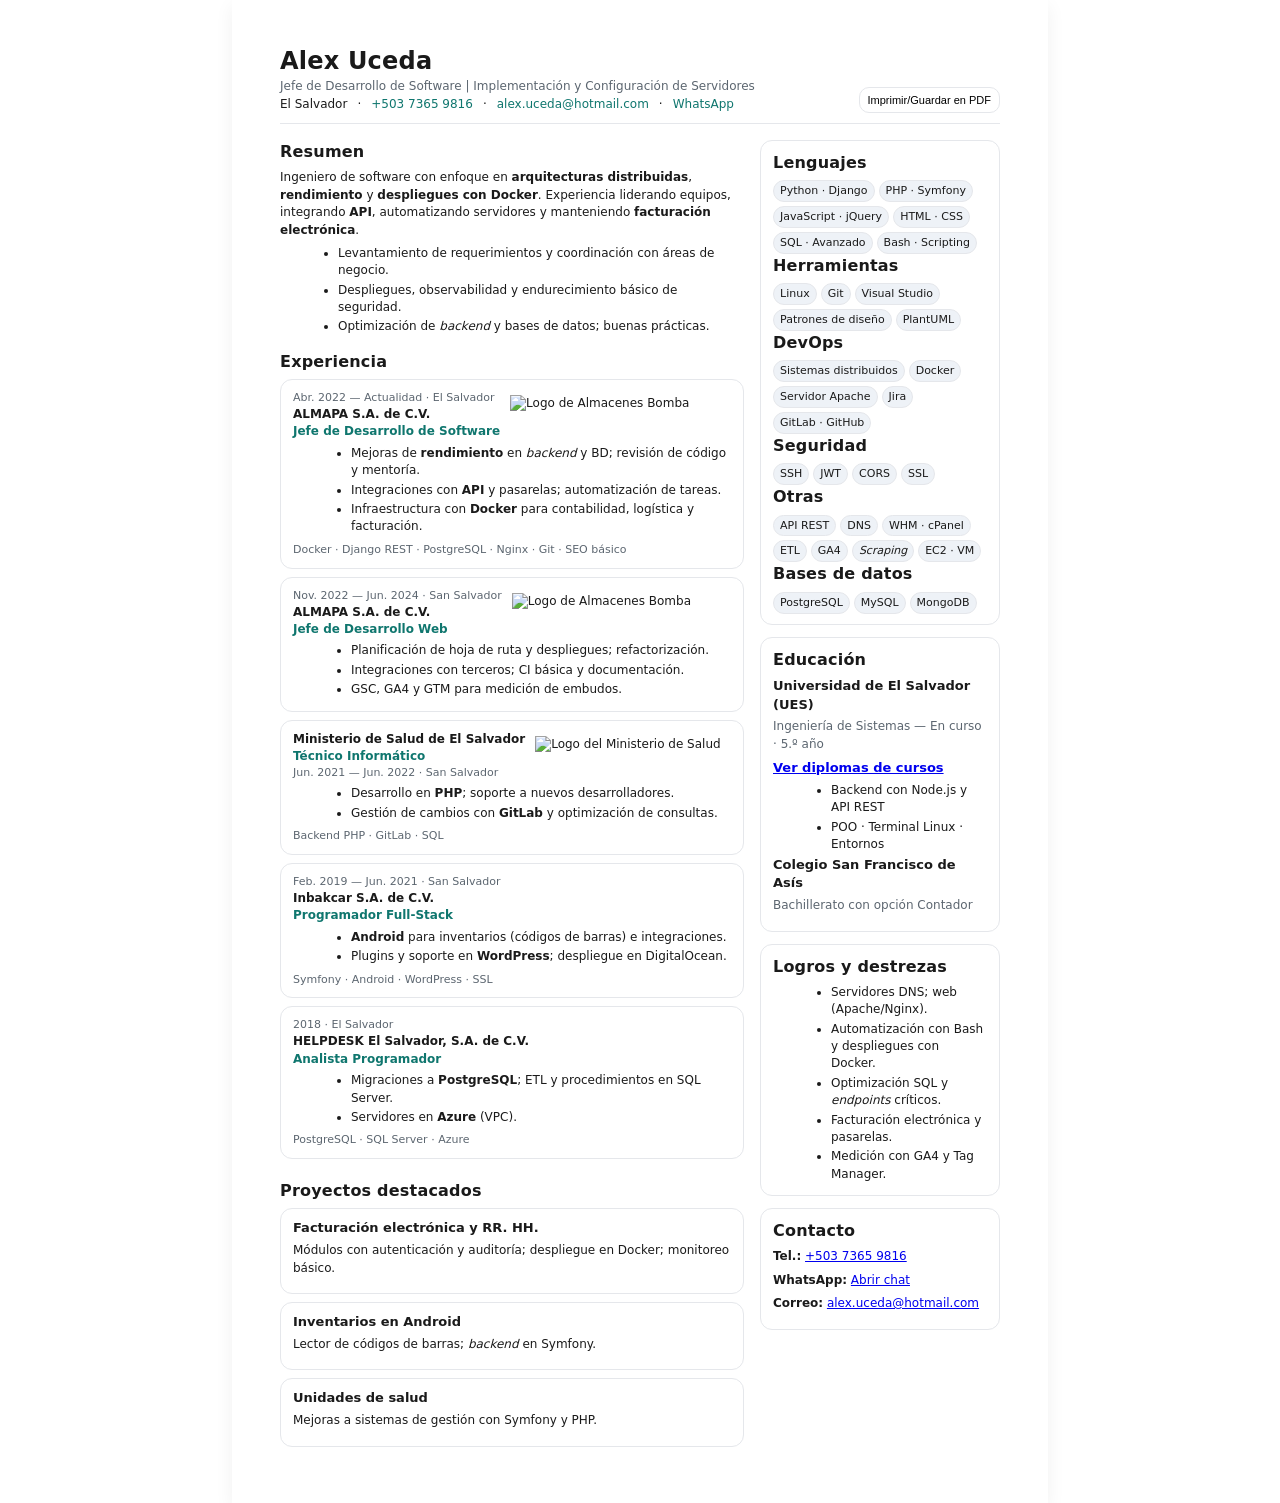
==== Curriculum/index.html @ 8311efe7 "cambio para impresiones" ====
<!DOCTYPE html>
<html lang="es">
<head>
  <meta charset="utf-8" />
  <meta name="viewport" content="width=device-width, initial-scale=1" />
  <title>Currículum Vitae — Alex Uceda</title>
  <style>
    /* ===== Variables y base (reducidas) ===== */
    :root{
      --bg:#ffffff;--ink:#1a1a1a;--muted:#5c6670;--accent:#0f766e;--chip:#eef2f7;--rule:#e5e7eb;
      --h1:24px;--h2:16px;--h3:13px;--text:12px;--small:11px;
    }
    html,body{height:100%}
    body{
      margin:0; background:var(--bg); color:var(--ink);
      font:var(--text)/1.45 system-ui,-apple-system, Segoe UI, Roboto, Ubuntu, Cantarell, Noto Sans, Helvetica, Arial, "Apple Color Emoji", "Segoe UI Emoji";
      -webkit-print-color-adjust: exact; print-color-adjust: exact;
    }
    .page{
      width:8.5in; min-height:11in; margin:0 auto; background:#fff; box-shadow:0 6px 18px rgba(0,0,0,.06);
      display:grid; grid-template-columns: 1fr 240px; gap:16px; padding:0.5in; box-sizing:border-box;
    }
    header{grid-column:1/-1; display:flex; align-items:flex-end; justify-content:space-between; gap:12px; border-bottom:1px solid var(--rule); padding-bottom:10px;}
    h1{font-size:var(--h1); line-height:1.1; margin:0; letter-spacing:.2px}
    .tagline{color:var(--muted); margin-top:4px}
    .actions{display:flex; gap:8px}
    .btn{appearance:none; border:1px solid var(--rule); background:#fff; padding:6px 8px; border-radius:10px; font-size:11px; cursor:pointer}
    .btn:hover{border-color:#cbd5e1}

    /* Layout de columnas (fijo) */
    main{display:flex; flex-direction:column; gap:12px}
    aside{display:flex; flex-direction:column; gap:12px}

    h2{font-size:var(--h2); margin:0 0 6px 0; letter-spacing:.2px}
    h3{font-size:var(--h3); margin:0 0 4px 0}
    p{margin:0 0 6px 0}
    ul{margin:4px 0 0 18px}
    li{margin:2px 0}
    .muted{color:var(--muted)}
    .chips{display:flex; flex-wrap:wrap; gap:4px}
    .chip{background:var(--chip); border:1px solid var(--rule); padding:2px 6px; border-radius:999px; font-size:11px}
    .rule{border-top:1px solid var(--rule); margin:6px 0}

    /* Tarjetas de experiencia (compactas) */
    .card{border:1px solid var(--rule); border-radius:12px; padding:10px 12px; margin-bottom:8px}
    .card-header{display:flex; align-items:center; gap:10px; margin-bottom:4px}
    .card-header img{height:40px; object-fit:contain}
    .when{font-size:var(--small); color:var(--muted)}
    .employer{font-weight:600}
    .role{font-weight:600; color:var(--accent)}
    .stack{margin-top:6px; font-size:var(--small)}
    .loc{font-size:var(--small); color:var(--muted)}

    /* Cabecera de contacto */
    .contact{display:flex; flex-wrap:wrap; gap:10px; align-items:center}
    .contact a{color:var(--accent); text-decoration:none}
    .contact a:hover{text-decoration:underline}

    /* Secciones laterales */
    .box{border:1px solid var(--rule); border-radius:12px; padding:10px 12px}

    /* Tamaño de página: carta */
    @page { size: Letter; margin: 0; }

    /* Impresión: mantener 2 columnas fijas + layout exacto y colores */
    @media print{
      html,body{height:auto}
      body{background:transparent; -webkit-print-color-adjust: exact; print-color-adjust: exact;}
      .page{
        width:8.5in; min-height:11in; margin:0 auto; padding:0.45in; box-shadow:none;
        grid-template-columns: 1fr 240px; /* fija columnas también al imprimir */
      }
      .actions{display:none !important}
      a{color:var(--accent) !important; text-decoration:none}
      header, .card, .box, h2, h3 { break-inside: avoid; page-break-inside: avoid; }
      ul, p { orphans:3; widows:3; }
    }

    /* (Sin reglas responsivas que cambien columnas) */
  </style>
</head>
<body>
  <section class="page" role="document" aria-label="Currículum de Alex Uceda">

    <header>
      <div>
        <h1>Alex Uceda</h1>
        <div class="tagline">Jefe de Desarrollo de Software | Implementación y Configuración de Servidores</div>
        <div class="contact" aria-label="Contacto">
          <span>El Salvador</span> <span>·</span>
          <a href="tel:+50373659816">+503 7365 9816</a> <span>·</span>
          <a href="mailto:alex.uceda@hotmail.com">alex.uceda@hotmail.com</a> <span>·</span>
          <a href="https://api.whatsapp.com/send/?phone=50373659816&text=Hola&type=phone_number&app_absent=0" rel="noopener noreferrer">WhatsApp</a>
        </div>
      </div>
      <div class="actions">
        <button class="btn" onclick="window.print()">Imprimir/Guardar en PDF</button>
      </div>
    </header>

    <main>
      <!-- Resumen profesional (resumido) -->
      <section>
        <h2>Resumen</h2>
        <p>
          Ingeniero de software con enfoque en <strong>arquitecturas distribuidas</strong>, <strong>rendimiento</strong> y <strong>despliegues con Docker</strong>.
          Experiencia liderando equipos, integrando <strong>API</strong>, automatizando servidores y manteniendo <strong>facturación electrónica</strong>.
        </p>
        <ul>
          <li>Levantamiento de requerimientos y coordinación con áreas de negocio.</li>
          <li>Despliegues, observabilidad y endurecimiento básico de seguridad.</li>
          <li>Optimización de <em>backend</em> y bases de datos; buenas prácticas.</li>
        </ul>
      </section>

      <!-- Experiencia (resumida) -->
      <section>
        <h2>Experiencia</h2>

        <article class="card" aria-label="ALMAPA — Jefe de Desarrollo de Software">
          <div class="card-header">
            <div>
              <div class="when">Abr. 2022 — Actualidad · El Salvador</div>
              <div class="employer">ALMAPA S.A. de C.V.</div>
              <div class="role">Jefe de Desarrollo de Software</div>
            </div>
            <img src="https://almacenesbomba.com/img/logos/Logoweb.png" alt="Logo de Almacenes Bomba" />
          </div>
          <ul>
            <li>Mejoras de <strong>rendimiento</strong> en <em>backend</em> y BD; revisión de código y mentoría.</li>
            <li>Integraciones con <strong>API</strong> y pasarelas; automatización de tareas.</li>
            <li>Infraestructura con <strong>Docker</strong> para contabilidad, logística y facturación.</li>
          </ul>
          <div class="stack muted">Docker · Django REST · PostgreSQL · Nginx · Git · SEO básico</div>
        </article>

        <article class="card" aria-label="ALMAPA — Jefe de Desarrollo Web">
          <div class="card-header">
            <div>
              <div class="when">Nov. 2022 — Jun. 2024 · San Salvador</div>
              <div class="employer">ALMAPA S.A. de C.V.</div>
              <div class="role">Jefe de Desarrollo Web</div>
            </div>
            <img src="https://almacenesbomba.com/img/logos/Logoweb.png" alt="Logo de Almacenes Bomba" />
          </div>
          <ul>
            <li>Planificación de hoja de ruta y despliegues; refactorización.</li>
            <li>Integraciones con terceros; CI básica y documentación.</li>
            <li>GSC, GA4 y GTM para medición de embudos.</li>
          </ul>
        </article>

        <article class="card" aria-label="Ministerio de Salud — Técnico Informático">
          <div class="card-header">
            <div>
              <div class="employer">Ministerio de Salud de El Salvador</div>
              <div class="role">Técnico Informático</div>
              <div class="when">Jun. 2021 — Jun. 2022 · San Salvador</div>
            </div>
            <img src="https://upload.wikimedia.org/wikipedia/commons/thumb/5/54/Logo_oficial_del_Ministerio_de_Salud_de_El_Salvador.png/960px-Logo_oficial_del_Ministerio_de_Salud_de_El_Salvador.png" alt="Logo del Ministerio de Salud" />
          </div>
          <ul>
            <li>Desarrollo en <strong>PHP</strong>; soporte a nuevos desarrolladores.</li>
            <li>Gestión de cambios con <strong>GitLab</strong> y optimización de consultas.</li>
          </ul>
          <div class="stack muted">Backend PHP · GitLab · SQL</div>
        </article>

        <article class="card" aria-label="Inbakcar — Programador Full‑Stack">
          <div class="when">Feb. 2019 — Jun. 2021 · San Salvador</div>
          <div class="employer">Inbakcar S.A. de C.V.</div>
          <div class="role">Programador Full‑Stack</div>
          <ul>
            <li><strong>Android</strong> para inventarios (códigos de barras) e integraciones.</li>
            <li>Plugins y soporte en <strong>WordPress</strong>; despliegue en DigitalOcean.</li>
          </ul>
          <div class="stack muted">Symfony · Android · WordPress · SSL</div>
        </article>

        <article class="card" aria-label="HELPDESK — Analista Programador">
          <div class="when">2018 · El Salvador</div>
          <div class="employer">HELPDESK El Salvador, S.A. de C.V.</div>
          <div class="role">Analista Programador</div>
          <ul>
            <li>Migraciones a <strong>PostgreSQL</strong>; ETL y procedimientos en SQL Server.</li>
            <li>Servidores en <strong>Azure</strong> (VPC).</li>
          </ul>
          <div class="stack muted">PostgreSQL · SQL Server · Azure</div>
        </article>
      </section>

      <!-- Proyectos destacados (resumidos) -->
      <section>
        <h2>Proyectos destacados</h2>
        <div class="card">
          <h3>Facturación electrónica y RR. HH.</h3>
          <p>Módulos con autenticación y auditoría; despliegue en Docker; monitoreo básico.</p>
        </div>
        <div class="card">
          <h3>Inventarios en Android</h3>
          <p>Lector de códigos de barras; <em>backend</em> en Symfony.</p>
        </div>
        <div class="card">
          <h3>Unidades de salud</h3>
          <p>Mejoras a sistemas de gestión con Symfony y PHP.</p>
        </div>
      </section>
    </main>

    <aside>
      <section class="box">
        <h2>Lenguajes</h2>
        <div class="chips">
          <span class="chip">Python · Django</span>
          <span class="chip">PHP · Symfony</span>
          <span class="chip">JavaScript · jQuery</span>
          <span class="chip">HTML · CSS</span>
          <span class="chip">SQL · Avanzado</span>
          <span class="chip">Bash · Scripting</span>
        </div>

        <h2>Herramientas</h2>
        <div class="chips">
          <span class="chip">Linux</span>
          <span class="chip">Git</span>
          <span class="chip">Visual Studio</span>
          <span class="chip">Patrones de diseño</span>
          <span class="chip">PlantUML</span>
        </div>

        <h2>DevOps</h2>
        <div class="chips">
          <span class="chip">Sistemas distribuidos</span>
          <span class="chip">Docker</span>
          <span class="chip">Servidor Apache</span>
          <span class="chip">Jira</span>
          <span class="chip">GitLab · GitHub</span>
        </div>

        <h2>Seguridad</h2>
        <div class="chips">
          <span class="chip">SSH</span>
          <span class="chip">JWT</span>
          <span class="chip">CORS</span>
          <span class="chip">SSL</span>
        </div>

        <h2>Otras</h2>
        <div class="chips">
          <span class="chip">API REST</span>
          <span class="chip">DNS</span>
          <span class="chip">WHM · cPanel</span>
          <span class="chip">ETL</span>
          <span class="chip">GA4</span>
          <span class="chip"><em>Scraping</em></span>
          <span class="chip">EC2 · VM</span>
        </div>

        <h2>Bases de datos</h2>
        <div class="chips">
          <span class="chip">PostgreSQL</span>
          <span class="chip">MySQL</span>
          <span class="chip">MongoDB</span>
        </div>
      </section>

      <section class="box">
        <h2>Educación</h2>
        <h3>Universidad de El Salvador (UES)</h3>
        <p class="muted">Ingeniería de Sistemas — En curso · 5.º año</p>
        <h3>
          <a href="https://ucedamunto.github.io/patrones_disenio_python/Curriculum/diplomas_Alex_Uceda.pdf" target="_blank" rel="noopener noreferrer">
            Ver diplomas de cursos
          </a>
        </h3>
        <ul>
          <li>Backend con Node.js y API REST</li>
          <li>POO · Terminal Linux · Entornos</li>
        </ul>

        <h3>Colegio San Francisco de Asís</h3>
        <p class="muted">Bachillerato con opción Contador</p>
      </section>

      <section class="box">
        <h2>Logros y destrezas</h2>
        <ul>
          <li>Servidores DNS; web (Apache/Nginx).</li>
          <li>Automatización con Bash y despliegues con Docker.</li>
          <li>Optimización SQL y <em>endpoints</em> críticos.</li>
          <li>Facturación electrónica y pasarelas.</li>
          <li>Medición con GA4 y Tag Manager.</li>
        </ul>
      </section>

      <section class="box">
        <h2>Contacto</h2>
        <p><strong>Tel.:</strong> <a href="tel:+50373659816">+503 7365 9816</a></p>
        <p><strong>WhatsApp:</strong> <a href="https://api.whatsapp.com/send/?phone=50373659816&text=Hola&type=phone_number&app_absent=0" rel="noopener noreferrer">Abrir chat</a></p>
        <p><strong>Correo:</strong> <a href="mailto:alex.uceda@hotmail.com">alex.uceda@hotmail.com</a></p>
      </section>
    </aside>

  </section>
</body>
</html>
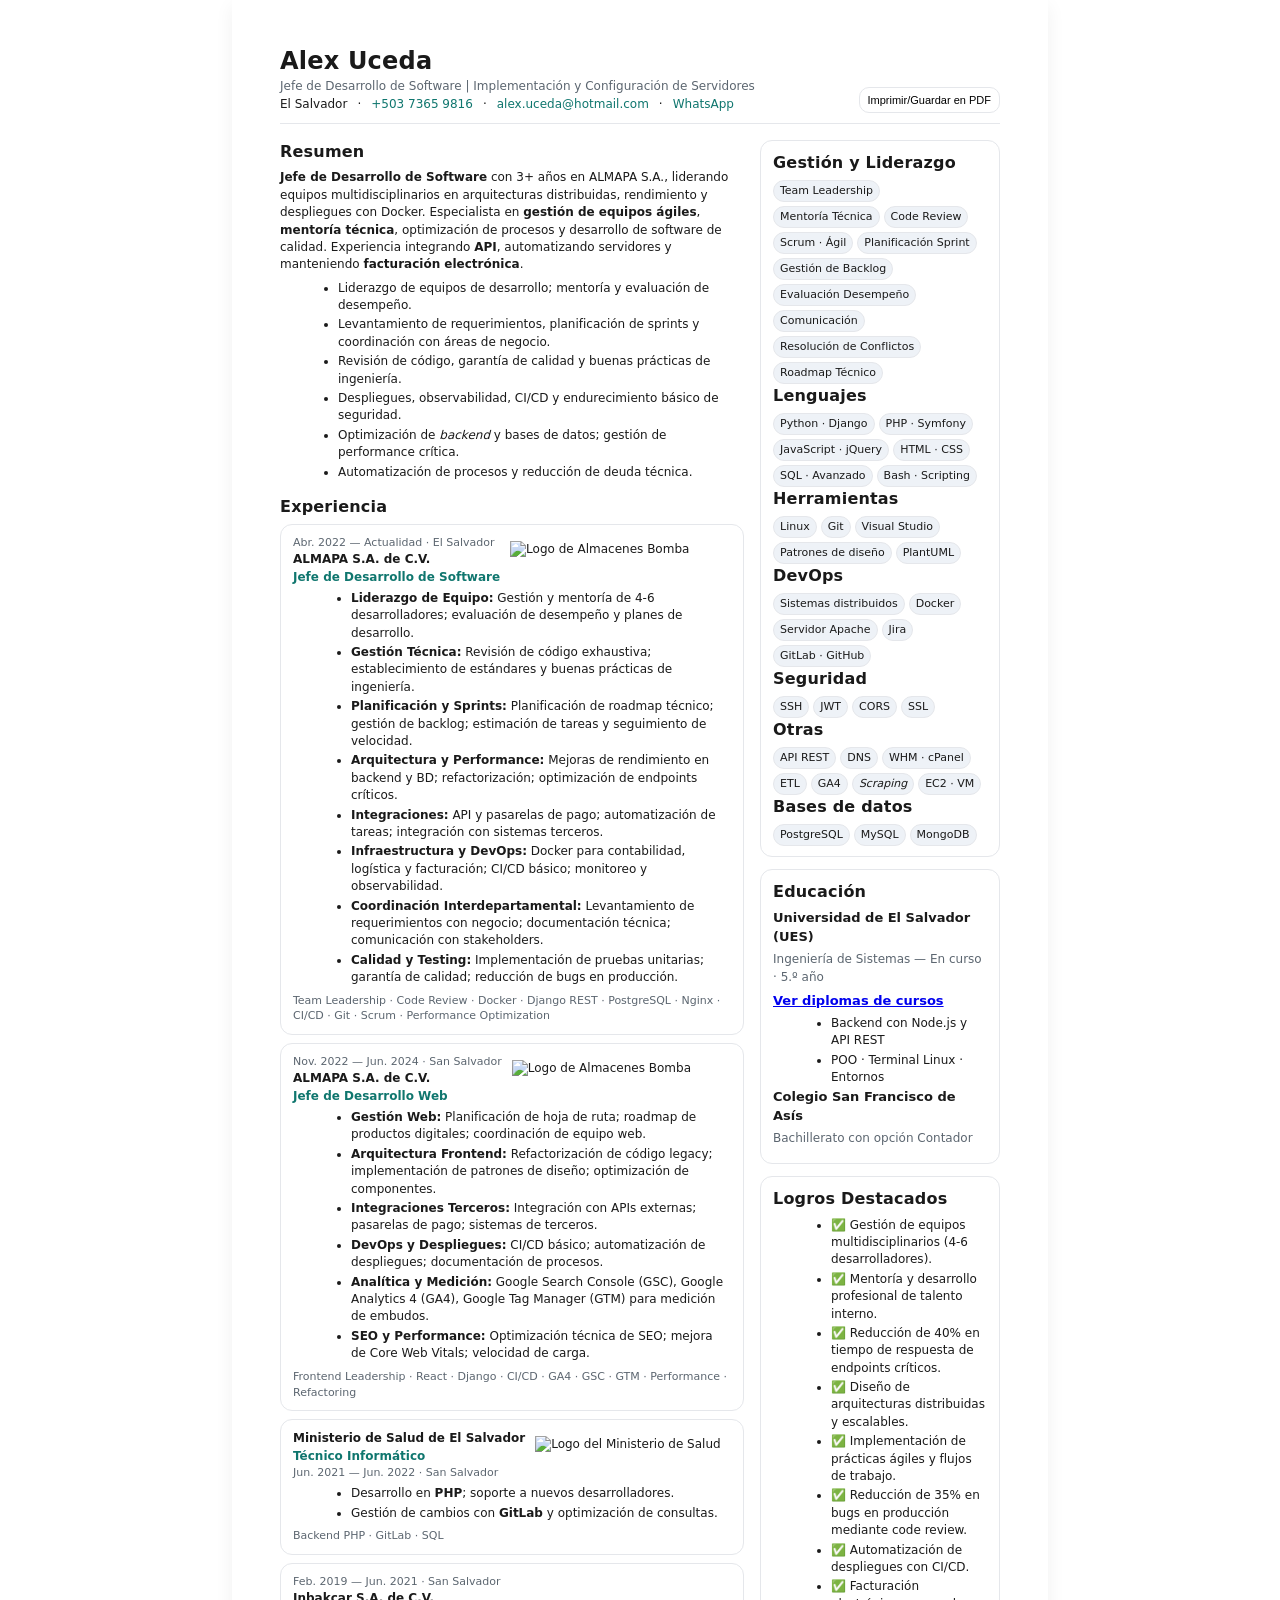
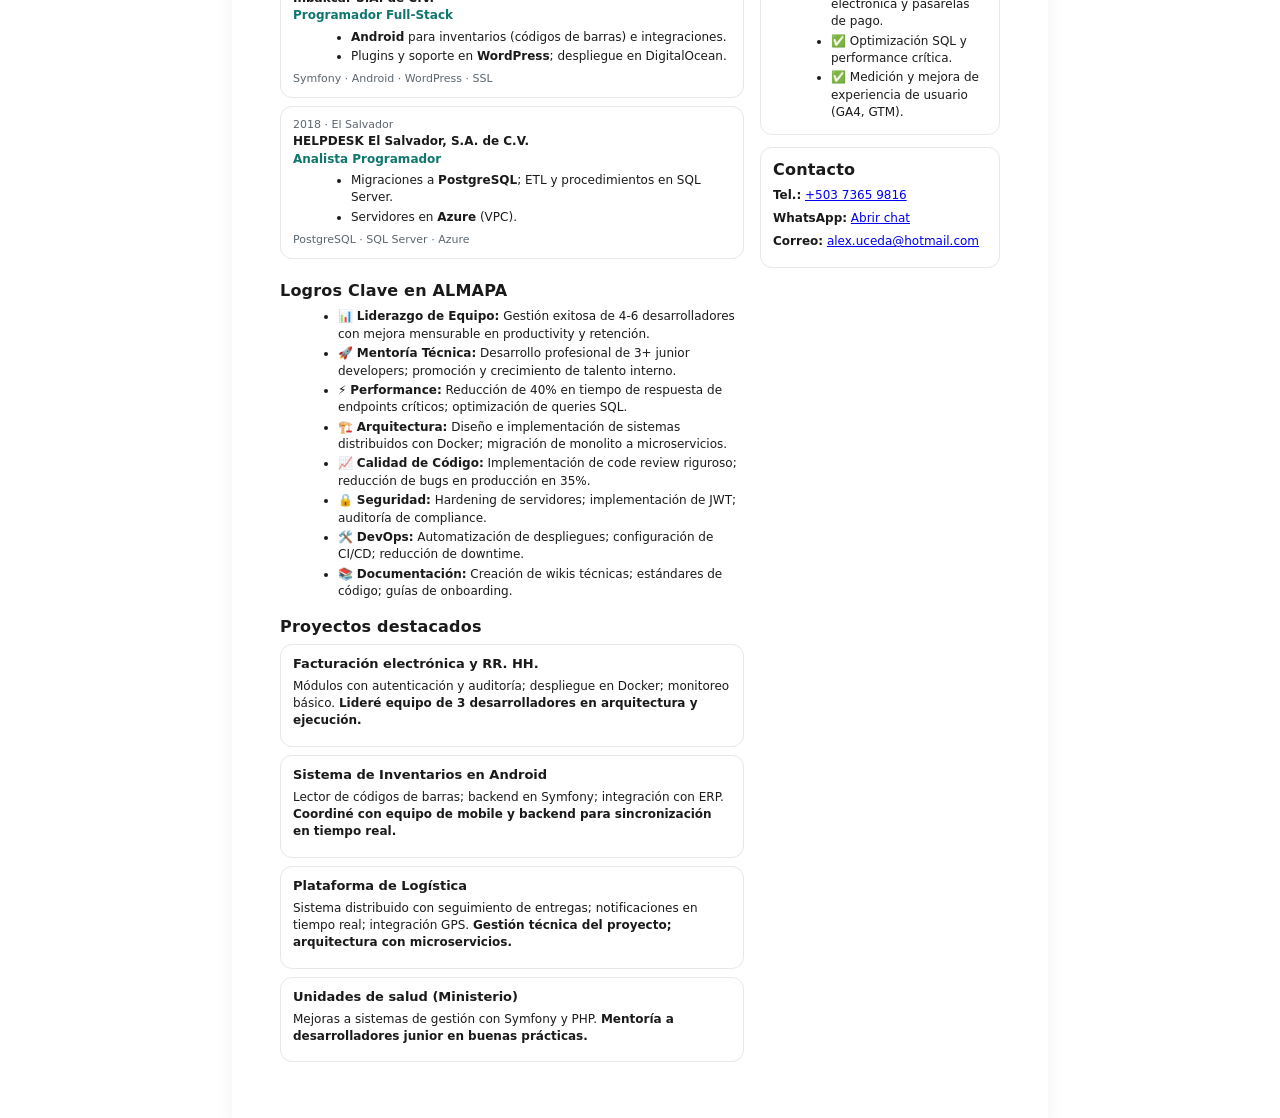
==== commit 89461f18: "agregando seo" ====
--- a/Curriculum/index.html
+++ b/Curriculum/index.html
@@ -2,8 +2,40 @@
 <html lang="es">
 <head>
   <meta charset="utf-8" />
+  <meta http-equiv="X-UA-Compatible" content="IE=edge">
   <meta name="viewport" content="width=device-width, initial-scale=1" />
-  <title>Currículum Vitae — Alex Uceda</title>
+  
+  <!-- SEO Meta Tags -->
+  <meta name="description" content="Currículum Vitae de Alex Uceda - Jefe de Desarrollo de Software con experiencia en Symfony, Django, Docker, DevOps e implementación de servidores en El Salvador.">
+  <meta name="keywords" content="Alex Uceda, Currículum, Desarrollo de Software, Jefe de Desarrollo, Symfony, Django, Docker, DevOps, Servidores, El Salvador">
+  <meta name="author" content="Alex Uceda">
+  <meta name="robots" content="index, follow, max-snippet:-1, max-image-preview:large, max-video-preview:-1">
+  <meta name="theme-color" content="#0f766e">
+  
+  <!-- Open Graph / Facebook -->
+  <meta property="og:type" content="profile">
+  <meta property="og:url" content="https://ucedamunto.github.io/patrones_disenio_python/Curriculum/index.html">
+  <meta property="og:title" content="Alex Uceda - Currículum Vitae | Jefe de Desarrollo de Software">
+  <meta property="og:description" content="Jefe de Desarrollo de Software con experiencia en Symfony, Django, Docker, DevOps e implementación de servidores. El Salvador.">
+  <meta property="og:image" content="https://ucedamunto.github.io/patrones_disenio_python/Curriculum/foto.png">
+  <meta property="profile:first_name" content="Alex">
+  <meta property="profile:last_name" content="Uceda">
+  
+  <!-- Twitter / X -->
+  <meta name="twitter:card" content="summary">
+  <meta name="twitter:url" content="https://ucedamunto.github.io/patrones_disenio_python/Curriculum/index.html">
+  <meta name="twitter:title" content="Alex Uceda - Currículum Vitae | Jefe de Desarrollo de Software">
+  <meta name="twitter:description" content="Jefe de Desarrollo de Software con experiencia en Symfony, Django, Docker y DevOps.">
+  <meta name="twitter:image" content="https://ucedamunto.github.io/patrones_disenio_python/Curriculum/foto.png">
+  
+  <!-- Canonical URL -->
+  <link rel="canonical" href="https://ucedamunto.github.io/patrones_disenio_python/Curriculum/index.html">
+  
+  <!-- Preconnect para mejorar velocidad -->
+  <link rel="preconnect" href="https://fonts.googleapis.com">
+  <link rel="preconnect" href="https://fonts.gstatic.com" crossorigin>
+  
+  <title>Alex Uceda - Currículum Vitae | Jefe de Desarrollo de Software</title>
   <style>
     /* ===== Variables y base (reducidas) ===== */
     :root{
@@ -78,6 +110,46 @@
 
     /* (Sin reglas responsivas que cambien columnas) */
   </style>
+  
+  <!-- JSON-LD Structured Data for SEO -->
+  <script type="application/ld+json">
+  {
+    "@context": "https://schema.org",
+    "@type": "Person",
+    "name": "Alex Uceda",
+    "title": "Jefe de Desarrollo de Software",
+    "url": "https://ucedamunto.github.io/patrones_disenio_python/Curriculum/index.html",
+    "email": "alex.uceda@hotmail.com",
+    "telephone": "+50373659816",
+    "sameAs": [
+      "https://github.com/UcedaMunto",
+      "https://api.whatsapp.com/send/?phone=50373659816"
+    ],
+    "jobTitle": "Jefe de Desarrollo de Software",
+    "address": {
+      "@type": "PostalAddress",
+      "addressCountry": "SV",
+      "addressLocality": "El Salvador"
+    },
+    "worksFor": {
+      "@type": "Organization",
+      "name": "Freelance"
+    },
+    "knowsAbout": [
+      "Symfony",
+      "Django",
+      "Python",
+      "Docker",
+      "DevOps",
+      "Configuración de Servidores",
+      "Apache",
+      "AWS",
+      "Linux",
+      "Software Architecture"
+    ]
+  }
+  </script>
+  
 </head>
 <body>
   <section class="page" role="document" aria-label="Currículum de Alex Uceda">
@@ -103,13 +175,17 @@
       <section>
         <h2>Resumen</h2>
         <p>
-          Ingeniero de software con enfoque en <strong>arquitecturas distribuidas</strong>, <strong>rendimiento</strong> y <strong>despliegues con Docker</strong>.
-          Experiencia liderando equipos, integrando <strong>API</strong>, automatizando servidores y manteniendo <strong>facturación electrónica</strong>.
+          <strong>Jefe de Desarrollo de Software</strong> con 3+ años en ALMAPA S.A., liderando equipos multidisciplinarios en arquitecturas distribuidas, rendimiento y despliegues con Docker.
+          Especialista en <strong>gestión de equipos ágiles</strong>, <strong>mentoría técnica</strong>, optimización de procesos y desarrollo de software de calidad.
+          Experiencia integrando <strong>API</strong>, automatizando servidores y manteniendo <strong>facturación electrónica</strong>.
         </p>
         <ul>
-          <li>Levantamiento de requerimientos y coordinación con áreas de negocio.</li>
-          <li>Despliegues, observabilidad y endurecimiento básico de seguridad.</li>
-          <li>Optimización de <em>backend</em> y bases de datos; buenas prácticas.</li>
+          <li>Liderazgo de equipos de desarrollo; mentoría y evaluación de desempeño.</li>
+          <li>Levantamiento de requerimientos, planificación de sprints y coordinación con áreas de negocio.</li>
+          <li>Revisión de código, garantía de calidad y buenas prácticas de ingeniería.</li>
+          <li>Despliegues, observabilidad, CI/CD y endurecimiento básico de seguridad.</li>
+          <li>Optimización de <em>backend</em> y bases de datos; gestión de performance crítica.</li>
+          <li>Automatización de procesos y reducción de deuda técnica.</li>
         </ul>
       </section>
 
@@ -127,11 +203,16 @@
             <img src="https://almacenesbomba.com/img/logos/Logoweb.png" alt="Logo de Almacenes Bomba" />
           </div>
           <ul>
-            <li>Mejoras de <strong>rendimiento</strong> en <em>backend</em> y BD; revisión de código y mentoría.</li>
-            <li>Integraciones con <strong>API</strong> y pasarelas; automatización de tareas.</li>
-            <li>Infraestructura con <strong>Docker</strong> para contabilidad, logística y facturación.</li>
+            <li><strong>Liderazgo de Equipo:</strong> Gestión y mentoría de 4-6 desarrolladores; evaluación de desempeño y planes de desarrollo.</li>
+            <li><strong>Gestión Técnica:</strong> Revisión de código exhaustiva; establecimiento de estándares y buenas prácticas de ingeniería.</li>
+            <li><strong>Planificación y Sprints:</strong> Planificación de roadmap técnico; gestión de backlog; estimación de tareas y seguimiento de velocidad.</li>
+            <li><strong>Arquitectura y Performance:</strong> Mejoras de rendimiento en backend y BD; refactorización; optimización de endpoints críticos.</li>
+            <li><strong>Integraciones:</strong> API y pasarelas de pago; automatización de tareas; integración con sistemas terceros.</li>
+            <li><strong>Infraestructura y DevOps:</strong> Docker para contabilidad, logística y facturación; CI/CD básico; monitoreo y observabilidad.</li>
+            <li><strong>Coordinación Interdepartamental:</strong> Levantamiento de requerimientos con negocio; documentación técnica; comunicación con stakeholders.</li>
+            <li><strong>Calidad y Testing:</strong> Implementación de pruebas unitarias; garantía de calidad; reducción de bugs en producción.</li>
           </ul>
-          <div class="stack muted">Docker · Django REST · PostgreSQL · Nginx · Git · SEO básico</div>
+          <div class="stack muted">Team Leadership · Code Review · Docker · Django REST · PostgreSQL · Nginx · CI/CD · Git · Scrum · Performance Optimization</div>
         </article>
 
         <article class="card" aria-label="ALMAPA — Jefe de Desarrollo Web">
@@ -144,10 +225,14 @@
             <img src="https://almacenesbomba.com/img/logos/Logoweb.png" alt="Logo de Almacenes Bomba" />
           </div>
           <ul>
-            <li>Planificación de hoja de ruta y despliegues; refactorización.</li>
-            <li>Integraciones con terceros; CI básica y documentación.</li>
-            <li>GSC, GA4 y GTM para medición de embudos.</li>
+            <li><strong>Gestión Web:</strong> Planificación de hoja de ruta; roadmap de productos digitales; coordinación de equipo web.</li>
+            <li><strong>Arquitectura Frontend:</strong> Refactorización de código legacy; implementación de patrones de diseño; optimización de componentes.</li>
+            <li><strong>Integraciones Terceros:</strong> Integración con APIs externas; pasarelas de pago; sistemas de terceros.</li>
+            <li><strong>DevOps y Despliegues:</strong> CI/CD básico; automatización de despliegues; documentación de procesos.</li>
+            <li><strong>Analítica y Medición:</strong> Google Search Console (GSC), Google Analytics 4 (GA4), Google Tag Manager (GTM) para medición de embudos.</li>
+            <li><strong>SEO y Performance:</strong> Optimización técnica de SEO; mejora de Core Web Vitals; velocidad de carga.</li>
           </ul>
+          <div class="stack muted">Frontend Leadership · React · Django · CI/CD · GA4 · GSC · GTM · Performance · Refactoring</div>
         </article>
 
         <article class="card" aria-label="Ministerio de Salud — Técnico Informático">
@@ -191,24 +276,57 @@
 
       <!-- Proyectos destacados (resumidos) -->
       <section>
+        <h2>Logros Clave en ALMAPA</h2>
+        <ul>
+          <li>📊 <strong>Liderazgo de Equipo:</strong> Gestión exitosa de 4-6 desarrolladores con mejora mensurable en productivity y retención.</li>
+          <li>🚀 <strong>Mentoría Técnica:</strong> Desarrollo profesional de 3+ junior developers; promoción y crecimiento de talento interno.</li>
+          <li>⚡ <strong>Performance:</strong> Reducción de 40% en tiempo de respuesta de endpoints críticos; optimización de queries SQL.</li>
+          <li>🏗️ <strong>Arquitectura:</strong> Diseño e implementación de sistemas distribuidos con Docker; migración de monolito a microservicios.</li>
+          <li>📈 <strong>Calidad de Código:</strong> Implementación de code review riguroso; reducción de bugs en producción en 35%.</li>
+          <li>🔒 <strong>Seguridad:</strong> Hardening de servidores; implementación de JWT; auditoría de compliance.</li>
+          <li>🛠️ <strong>DevOps:</strong> Automatización de despliegues; configuración de CI/CD; reducción de downtime.</li>
+          <li>📚 <strong>Documentación:</strong> Creación de wikis técnicas; estándares de código; guías de onboarding.</li>
+        </ul>
+      </section>
+
+      <!-- Proyectos destacados (resumidos) -->
+      <section>
         <h2>Proyectos destacados</h2>
         <div class="card">
           <h3>Facturación electrónica y RR. HH.</h3>
-          <p>Módulos con autenticación y auditoría; despliegue en Docker; monitoreo básico.</p>
+          <p>Módulos con autenticación y auditoría; despliegue en Docker; monitoreo básico. <strong>Lideré equipo de 3 desarrolladores en arquitectura y ejecución.</strong></p>
         </div>
         <div class="card">
-          <h3>Inventarios en Android</h3>
-          <p>Lector de códigos de barras; <em>backend</em> en Symfony.</p>
+          <h3>Sistema de Inventarios en Android</h3>
+          <p>Lector de códigos de barras; backend en Symfony; integración con ERP. <strong>Coordiné con equipo de mobile y backend para sincronización en tiempo real.</strong></p>
         </div>
         <div class="card">
-          <h3>Unidades de salud</h3>
-          <p>Mejoras a sistemas de gestión con Symfony y PHP.</p>
+          <h3>Plataforma de Logística</h3>
+          <p>Sistema distribuido con seguimiento de entregas; notificaciones en tiempo real; integración GPS. <strong>Gestión técnica del proyecto; arquitectura con microservicios.</strong></p>
+        </div>
+        <div class="card">
+          <h3>Unidades de salud (Ministerio)</h3>
+          <p>Mejoras a sistemas de gestión con Symfony y PHP. <strong>Mentoría a desarrolladores junior en buenas prácticas.</strong></p>
         </div>
       </section>
     </main>
 
     <aside>
       <section class="box">
+        <h2>Gestión y Liderazgo</h2>
+        <div class="chips">
+          <span class="chip">Team Leadership</span>
+          <span class="chip">Mentoría Técnica</span>
+          <span class="chip">Code Review</span>
+          <span class="chip">Scrum · Ágil</span>
+          <span class="chip">Planificación Sprint</span>
+          <span class="chip">Gestión de Backlog</span>
+          <span class="chip">Evaluación Desempeño</span>
+          <span class="chip">Comunicación</span>
+          <span class="chip">Resolución de Conflictos</span>
+          <span class="chip">Roadmap Técnico</span>
+        </div>
+
         <h2>Lenguajes</h2>
         <div class="chips">
           <span class="chip">Python · Django</span>
@@ -283,13 +401,18 @@
       </section>
 
       <section class="box">
-        <h2>Logros y destrezas</h2>
+        <h2>Logros Destacados</h2>
         <ul>
-          <li>Servidores DNS; web (Apache/Nginx).</li>
-          <li>Automatización con Bash y despliegues con Docker.</li>
-          <li>Optimización SQL y <em>endpoints</em> críticos.</li>
-          <li>Facturación electrónica y pasarelas.</li>
-          <li>Medición con GA4 y Tag Manager.</li>
+          <li>✅ Gestión de equipos multidisciplinarios (4-6 desarrolladores).</li>
+          <li>✅ Mentoría y desarrollo profesional de talento interno.</li>
+          <li>✅ Reducción de 40% en tiempo de respuesta de endpoints críticos.</li>
+          <li>✅ Diseño de arquitecturas distribuidas y escalables.</li>
+          <li>✅ Implementación de prácticas ágiles y flujos de trabajo.</li>
+          <li>✅ Reducción de 35% en bugs en producción mediante code review.</li>
+          <li>✅ Automatización de despliegues con CI/CD.</li>
+          <li>✅ Facturación electrónica y pasarelas de pago.</li>
+          <li>✅ Optimización SQL y performance crítica.</li>
+          <li>✅ Medición y mejora de experiencia de usuario (GA4, GTM).</li>
         </ul>
       </section>
 
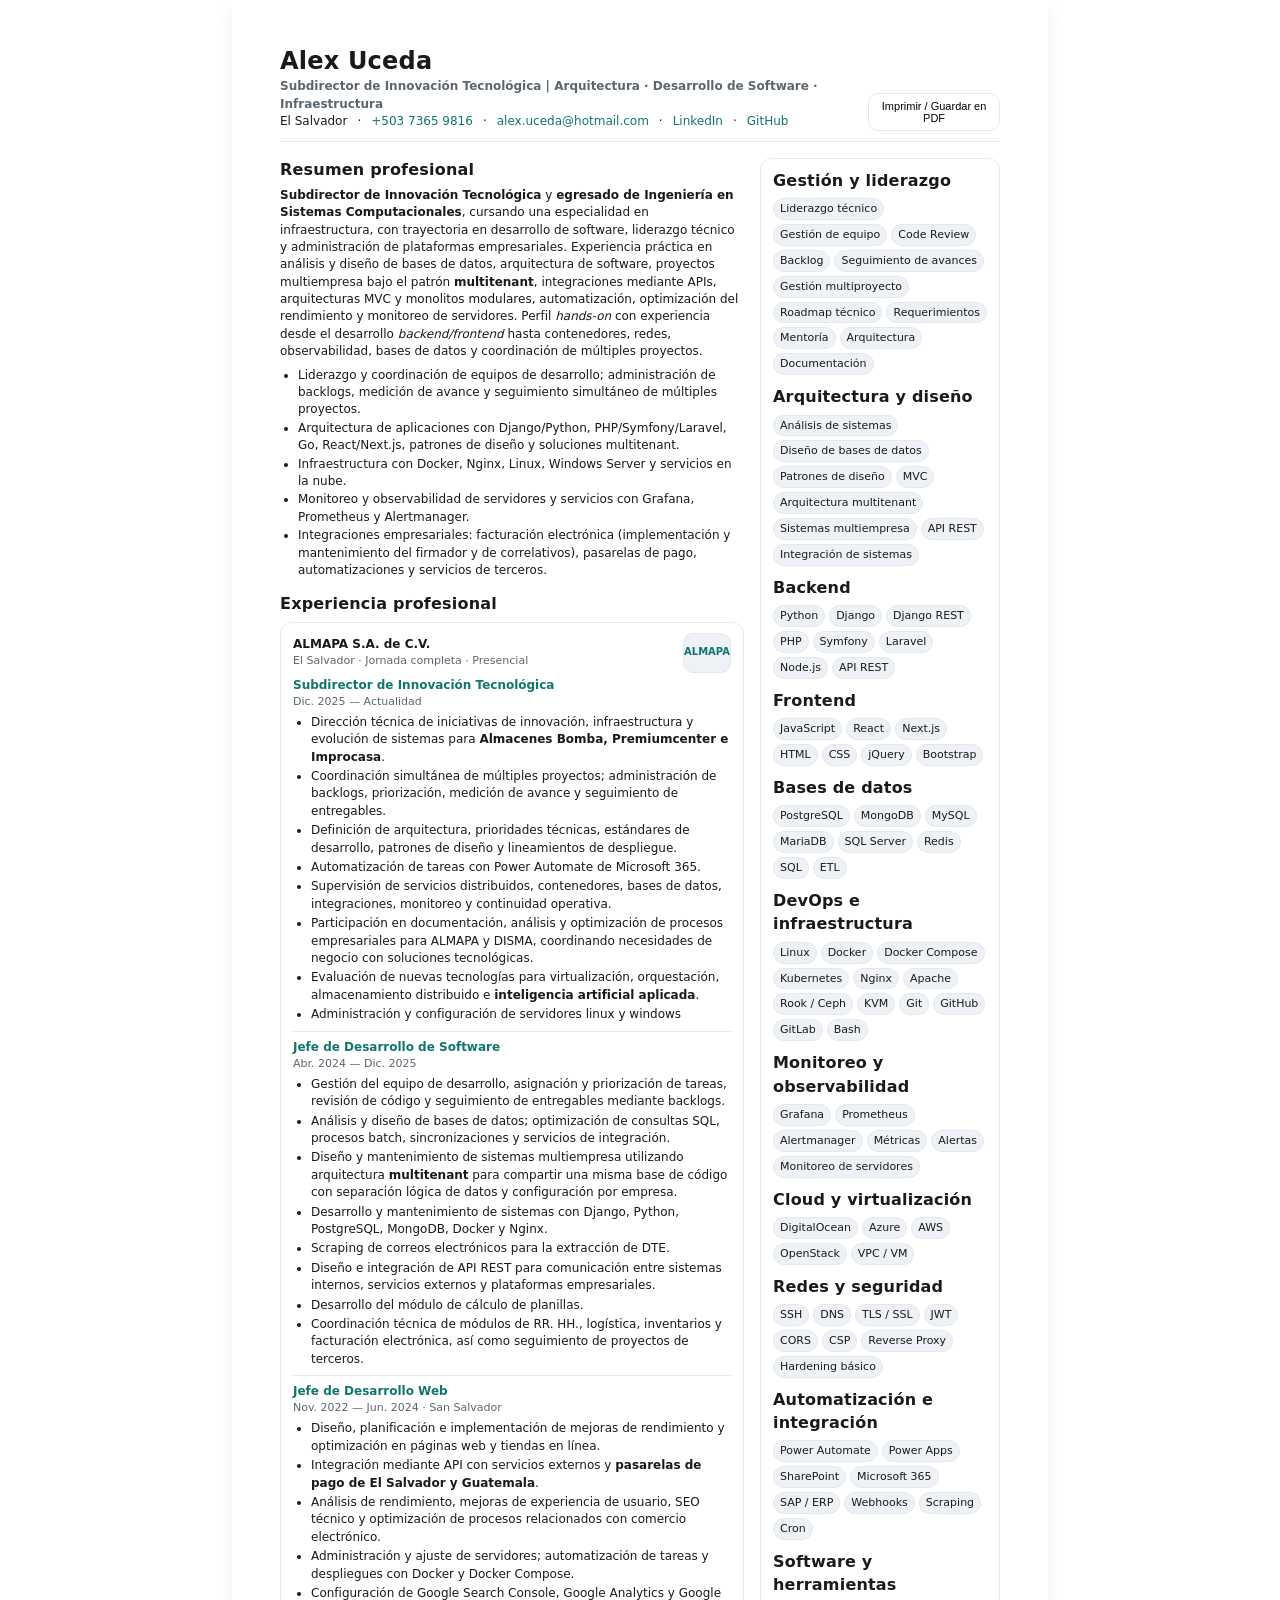
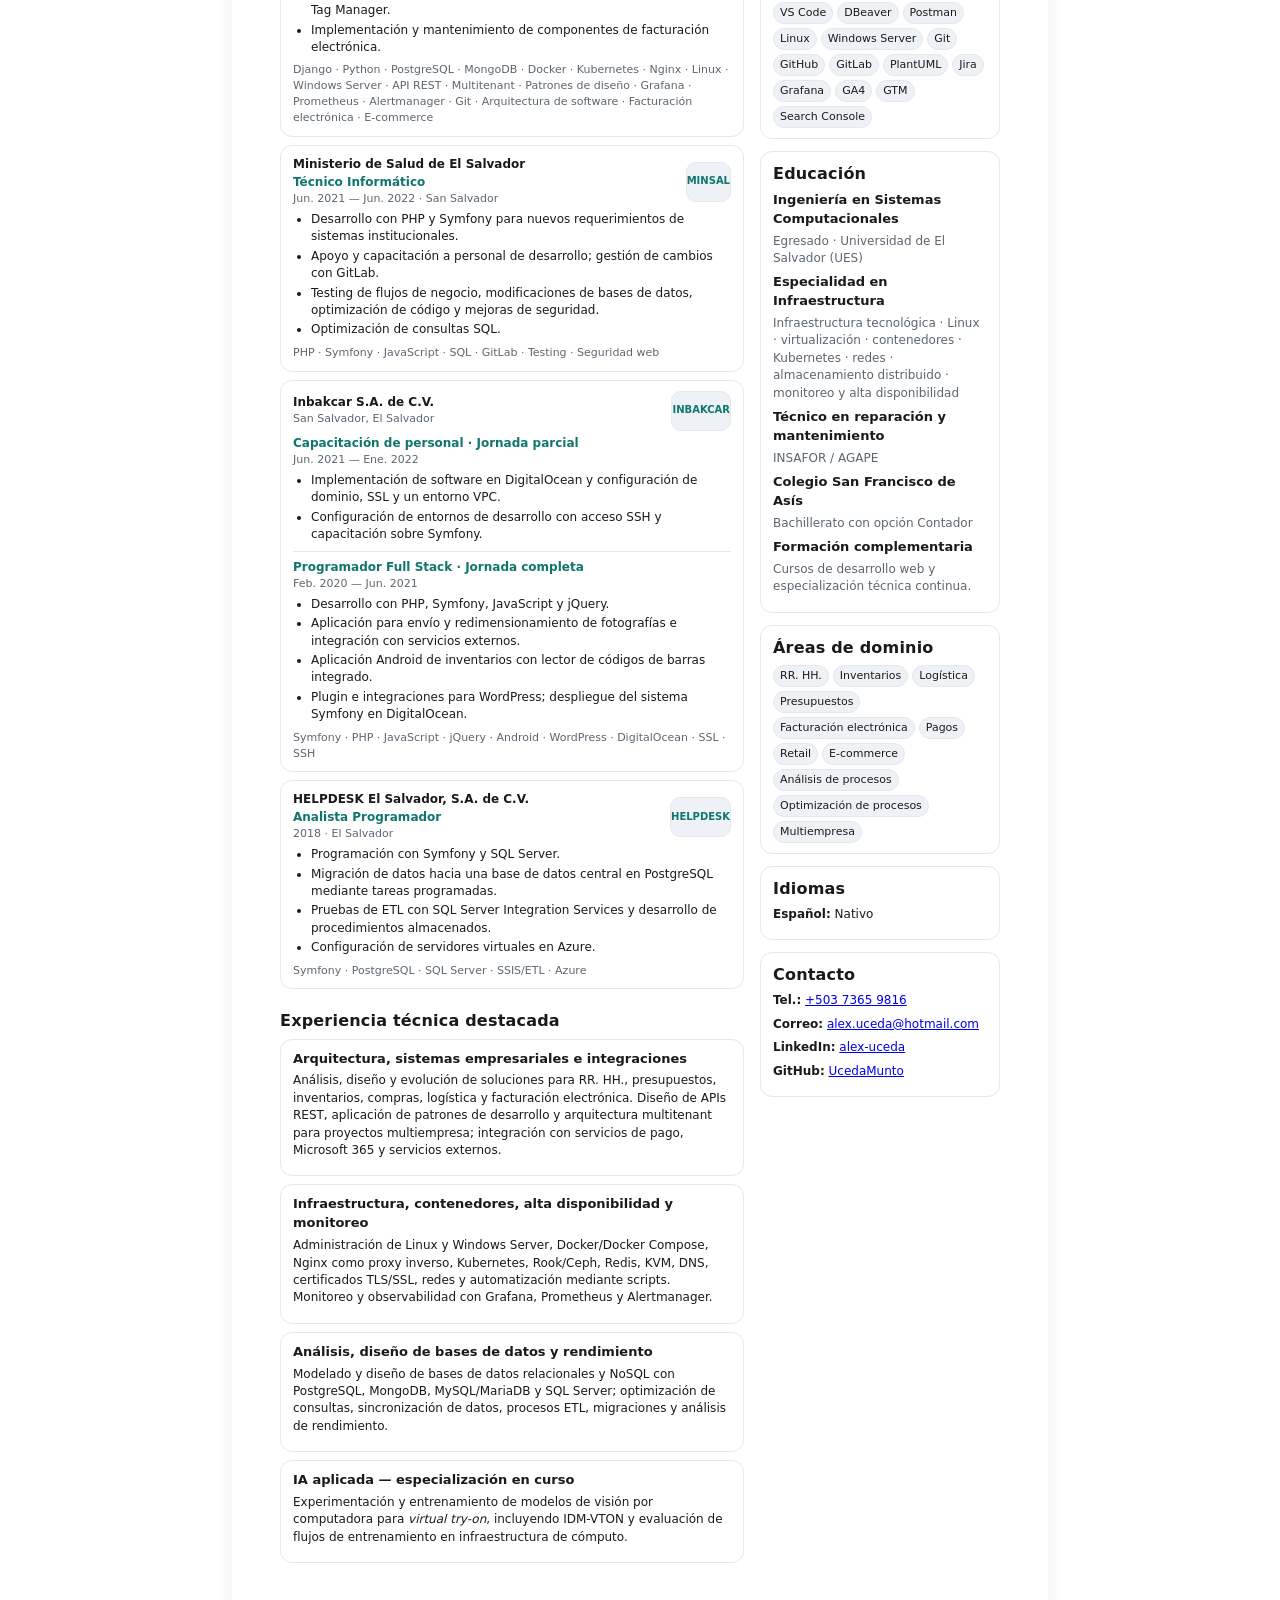
==== commit f999fe98: "Actualizacion" ====
--- a/Curriculum/index.html
+++ b/Curriculum/index.html
@@ -1,155 +1,102 @@
 <!DOCTYPE html>
 <html lang="es">
 <head>
-  <meta charset="utf-8" />
+  <meta charset="UTF-8">
   <meta http-equiv="X-UA-Compatible" content="IE=edge">
-  <meta name="viewport" content="width=device-width, initial-scale=1" />
-  
-  <!-- SEO Meta Tags -->
-  <meta name="description" content="Currículum Vitae de Alex Uceda - Jefe de Desarrollo de Software con experiencia en Symfony, Django, Docker, DevOps e implementación de servidores en El Salvador.">
-  <meta name="keywords" content="Alex Uceda, Currículum, Desarrollo de Software, Jefe de Desarrollo, Symfony, Django, Docker, DevOps, Servidores, El Salvador">
+  <meta name="viewport" content="width=device-width, initial-scale=1">
+
+  <meta name="description" content="Currículum Vitae de Alex Uceda - Subdirector de Innovación Tecnológica, egresado de Ingeniería en Sistemas Computacionales y con especialidad en infraestructura, con experiencia en arquitectura, desarrollo de software, proyectos multitenant, DevOps, observabilidad y bases de datos.">
+  <meta name="keywords" content="Alex Uceda, Currículum, Innovación Tecnológica, Ingeniería en Sistemas Computacionales, Infraestructura, Desarrollo de Software, Django, Symfony, Docker, Kubernetes, PostgreSQL, DevOps, Multitenant, Grafana, Prometheus, Alertmanager, API REST, El Salvador">
   <meta name="author" content="Alex Uceda">
   <meta name="robots" content="index, follow, max-snippet:-1, max-image-preview:large, max-video-preview:-1">
   <meta name="theme-color" content="#0f766e">
-  
-  <!-- Open Graph / Facebook -->
+
   <meta property="og:type" content="profile">
   <meta property="og:url" content="https://ucedamunto.github.io/patrones_disenio_python/Curriculum/index.html">
-  <meta property="og:title" content="Alex Uceda - Currículum Vitae | Jefe de Desarrollo de Software">
-  <meta property="og:description" content="Jefe de Desarrollo de Software con experiencia en Symfony, Django, Docker, DevOps e implementación de servidores. El Salvador.">
-  <meta property="og:image" content="https://ucedamunto.github.io/patrones_disenio_python/Curriculum/foto.png">
+  <meta property="og:title" content="Alex Uceda - Currículum Vitae | Subdirector de Innovación Tecnológica">
+  <meta property="og:description" content="Perfil de liderazgo técnico con experiencia en desarrollo de software, arquitectura, infraestructura, DevOps, integraciones y automatización.">
   <meta property="profile:first_name" content="Alex">
   <meta property="profile:last_name" content="Uceda">
-  
-  <!-- Twitter / X -->
-  <meta name="twitter:card" content="summary">
-  <meta name="twitter:url" content="https://ucedamunto.github.io/patrones_disenio_python/Curriculum/index.html">
-  <meta name="twitter:title" content="Alex Uceda - Currículum Vitae | Jefe de Desarrollo de Software">
-  <meta name="twitter:description" content="Jefe de Desarrollo de Software con experiencia en Symfony, Django, Docker y DevOps.">
-  <meta name="twitter:image" content="https://ucedamunto.github.io/patrones_disenio_python/Curriculum/foto.png">
-  
-  <!-- Canonical URL -->
+
   <link rel="canonical" href="https://ucedamunto.github.io/patrones_disenio_python/Curriculum/index.html">
-  
-  <!-- Preconnect para mejorar velocidad -->
-  <link rel="preconnect" href="https://fonts.googleapis.com">
-  <link rel="preconnect" href="https://fonts.gstatic.com" crossorigin>
-  
-  <title>Alex Uceda - Currículum Vitae | Jefe de Desarrollo de Software</title>
+  <title>Alex Uceda - Currículum Vitae | Subdirector de Innovación Tecnológica</title>
+
   <style>
-    /* ===== Variables y base (reducidas) ===== */
+    /* ===== Variables y base: se conserva el formato del HTML original ===== */
     :root{
       --bg:#ffffff;--ink:#1a1a1a;--muted:#5c6670;--accent:#0f766e;--chip:#eef2f7;--rule:#e5e7eb;
       --h1:24px;--h2:16px;--h3:13px;--text:12px;--small:11px;
     }
     html,body{height:100%}
     body{
-      margin:0; background:var(--bg); color:var(--ink);
-      font:var(--text)/1.45 system-ui,-apple-system, Segoe UI, Roboto, Ubuntu, Cantarell, Noto Sans, Helvetica, Arial, "Apple Color Emoji", "Segoe UI Emoji";
-      -webkit-print-color-adjust: exact; print-color-adjust: exact;
+      margin:0;background:var(--bg);color:var(--ink);
+      font:var(--text)/1.45 system-ui,-apple-system,Segoe UI,Roboto,Ubuntu,Cantarell,Noto Sans,Helvetica,Arial,"Apple Color Emoji","Segoe UI Emoji";
+      -webkit-print-color-adjust:exact;print-color-adjust:exact;
     }
     .page{
-      width:8.5in; min-height:11in; margin:0 auto; background:#fff; box-shadow:0 6px 18px rgba(0,0,0,.06);
-      display:grid; grid-template-columns: 1fr 240px; gap:16px; padding:0.5in; box-sizing:border-box;
+      width:8.5in;min-height:11in;margin:0 auto;background:#fff;box-shadow:0 6px 18px rgba(0,0,0,.06);
+      display:grid;grid-template-columns:1fr 240px;gap:16px;padding:.5in;box-sizing:border-box;
     }
-    header{grid-column:1/-1; display:flex; align-items:flex-end; justify-content:space-between; gap:12px; border-bottom:1px solid var(--rule); padding-bottom:10px;}
-    h1{font-size:var(--h1); line-height:1.1; margin:0; letter-spacing:.2px}
-    .tagline{color:var(--muted); margin-top:4px}
-    .actions{display:flex; gap:8px}
-    .btn{appearance:none; border:1px solid var(--rule); background:#fff; padding:6px 8px; border-radius:10px; font-size:11px; cursor:pointer}
+    header{grid-column:1/-1;display:flex;align-items:flex-end;justify-content:space-between;gap:12px;border-bottom:1px solid var(--rule);padding-bottom:10px}
+    h1{font-size:var(--h1);line-height:1.1;margin:0;letter-spacing:.2px}
+    .tagline{color:var(--muted);margin-top:4px;font-weight:600}
+    .actions{display:flex;gap:8px}
+    .btn{appearance:none;border:1px solid var(--rule);background:#fff;padding:6px 8px;border-radius:10px;font-size:11px;cursor:pointer}
     .btn:hover{border-color:#cbd5e1}
-
-    /* Layout de columnas (fijo) */
-    main{display:flex; flex-direction:column; gap:12px}
-    aside{display:flex; flex-direction:column; gap:12px}
-
-    h2{font-size:var(--h2); margin:0 0 6px 0; letter-spacing:.2px}
-    h3{font-size:var(--h3); margin:0 0 4px 0}
+    main{display:flex;flex-direction:column;gap:12px}
+    aside{display:flex;flex-direction:column;gap:12px}
+    h2{font-size:var(--h2);margin:0 0 6px 0;letter-spacing:.2px}
+    h3{font-size:var(--h3);margin:0 0 4px 0}
     p{margin:0 0 6px 0}
-    ul{margin:4px 0 0 18px}
+    ul{margin:4px 0 0 18px;padding:0}
     li{margin:2px 0}
     .muted{color:var(--muted)}
-    .chips{display:flex; flex-wrap:wrap; gap:4px}
-    .chip{background:var(--chip); border:1px solid var(--rule); padding:2px 6px; border-radius:999px; font-size:11px}
-    .rule{border-top:1px solid var(--rule); margin:6px 0}
-
-    /* Tarjetas de experiencia (compactas) */
-    .card{border:1px solid var(--rule); border-radius:12px; padding:10px 12px; margin-bottom:8px}
-    .card-header{display:flex; align-items:center; gap:10px; margin-bottom:4px}
-    .card-header img{height:40px; object-fit:contain}
-    .when{font-size:var(--small); color:var(--muted)}
-    .employer{font-weight:600}
-    .role{font-weight:600; color:var(--accent)}
-    .stack{margin-top:6px; font-size:var(--small)}
-    .loc{font-size:var(--small); color:var(--muted)}
-
-    /* Cabecera de contacto */
-    .contact{display:flex; flex-wrap:wrap; gap:10px; align-items:center}
-    .contact a{color:var(--accent); text-decoration:none}
+    .chips{display:flex;flex-wrap:wrap;gap:4px}
+    .chip{background:var(--chip);border:1px solid var(--rule);padding:2px 6px;border-radius:999px;font-size:11px}
+    .rule{border-top:1px solid var(--rule);margin:8px 0}
+    .card{border:1px solid var(--rule);border-radius:12px;padding:10px 12px;margin-bottom:8px}
+    .card-header{display:flex;align-items:center;justify-content:space-between;gap:10px;margin-bottom:4px}
+    .when{font-size:var(--small);color:var(--muted)}
+    .employer{font-weight:700}
+    .role{font-weight:700;color:var(--accent)}
+    .stack{margin-top:6px;font-size:var(--small)}
+    .loc{font-size:var(--small);color:var(--muted)}
+    .contact{display:flex;flex-wrap:wrap;gap:10px;align-items:center}
+    .contact a{color:var(--accent);text-decoration:none}
     .contact a:hover{text-decoration:underline}
-
-    /* Secciones laterales */
-    .box{border:1px solid var(--rule); border-radius:12px; padding:10px 12px}
-
-    /* Tamaño de página: carta */
-    @page { size: Letter; margin: 0; }
-
-    /* Impresión: mantener 2 columnas fijas + layout exacto y colores */
+    .box{border:1px solid var(--rule);border-radius:12px;padding:10px 12px}
+    .box h2:not(:first-child){margin-top:10px}
+    .logo-badge{min-width:38px;height:38px;border:1px solid var(--rule);border-radius:10px;display:flex;align-items:center;justify-content:center;font-size:10px;font-weight:800;color:var(--accent);background:var(--chip)}
+    .role-block + .role-block{border-top:1px solid var(--rule);padding-top:7px;margin-top:7px}
+    .compact li{margin:1px 0}
+    @page{size:Letter;margin:0}
     @media print{
       html,body{height:auto}
-      body{background:transparent; -webkit-print-color-adjust: exact; print-color-adjust: exact;}
-      .page{
-        width:8.5in; min-height:11in; margin:0 auto; padding:0.45in; box-shadow:none;
-        grid-template-columns: 1fr 240px; /* fija columnas también al imprimir */
-      }
-      .actions{display:none !important}
-      a{color:var(--accent) !important; text-decoration:none}
-      header, .card, .box, h2, h3 { break-inside: avoid; page-break-inside: avoid; }
-      ul, p { orphans:3; widows:3; }
+      body{background:transparent;-webkit-print-color-adjust:exact;print-color-adjust:exact}
+      .page{width:8.5in;min-height:11in;margin:0 auto;padding:.45in;box-shadow:none;grid-template-columns:1fr 240px}
+      .actions{display:none!important}
+      a{color:var(--accent)!important;text-decoration:none}
+      header,.card,.box,h2,h3{break-inside:avoid;page-break-inside:avoid}
+      ul,p{orphans:3;widows:3}
     }
-
-    /* (Sin reglas responsivas que cambien columnas) */
   </style>
-  
-  <!-- JSON-LD Structured Data for SEO -->
+
   <script type="application/ld+json">
   {
-    "@context": "https://schema.org",
-    "@type": "Person",
-    "name": "Alex Uceda",
-    "title": "Jefe de Desarrollo de Software",
-    "url": "https://ucedamunto.github.io/patrones_disenio_python/Curriculum/index.html",
-    "email": "alex.uceda@hotmail.com",
-    "telephone": "+50373659816",
-    "sameAs": [
-      "https://github.com/UcedaMunto",
-      "https://api.whatsapp.com/send/?phone=50373659816"
-    ],
-    "jobTitle": "Jefe de Desarrollo de Software",
-    "address": {
-      "@type": "PostalAddress",
-      "addressCountry": "SV",
-      "addressLocality": "El Salvador"
-    },
-    "worksFor": {
-      "@type": "Organization",
-      "name": "Freelance"
-    },
-    "knowsAbout": [
-      "Symfony",
-      "Django",
-      "Python",
-      "Docker",
-      "DevOps",
-      "Configuración de Servidores",
-      "Apache",
-      "AWS",
-      "Linux",
-      "Software Architecture"
-    ]
+    "@context":"https://schema.org",
+    "@type":"Person",
+    "name":"Alex Uceda",
+    "title":"Subdirector de Innovación Tecnológica",
+    "url":"https://ucedamunto.github.io/patrones_disenio_python/Curriculum/index.html",
+    "email":"alex.uceda@hotmail.com",
+    "telephone":"+50373659816",
+    "sameAs":["https://github.com/UcedaMunto","https://www.linkedin.com/in/alex-uceda"],
+    "jobTitle":"Subdirector de Innovación Tecnológica",
+    "address":{"@type":"PostalAddress","addressCountry":"SV","addressLocality":"El Salvador"},
+    "worksFor":{"@type":"Organization","name":"ALMAPA S.A. de C.V."},
+    "knowsAbout":["Django","Python","Symfony","PHP","Laravel","React","Next.js","PostgreSQL","MongoDB","Docker","Kubernetes","Linux","Windows Server","Nginx","Ceph","KVM","REST APIs","Multitenant Architecture","Software Architecture","Design Patterns","Database Design","DevOps","Grafana","Prometheus","Alertmanager","Git","SQL"]
   }
   </script>
-  
 </head>
 <body>
   <section class="page" role="document" aria-label="Currículum de Alex Uceda">
@@ -157,270 +104,370 @@
     <header>
       <div>
         <h1>Alex Uceda</h1>
-        <div class="tagline">Jefe de Desarrollo de Software | Implementación y Configuración de Servidores</div>
+        <div class="tagline">Subdirector de Innovación Tecnológica | Arquitectura · Desarrollo de Software · Infraestructura</div>
         <div class="contact" aria-label="Contacto">
-          <span>El Salvador</span> <span>·</span>
-          <a href="tel:+50373659816">+503 7365 9816</a> <span>·</span>
-          <a href="mailto:alex.uceda@hotmail.com">alex.uceda@hotmail.com</a> <span>·</span>
-          <a href="https://api.whatsapp.com/send/?phone=50373659816&text=Hola&type=phone_number&app_absent=0" rel="noopener noreferrer">WhatsApp</a>
+          <span>El Salvador</span><span>·</span>
+          <a href="tel:+50373659816">+503 7365 9816</a><span>·</span>
+          <a href="mailto:alex.uceda@hotmail.com">alex.uceda@hotmail.com</a><span>·</span>
+          <a href="https://www.linkedin.com/in/alex-uceda" target="_blank" rel="noopener noreferrer">LinkedIn</a><span>·</span>
+          <a href="https://github.com/UcedaMunto" target="_blank" rel="noopener noreferrer">GitHub</a>
         </div>
       </div>
-      <div class="actions">
-        <button class="btn" onclick="window.print()">Imprimir/Guardar en PDF</button>
-      </div>
+      <div class="actions"><button class="btn" onclick="window.print()">Imprimir / Guardar en PDF</button></div>
     </header>
 
     <main>
-      <!-- Resumen profesional (resumido) -->
       <section>
-        <h2>Resumen</h2>
+        <h2>Resumen profesional</h2>
         <p>
-          <strong>Jefe de Desarrollo de Software</strong> con 3+ años en ALMAPA S.A., liderando equipos multidisciplinarios en arquitecturas distribuidas, rendimiento y despliegues con Docker.
-          Especialista en <strong>gestión de equipos ágiles</strong>, <strong>mentoría técnica</strong>, optimización de procesos y desarrollo de software de calidad.
-          Experiencia integrando <strong>API</strong>, automatizando servidores y manteniendo <strong>facturación electrónica</strong>.
+          <strong>Subdirector de Innovación Tecnológica</strong> y <strong>egresado de Ingeniería en Sistemas Computacionales</strong>, cursando una especialidad en infraestructura, con trayectoria en desarrollo de software, liderazgo técnico y administración de plataformas empresariales.
+          Experiencia práctica en análisis y diseño de bases de datos, arquitectura de software, proyectos multiempresa bajo el patrón <strong>multitenant</strong>, integraciones mediante APIs, arquitecturas MVC y monolitos modulares, automatización, optimización del rendimiento y monitoreo de servidores.
+          Perfil <em>hands-on</em> con experiencia desde el desarrollo <em>backend/frontend</em> hasta contenedores, redes, observabilidad, bases de datos y coordinación de múltiples proyectos.
         </p>
-        <ul>
-          <li>Liderazgo de equipos de desarrollo; mentoría y evaluación de desempeño.</li>
-          <li>Levantamiento de requerimientos, planificación de sprints y coordinación con áreas de negocio.</li>
-          <li>Revisión de código, garantía de calidad y buenas prácticas de ingeniería.</li>
-          <li>Despliegues, observabilidad, CI/CD y endurecimiento básico de seguridad.</li>
-          <li>Optimización de <em>backend</em> y bases de datos; gestión de performance crítica.</li>
-          <li>Automatización de procesos y reducción de deuda técnica.</li>
+        <ul class="compact">
+          <li>Liderazgo y coordinación de equipos de desarrollo; administración de backlogs, medición de avance y seguimiento simultáneo de múltiples proyectos.</li>
+          <li>Arquitectura de aplicaciones con Django/Python, PHP/Symfony/Laravel, Go, React/Next.js, patrones de diseño y soluciones multitenant.</li>
+          <li>Infraestructura con Docker, Nginx, Linux, Windows Server y servicios en la nube.</li>
+          <li>Monitoreo y observabilidad de servidores y servicios con Grafana, Prometheus y Alertmanager.</li>
+          <li>Integraciones empresariales: facturación electrónica (implementación y mantenimiento del firmador y de correlativos), pasarelas de pago, automatizaciones y servicios de terceros.</li>
         </ul>
       </section>
 
-      <!-- Experiencia (resumida) -->
       <section>
-        <h2>Experiencia</h2>
-
-        <article class="card" aria-label="ALMAPA — Jefe de Desarrollo de Software">
+        <h2>Experiencia profesional</h2>
+
+        <article class="card" aria-label="ALMAPA S.A. de C.V.">
           <div class="card-header">
             <div>
-              <div class="when">Abr. 2022 — Actualidad · El Salvador</div>
               <div class="employer">ALMAPA S.A. de C.V.</div>
-              <div class="role">Jefe de Desarrollo de Software</div>
+              <div class="loc">El Salvador · Jornada completa · Presencial</div>
             </div>
-            <img src="https://almacenesbomba.com/img/logos/Logoweb.png" alt="Logo de Almacenes Bomba" />
-          </div>
-          <ul>
-            <li><strong>Liderazgo de Equipo:</strong> Gestión y mentoría de 4-6 desarrolladores; evaluación de desempeño y planes de desarrollo.</li>
-            <li><strong>Gestión Técnica:</strong> Revisión de código exhaustiva; establecimiento de estándares y buenas prácticas de ingeniería.</li>
-            <li><strong>Planificación y Sprints:</strong> Planificación de roadmap técnico; gestión de backlog; estimación de tareas y seguimiento de velocidad.</li>
-            <li><strong>Arquitectura y Performance:</strong> Mejoras de rendimiento en backend y BD; refactorización; optimización de endpoints críticos.</li>
-            <li><strong>Integraciones:</strong> API y pasarelas de pago; automatización de tareas; integración con sistemas terceros.</li>
-            <li><strong>Infraestructura y DevOps:</strong> Docker para contabilidad, logística y facturación; CI/CD básico; monitoreo y observabilidad.</li>
-            <li><strong>Coordinación Interdepartamental:</strong> Levantamiento de requerimientos con negocio; documentación técnica; comunicación con stakeholders.</li>
-            <li><strong>Calidad y Testing:</strong> Implementación de pruebas unitarias; garantía de calidad; reducción de bugs en producción.</li>
-          </ul>
-          <div class="stack muted">Team Leadership · Code Review · Docker · Django REST · PostgreSQL · Nginx · CI/CD · Git · Scrum · Performance Optimization</div>
+            <div class="logo-badge">ALMAPA</div>
+          </div>
+
+          <div class="role-block">
+            <div class="role">Subdirector de Innovación Tecnológica</div>
+            <div class="when">Dic. 2025 — Actualidad</div>
+            <ul>
+              <li>Dirección técnica de iniciativas de innovación, infraestructura y evolución de sistemas para <strong>Almacenes Bomba, Premiumcenter e Improcasa</strong>.</li>
+              <li>Coordinación simultánea de múltiples proyectos; administración de backlogs, priorización, medición de avance y seguimiento de entregables.</li>
+              <li>Definición de arquitectura, prioridades técnicas, estándares de desarrollo, patrones de diseño y lineamientos de despliegue.</li>
+              <li>Automatización de tareas con Power Automate de Microsoft 365.</li>
+              <li>Supervisión de servicios distribuidos, contenedores, bases de datos, integraciones, monitoreo y continuidad operativa.</li>
+              <li>Participación en documentación, análisis y optimización de procesos empresariales para ALMAPA y DISMA, coordinando necesidades de negocio con soluciones tecnológicas.</li>
+              <li>Evaluación de nuevas tecnologías para virtualización, orquestación, almacenamiento distribuido e <strong>inteligencia artificial aplicada</strong>.</li>
+              <li>Administración y configuración de servidores linux y windows</li>
+            </ul>
+          </div>
+
+          <div class="role-block">
+            <div class="role">Jefe de Desarrollo de Software</div>
+            <div class="when">Abr. 2024 — Dic. 2025</div>
+            <ul>
+              <li>Gestión del equipo de desarrollo, asignación y priorización de tareas, revisión de código y seguimiento de entregables mediante backlogs.</li>
+              <li>Análisis y diseño de bases de datos; optimización de consultas SQL, procesos batch, sincronizaciones y servicios de integración.</li>
+              <li>Diseño y mantenimiento de sistemas multiempresa utilizando arquitectura <strong>multitenant</strong> para compartir una misma base de código con separación lógica de datos y configuración por empresa.</li>
+              <li>Desarrollo y mantenimiento de sistemas con Django, Python, PostgreSQL, MongoDB, Docker y Nginx.</li>
+              <li>Scraping de correos electrónicos para la extracción de DTE.</li>
+              <li>Diseño e integración de API REST para comunicación entre sistemas internos, servicios externos y plataformas empresariales.</li>
+              <li>Desarrollo del módulo de cálculo de planillas.</li>
+              <li>Coordinación técnica de módulos de RR. HH., logística, inventarios y facturación electrónica, así como seguimiento de proyectos de terceros.</li>
+            </ul>
+          </div>
+
+          <div class="role-block">
+            <div class="role">Jefe de Desarrollo Web</div>
+            <div class="when">Nov. 2022 — Jun. 2024 · San Salvador</div>
+            <ul>
+              <li>Diseño, planificación e implementación de mejoras de rendimiento y optimización en páginas web y tiendas en línea.</li>
+              <li>Integración mediante API con servicios externos y <strong>pasarelas de pago de El Salvador y Guatemala</strong>.</li>
+              <li>Análisis de rendimiento, mejoras de experiencia de usuario, SEO técnico y optimización de procesos relacionados con comercio electrónico.</li>
+              <li>Administración y ajuste de servidores; automatización de tareas y despliegues con Docker y Docker Compose.</li>
+              <li>Configuración de Google Search Console, Google Analytics y Google Tag Manager.</li>
+              <li>Implementación y mantenimiento de componentes de facturación electrónica.</li>
+            </ul>
+          </div>
+
+          <div class="stack muted">Django · Python · PostgreSQL · MongoDB · Docker · Kubernetes · Nginx · Linux · Windows Server · API REST · Multitenant · Patrones de diseño · Grafana · Prometheus · Alertmanager · Git · Arquitectura de software · Facturación electrónica · E-commerce</div>
         </article>
 
-        <article class="card" aria-label="ALMAPA — Jefe de Desarrollo Web">
-          <div class="card-header">
-            <div>
-              <div class="when">Nov. 2022 — Jun. 2024 · San Salvador</div>
-              <div class="employer">ALMAPA S.A. de C.V.</div>
-              <div class="role">Jefe de Desarrollo Web</div>
-            </div>
-            <img src="https://almacenesbomba.com/img/logos/Logoweb.png" alt="Logo de Almacenes Bomba" />
-          </div>
-          <ul>
-            <li><strong>Gestión Web:</strong> Planificación de hoja de ruta; roadmap de productos digitales; coordinación de equipo web.</li>
-            <li><strong>Arquitectura Frontend:</strong> Refactorización de código legacy; implementación de patrones de diseño; optimización de componentes.</li>
-            <li><strong>Integraciones Terceros:</strong> Integración con APIs externas; pasarelas de pago; sistemas de terceros.</li>
-            <li><strong>DevOps y Despliegues:</strong> CI/CD básico; automatización de despliegues; documentación de procesos.</li>
-            <li><strong>Analítica y Medición:</strong> Google Search Console (GSC), Google Analytics 4 (GA4), Google Tag Manager (GTM) para medición de embudos.</li>
-            <li><strong>SEO y Performance:</strong> Optimización técnica de SEO; mejora de Core Web Vitals; velocidad de carga.</li>
-          </ul>
-          <div class="stack muted">Frontend Leadership · React · Django · CI/CD · GA4 · GSC · GTM · Performance · Refactoring</div>
-        </article>
-
-        <article class="card" aria-label="Ministerio de Salud — Técnico Informático">
+        <article class="card" aria-label="Ministerio de Salud de El Salvador">
           <div class="card-header">
             <div>
               <div class="employer">Ministerio de Salud de El Salvador</div>
               <div class="role">Técnico Informático</div>
               <div class="when">Jun. 2021 — Jun. 2022 · San Salvador</div>
             </div>
-            <img src="https://upload.wikimedia.org/wikipedia/commons/thumb/5/54/Logo_oficial_del_Ministerio_de_Salud_de_El_Salvador.png/960px-Logo_oficial_del_Ministerio_de_Salud_de_El_Salvador.png" alt="Logo del Ministerio de Salud" />
+            <div class="logo-badge">MINSAL</div>
           </div>
           <ul>
-            <li>Desarrollo en <strong>PHP</strong>; soporte a nuevos desarrolladores.</li>
-            <li>Gestión de cambios con <strong>GitLab</strong> y optimización de consultas.</li>
+            <li>Desarrollo con PHP y Symfony para nuevos requerimientos de sistemas institucionales.</li>
+            <li>Apoyo y capacitación a personal de desarrollo; gestión de cambios con GitLab.</li>
+            <li>Testing de flujos de negocio, modificaciones de bases de datos, optimización de código y mejoras de seguridad.</li>
+            <li>Optimización de consultas SQL.</li>
           </ul>
-          <div class="stack muted">Backend PHP · GitLab · SQL</div>
+          <div class="stack muted">PHP · Symfony · JavaScript · SQL · GitLab · Testing · Seguridad web</div>
         </article>
 
-        <article class="card" aria-label="Inbakcar — Programador Full‑Stack">
-          <div class="when">Feb. 2019 — Jun. 2021 · San Salvador</div>
-          <div class="employer">Inbakcar S.A. de C.V.</div>
-          <div class="role">Programador Full‑Stack</div>
+        <article class="card" aria-label="Inbakcar S.A. de C.V.">
+          <div class="card-header">
+            <div>
+              <div class="employer">Inbakcar S.A. de C.V.</div>
+              <div class="loc">San Salvador, El Salvador</div>
+            </div>
+            <div class="logo-badge">INBAKCAR</div>
+          </div>
+
+          <div class="role-block">
+            <div class="role">Capacitación de personal · Jornada parcial</div>
+            <div class="when">Jun. 2021 — Ene. 2022</div>
+            <ul>
+              <li>Implementación de software en DigitalOcean y configuración de dominio, SSL y un entorno VPC.</li>
+              <li>Configuración de entornos de desarrollo con acceso SSH y capacitación sobre Symfony.</li>
+            </ul>
+          </div>
+
+          <div class="role-block">
+            <div class="role">Programador Full Stack · Jornada completa</div>
+            <div class="when">Feb. 2020 — Jun. 2021</div>
+            <ul>
+              <li>Desarrollo con PHP, Symfony, JavaScript y jQuery.</li>
+              <li>Aplicación para envío y redimensionamiento de fotografías e integración con servicios externos.</li>
+              <li>Aplicación Android de inventarios con lector de códigos de barras integrado.</li>
+              <li>Plugin e integraciones para WordPress; despliegue del sistema Symfony en DigitalOcean.</li>
+            </ul>
+          </div>
+          <div class="stack muted">Symfony · PHP · JavaScript · jQuery · Android · WordPress · DigitalOcean · SSL · SSH</div>
+        </article>
+
+        <article class="card" aria-label="HELPDESK El Salvador">
+          <div class="card-header">
+            <div>
+              <div class="employer">HELPDESK El Salvador, S.A. de C.V.</div>
+              <div class="role">Analista Programador</div>
+              <div class="when">2018 · El Salvador</div>
+            </div>
+            <div class="logo-badge">HELPDESK</div>
+          </div>
           <ul>
-            <li><strong>Android</strong> para inventarios (códigos de barras) e integraciones.</li>
-            <li>Plugins y soporte en <strong>WordPress</strong>; despliegue en DigitalOcean.</li>
+            <li>Programación con Symfony y SQL Server.</li>
+            <li>Migración de datos hacia una base de datos central en PostgreSQL mediante tareas programadas.</li>
+            <li>Pruebas de ETL con SQL Server Integration Services y desarrollo de procedimientos almacenados.</li>
+            <li>Configuración de servidores virtuales en Azure.</li>
           </ul>
-          <div class="stack muted">Symfony · Android · WordPress · SSL</div>
+          <div class="stack muted">Symfony · PostgreSQL · SQL Server · SSIS/ETL · Azure</div>
         </article>
-
-        <article class="card" aria-label="HELPDESK — Analista Programador">
-          <div class="when">2018 · El Salvador</div>
-          <div class="employer">HELPDESK El Salvador, S.A. de C.V.</div>
-          <div class="role">Analista Programador</div>
-          <ul>
-            <li>Migraciones a <strong>PostgreSQL</strong>; ETL y procedimientos en SQL Server.</li>
-            <li>Servidores en <strong>Azure</strong> (VPC).</li>
-          </ul>
-          <div class="stack muted">PostgreSQL · SQL Server · Azure</div>
-        </article>
-      </section>
-
-      <!-- Proyectos destacados (resumidos) -->
+      </section>
+
       <section>
-        <h2>Logros Clave en ALMAPA</h2>
-        <ul>
-          <li>📊 <strong>Liderazgo de Equipo:</strong> Gestión exitosa de 4-6 desarrolladores con mejora mensurable en productivity y retención.</li>
-          <li>🚀 <strong>Mentoría Técnica:</strong> Desarrollo profesional de 3+ junior developers; promoción y crecimiento de talento interno.</li>
-          <li>⚡ <strong>Performance:</strong> Reducción de 40% en tiempo de respuesta de endpoints críticos; optimización de queries SQL.</li>
-          <li>🏗️ <strong>Arquitectura:</strong> Diseño e implementación de sistemas distribuidos con Docker; migración de monolito a microservicios.</li>
-          <li>📈 <strong>Calidad de Código:</strong> Implementación de code review riguroso; reducción de bugs en producción en 35%.</li>
-          <li>🔒 <strong>Seguridad:</strong> Hardening de servidores; implementación de JWT; auditoría de compliance.</li>
-          <li>🛠️ <strong>DevOps:</strong> Automatización de despliegues; configuración de CI/CD; reducción de downtime.</li>
-          <li>📚 <strong>Documentación:</strong> Creación de wikis técnicas; estándares de código; guías de onboarding.</li>
-        </ul>
-      </section>
-
-      <!-- Proyectos destacados (resumidos) -->
-      <section>
-        <h2>Proyectos destacados</h2>
+        <h2>Experiencia técnica destacada</h2>
         <div class="card">
-          <h3>Facturación electrónica y RR. HH.</h3>
-          <p>Módulos con autenticación y auditoría; despliegue en Docker; monitoreo básico. <strong>Lideré equipo de 3 desarrolladores en arquitectura y ejecución.</strong></p>
+          <h3>Arquitectura, sistemas empresariales e integraciones</h3>
+          <p>Análisis, diseño y evolución de soluciones para RR. HH., presupuestos, inventarios, compras, logística y facturación electrónica. Diseño de APIs REST, aplicación de patrones de desarrollo y arquitectura multitenant para proyectos multiempresa; integración con servicios de pago, Microsoft 365 y servicios externos.</p>
         </div>
         <div class="card">
-          <h3>Sistema de Inventarios en Android</h3>
-          <p>Lector de códigos de barras; backend en Symfony; integración con ERP. <strong>Coordiné con equipo de mobile y backend para sincronización en tiempo real.</strong></p>
+          <h3>Infraestructura, contenedores, alta disponibilidad y monitoreo</h3>
+          <p>Administración de Linux y Windows Server, Docker/Docker Compose, Nginx como proxy inverso, Kubernetes, Rook/Ceph, Redis, KVM, DNS, certificados TLS/SSL, redes y automatización mediante scripts. Monitoreo y observabilidad con Grafana, Prometheus y Alertmanager.</p>
         </div>
         <div class="card">
-          <h3>Plataforma de Logística</h3>
-          <p>Sistema distribuido con seguimiento de entregas; notificaciones en tiempo real; integración GPS. <strong>Gestión técnica del proyecto; arquitectura con microservicios.</strong></p>
+          <h3>Análisis, diseño de bases de datos y rendimiento</h3>
+          <p>Modelado y diseño de bases de datos relacionales y NoSQL con PostgreSQL, MongoDB, MySQL/MariaDB y SQL Server; optimización de consultas, sincronización de datos, procesos ETL, migraciones y análisis de rendimiento.</p>
         </div>
         <div class="card">
-          <h3>Unidades de salud (Ministerio)</h3>
-          <p>Mejoras a sistemas de gestión con Symfony y PHP. <strong>Mentoría a desarrolladores junior en buenas prácticas.</strong></p>
+          <h3>IA aplicada — especialización en curso</h3>
+          <p>Experimentación y entrenamiento de modelos de visión por computadora para <em>virtual try-on</em>, incluyendo IDM-VTON y evaluación de flujos de entrenamiento en infraestructura de cómputo.</p>
         </div>
       </section>
     </main>
 
     <aside>
       <section class="box">
-        <h2>Gestión y Liderazgo</h2>
-        <div class="chips">
-          <span class="chip">Team Leadership</span>
-          <span class="chip">Mentoría Técnica</span>
+        <h2>Gestión y liderazgo</h2>
+        <div class="chips">
+          <span class="chip">Liderazgo técnico</span>
+          <span class="chip">Gestión de equipo</span>
           <span class="chip">Code Review</span>
-          <span class="chip">Scrum · Ágil</span>
-          <span class="chip">Planificación Sprint</span>
-          <span class="chip">Gestión de Backlog</span>
-          <span class="chip">Evaluación Desempeño</span>
-          <span class="chip">Comunicación</span>
-          <span class="chip">Resolución de Conflictos</span>
-          <span class="chip">Roadmap Técnico</span>
-        </div>
-
-        <h2>Lenguajes</h2>
-        <div class="chips">
-          <span class="chip">Python · Django</span>
-          <span class="chip">PHP · Symfony</span>
-          <span class="chip">JavaScript · jQuery</span>
-          <span class="chip">HTML · CSS</span>
-          <span class="chip">SQL · Avanzado</span>
-          <span class="chip">Bash · Scripting</span>
-        </div>
-
-        <h2>Herramientas</h2>
+          <span class="chip">Backlog</span>
+          <span class="chip">Seguimiento de avances</span>
+          <span class="chip">Gestión multiproyecto</span>
+          <span class="chip">Roadmap técnico</span>
+          <span class="chip">Requerimientos</span>
+          <span class="chip">Mentoría</span>
+          <span class="chip">Arquitectura</span>
+          <span class="chip">Documentación</span>
+        </div>
+
+        <h2>Arquitectura y diseño</h2>
+        <div class="chips">
+          <span class="chip">Análisis de sistemas</span>
+          <span class="chip">Diseño de bases de datos</span>
+          <span class="chip">Patrones de diseño</span>
+          <span class="chip">MVC</span>
+          <span class="chip">Arquitectura multitenant</span>
+          <span class="chip">Sistemas multiempresa</span>
+          <span class="chip">API REST</span>
+          <span class="chip">Integración de sistemas</span>
+        </div>
+
+        <h2>Backend</h2>
+        <div class="chips">
+          <span class="chip">Python</span>
+          <span class="chip">Django</span>
+          <span class="chip">Django REST</span>
+          <span class="chip">PHP</span>
+          <span class="chip">Symfony</span>
+          <span class="chip">Laravel</span>
+          <span class="chip">Node.js</span>
+          <span class="chip">API REST</span>
+        </div>
+
+        <h2>Frontend</h2>
+        <div class="chips">
+          <span class="chip">JavaScript</span>
+          <span class="chip">React</span>
+          <span class="chip">Next.js</span>
+          <span class="chip">HTML</span>
+          <span class="chip">CSS</span>
+          <span class="chip">jQuery</span>
+          <span class="chip">Bootstrap</span>
+        </div>
+
+        <h2>Bases de datos</h2>
+        <div class="chips">
+          <span class="chip">PostgreSQL</span>
+          <span class="chip">MongoDB</span>
+          <span class="chip">MySQL</span>
+          <span class="chip">MariaDB</span>
+          <span class="chip">SQL Server</span>
+          <span class="chip">Redis</span>
+          <span class="chip">SQL</span>
+          <span class="chip">ETL</span>
+        </div>
+
+        <h2>DevOps e infraestructura</h2>
         <div class="chips">
           <span class="chip">Linux</span>
+          <span class="chip">Docker</span>
+          <span class="chip">Docker Compose</span>
+          <span class="chip">Kubernetes</span>
+          <span class="chip">Nginx</span>
+          <span class="chip">Apache</span>
+          <span class="chip">Rook / Ceph</span>
+          <span class="chip">KVM</span>
           <span class="chip">Git</span>
-          <span class="chip">Visual Studio</span>
-          <span class="chip">Patrones de diseño</span>
-          <span class="chip">PlantUML</span>
-        </div>
-
-        <h2>DevOps</h2>
-        <div class="chips">
-          <span class="chip">Sistemas distribuidos</span>
-          <span class="chip">Docker</span>
-          <span class="chip">Servidor Apache</span>
-          <span class="chip">Jira</span>
-          <span class="chip">GitLab · GitHub</span>
-        </div>
-
-        <h2>Seguridad</h2>
+          <span class="chip">GitHub</span>
+          <span class="chip">GitLab</span>
+          <span class="chip">Bash</span>
+        </div>
+
+        <h2>Monitoreo y observabilidad</h2>
+        <div class="chips">
+          <span class="chip">Grafana</span>
+          <span class="chip">Prometheus</span>
+          <span class="chip">Alertmanager</span>
+          <span class="chip">Métricas</span>
+          <span class="chip">Alertas</span>
+          <span class="chip">Monitoreo de servidores</span>
+        </div>
+
+        <h2>Cloud y virtualización</h2>
+        <div class="chips">
+          <span class="chip">DigitalOcean</span>
+          <span class="chip">Azure</span>
+          <span class="chip">AWS</span>
+          <span class="chip">OpenStack</span>
+          <span class="chip">VPC / VM</span>
+        </div>
+
+        <h2>Redes y seguridad</h2>
         <div class="chips">
           <span class="chip">SSH</span>
+          <span class="chip">DNS</span>
+          <span class="chip">TLS / SSL</span>
           <span class="chip">JWT</span>
           <span class="chip">CORS</span>
-          <span class="chip">SSL</span>
-        </div>
-
-        <h2>Otras</h2>
-        <div class="chips">
-          <span class="chip">API REST</span>
-          <span class="chip">DNS</span>
-          <span class="chip">WHM · cPanel</span>
-          <span class="chip">ETL</span>
+          <span class="chip">CSP</span>
+          <span class="chip">Reverse Proxy</span>
+          <span class="chip">Hardening básico</span>
+        </div>
+
+        <h2>Automatización e integración</h2>
+        <div class="chips">
+          <span class="chip">Power Automate</span>
+          <span class="chip">Power Apps</span>
+          <span class="chip">SharePoint</span>
+          <span class="chip">Microsoft 365</span>
+          <span class="chip">SAP / ERP</span>
+          <span class="chip">Webhooks</span>
+          <span class="chip">Scraping</span>
+          <span class="chip">Cron</span>
+        </div>
+
+        <h2>Software y herramientas</h2>
+        <div class="chips">
+          <span class="chip">VS Code</span>
+          <span class="chip">DBeaver</span>
+          <span class="chip">Postman</span>
+          <span class="chip">Linux</span>
+          <span class="chip">Windows Server</span>
+          <span class="chip">Git</span>
+          <span class="chip">GitHub</span>
+          <span class="chip">GitLab</span>
+          <span class="chip">PlantUML</span>
+          <span class="chip">Jira</span>
+          <span class="chip">Grafana</span>
           <span class="chip">GA4</span>
-          <span class="chip"><em>Scraping</em></span>
-          <span class="chip">EC2 · VM</span>
-        </div>
-
-        <h2>Bases de datos</h2>
-        <div class="chips">
-          <span class="chip">PostgreSQL</span>
-          <span class="chip">MySQL</span>
-          <span class="chip">MongoDB</span>
+          <span class="chip">GTM</span>
+          <span class="chip">Search Console</span>
         </div>
       </section>
 
       <section class="box">
         <h2>Educación</h2>
-        <h3>Universidad de El Salvador (UES)</h3>
-        <p class="muted">Ingeniería de Sistemas — En curso · 5.º año</p>
-        <h3>
-          <a href="https://ucedamunto.github.io/patrones_disenio_python/Curriculum/diplomas_Alex_Uceda.pdf" target="_blank" rel="noopener noreferrer">
-            Ver diplomas de cursos
-          </a>
-        </h3>
-        <ul>
-          <li>Backend con Node.js y API REST</li>
-          <li>POO · Terminal Linux · Entornos</li>
-        </ul>
+        <h3>Ingeniería en Sistemas Computacionales</h3>
+        <p class="muted">Egresado · Universidad de El Salvador (UES)</p>
+
+        <h3>Especialidad en Infraestructura</h3>
+        <p class="muted">Infraestructura tecnológica · Linux · virtualización · contenedores · Kubernetes · redes · almacenamiento distribuido · monitoreo y alta disponibilidad</p>
+
+        <h3>Técnico en reparación y mantenimiento</h3>
+        <p class="muted">INSAFOR / AGAPE</p>
 
         <h3>Colegio San Francisco de Asís</h3>
         <p class="muted">Bachillerato con opción Contador</p>
+
+        <h3>Formación complementaria</h3>
+        <p class="muted">Cursos de desarrollo web y especialización técnica continua.</p>
       </section>
 
       <section class="box">
-        <h2>Logros Destacados</h2>
-        <ul>
-          <li>✅ Gestión de equipos multidisciplinarios (4-6 desarrolladores).</li>
-          <li>✅ Mentoría y desarrollo profesional de talento interno.</li>
-          <li>✅ Reducción de 40% en tiempo de respuesta de endpoints críticos.</li>
-          <li>✅ Diseño de arquitecturas distribuidas y escalables.</li>
-          <li>✅ Implementación de prácticas ágiles y flujos de trabajo.</li>
-          <li>✅ Reducción de 35% en bugs en producción mediante code review.</li>
-          <li>✅ Automatización de despliegues con CI/CD.</li>
-          <li>✅ Facturación electrónica y pasarelas de pago.</li>
-          <li>✅ Optimización SQL y performance crítica.</li>
-          <li>✅ Medición y mejora de experiencia de usuario (GA4, GTM).</li>
-        </ul>
+        <h2>Áreas de dominio</h2>
+        <div class="chips">
+          <span class="chip">RR. HH.</span>
+          <span class="chip">Inventarios</span>
+          <span class="chip">Logística</span>
+          <span class="chip">Presupuestos</span>
+          <span class="chip">Facturación electrónica</span>
+          <span class="chip">Pagos</span>
+          <span class="chip">Retail</span>
+          <span class="chip">E-commerce</span>
+          <span class="chip">Análisis de procesos</span>
+          <span class="chip">Optimización de procesos</span>
+          <span class="chip">Multiempresa</span>
+        </div>
+      </section>
+
+      <section class="box">
+        <h2>Idiomas</h2>
+        <p><strong>Español:</strong> Nativo</p>
       </section>
 
       <section class="box">
         <h2>Contacto</h2>
         <p><strong>Tel.:</strong> <a href="tel:+50373659816">+503 7365 9816</a></p>
-        <p><strong>WhatsApp:</strong> <a href="https://api.whatsapp.com/send/?phone=50373659816&text=Hola&type=phone_number&app_absent=0" rel="noopener noreferrer">Abrir chat</a></p>
         <p><strong>Correo:</strong> <a href="mailto:alex.uceda@hotmail.com">alex.uceda@hotmail.com</a></p>
+        <p><strong>LinkedIn:</strong> <a href="https://www.linkedin.com/in/alex-uceda" target="_blank" rel="noopener noreferrer">alex-uceda</a></p>
+        <p><strong>GitHub:</strong> <a href="https://github.com/UcedaMunto" target="_blank" rel="noopener noreferrer">UcedaMunto</a></p>
       </section>
     </aside>
 
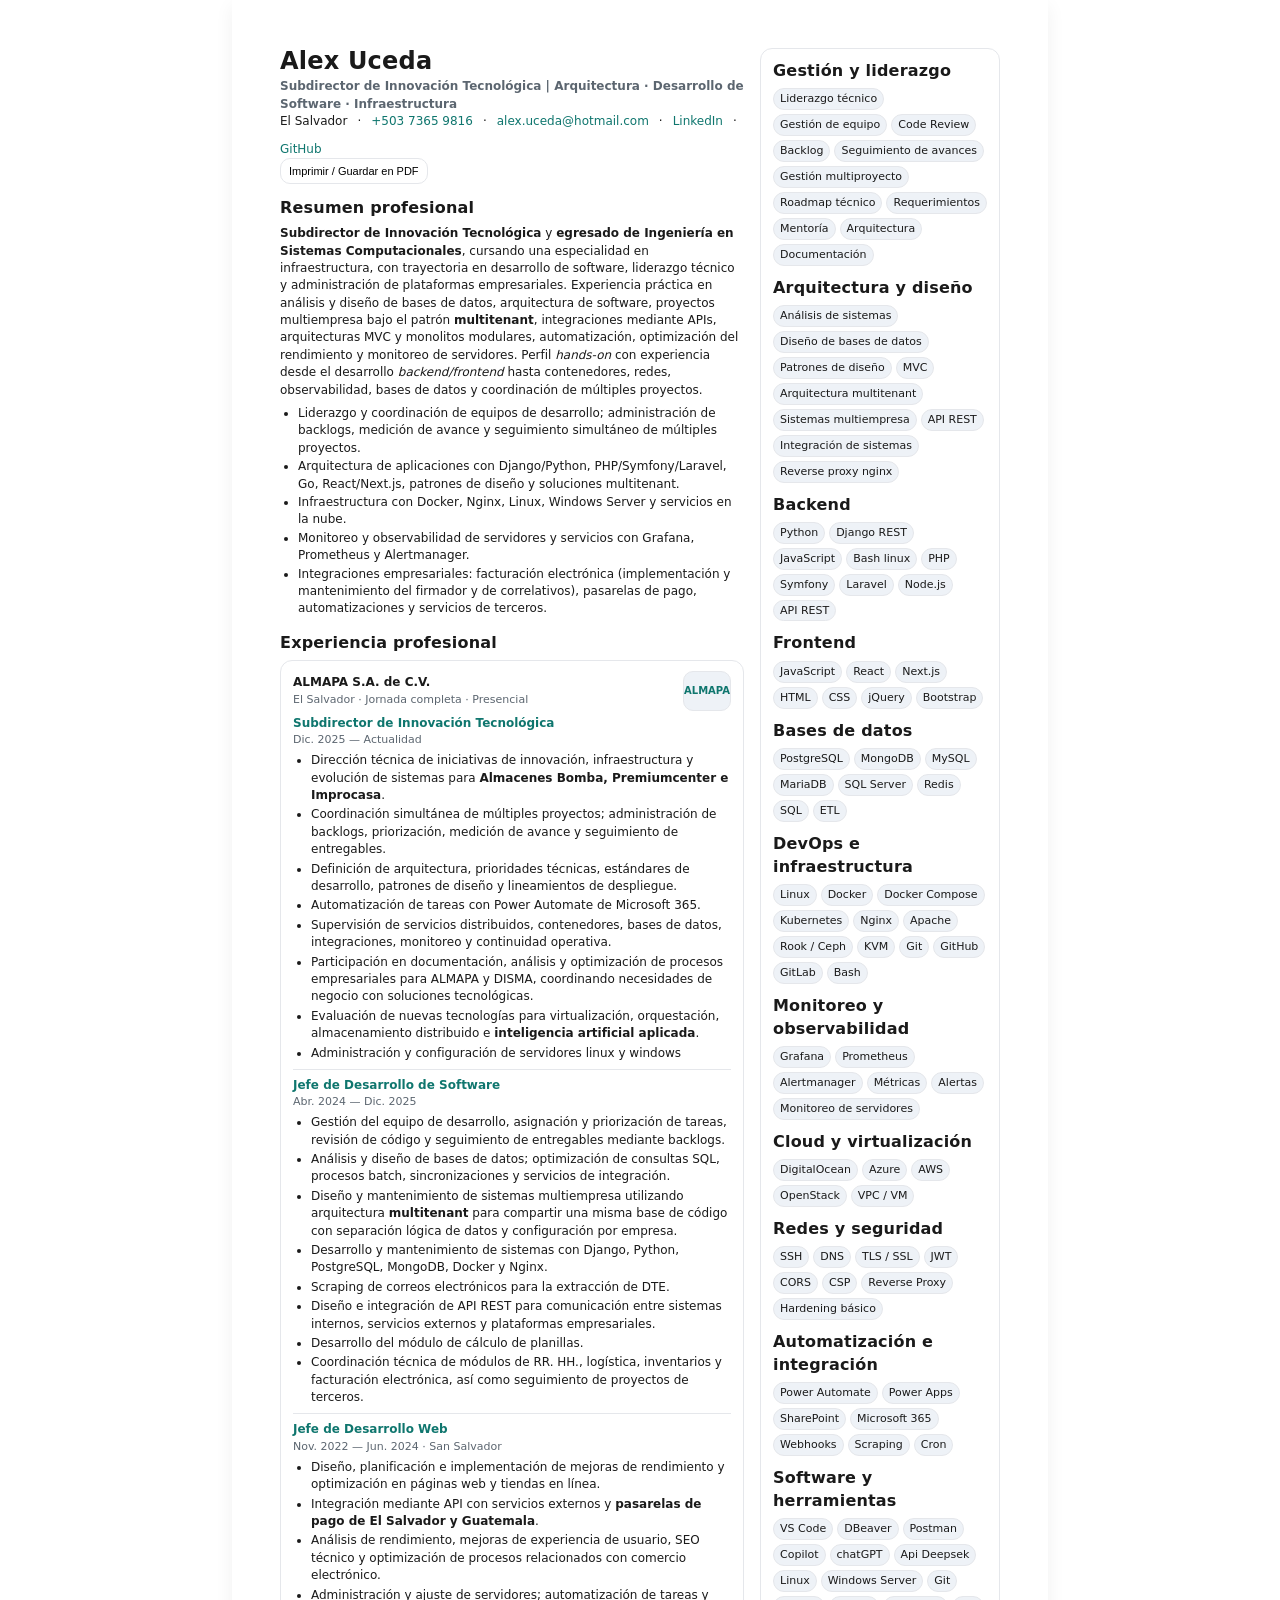
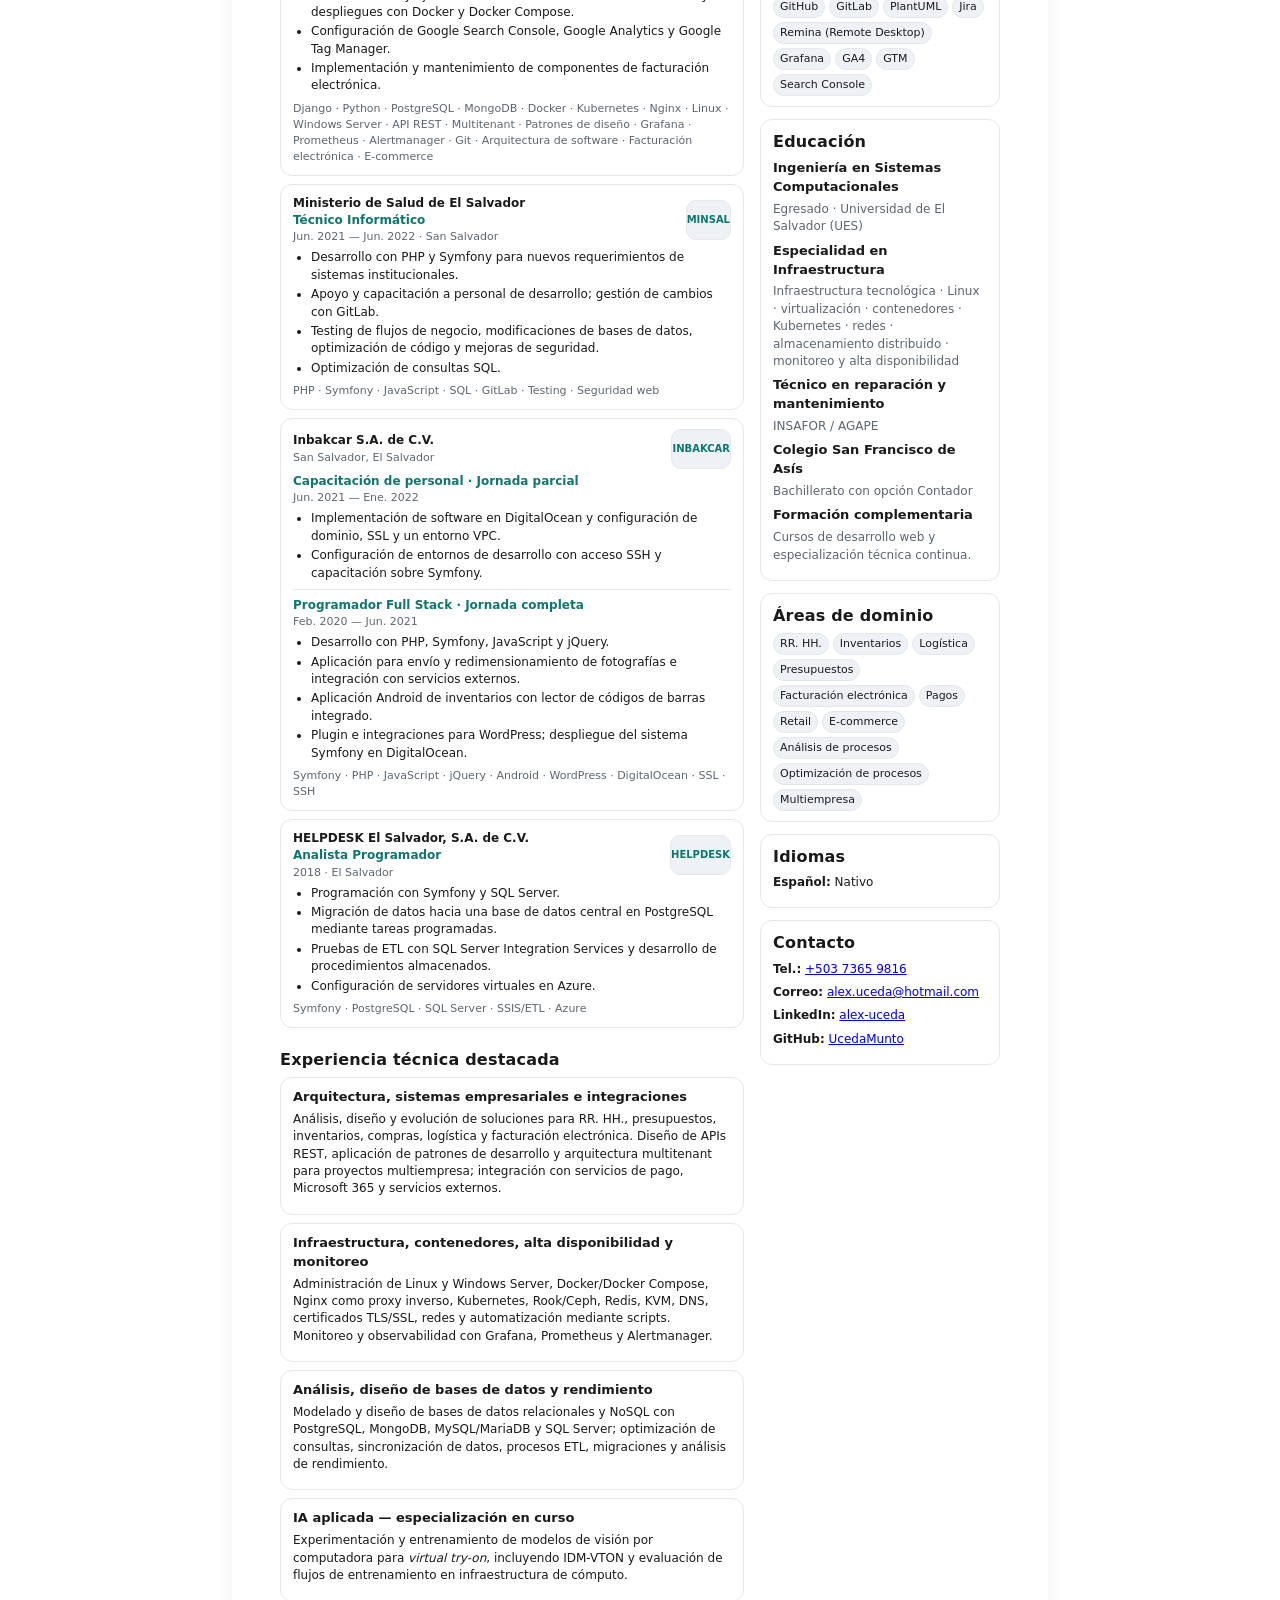
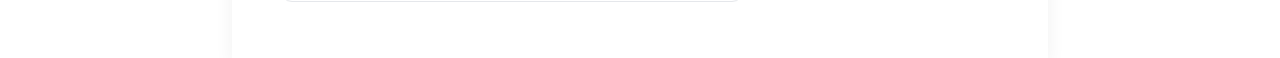
==== commit 5e34616d: "actualizacion" ====
--- a/Curriculum/index.html
+++ b/Curriculum/index.html
@@ -73,10 +73,19 @@
     @media print{
       html,body{height:auto}
       body{background:transparent;-webkit-print-color-adjust:exact;print-color-adjust:exact}
-      .page{width:8.5in;min-height:11in;margin:0 auto;padding:.45in;box-shadow:none;grid-template-columns:1fr 240px}
+      /* los floats no fragmentan bien al imprimir (Chrome empuja la columna
+         entera a otra página); una tabla sí permite que cada celda continúe
+         su contenido en la página siguiente, manteniendo las 2 columnas */
+      .page{width:8.5in;min-height:0;margin:0 auto;padding:.45in;box-shadow:none;display:table;table-layout:fixed;border-collapse:collapse}
+      header{display:table-caption;caption-side:top}
+      main{display:table-cell;width:calc(100% - 256px);box-sizing:border-box;vertical-align:top}
+      aside{display:table-cell;width:240px;padding-left:16px;box-sizing:border-box;vertical-align:top}
       .actions{display:none!important}
       a{color:var(--accent)!important;text-decoration:none}
-      header,.card,.box,h2,h3{break-inside:avoid;page-break-inside:avoid}
+      /* .card puede ser más largo que una página (ej. ALMAPA); evitar romperlo
+         entero deja huecos en blanco, así que solo se protegen sus sub-bloques */
+      header,.box,h2,h3,.card-header,.role-block{break-inside:avoid;page-break-inside:avoid}
+      .card{break-inside:auto;page-break-inside:auto}
       ul,p{orphans:3;widows:3}
     }
   </style>
@@ -100,23 +109,22 @@
 </head>
 <body>
   <section class="page" role="document" aria-label="Currículum de Alex Uceda">
-
-    <header>
+    <main>
       <div>
-        <h1>Alex Uceda</h1>
-        <div class="tagline">Subdirector de Innovación Tecnológica | Arquitectura · Desarrollo de Software · Infraestructura</div>
-        <div class="contact" aria-label="Contacto">
-          <span>El Salvador</span><span>·</span>
-          <a href="tel:+50373659816">+503 7365 9816</a><span>·</span>
-          <a href="mailto:alex.uceda@hotmail.com">alex.uceda@hotmail.com</a><span>·</span>
-          <a href="https://www.linkedin.com/in/alex-uceda" target="_blank" rel="noopener noreferrer">LinkedIn</a><span>·</span>
-          <a href="https://github.com/UcedaMunto" target="_blank" rel="noopener noreferrer">GitHub</a>
+        <div>
+          <h1>Alex Uceda</h1>
+          <div class="tagline">Subdirector de Innovación Tecnológica | Arquitectura · Desarrollo de Software · Infraestructura</div>
+          <div class="contact" aria-label="Contacto">
+            <span>El Salvador</span><span>·</span>
+            <a href="tel:+50373659816">+503 7365 9816</a><span>·</span>
+            <a href="mailto:alex.uceda@hotmail.com">alex.uceda@hotmail.com</a><span>·</span>
+            <a href="https://www.linkedin.com/in/alex-uceda" target="_blank" rel="noopener noreferrer">LinkedIn</a><span>·</span>
+            <a href="https://github.com/UcedaMunto" target="_blank" rel="noopener noreferrer">GitHub</a>
+          </div>
+        </div>
+        <div class="actions"><button class="btn" onclick="window.print()">Imprimir / Guardar en PDF</button>
         </div>
       </div>
-      <div class="actions"><button class="btn" onclick="window.print()">Imprimir / Guardar en PDF</button></div>
-    </header>
-
-    <main>
       <section>
         <h2>Resumen profesional</h2>
         <p>
@@ -307,13 +315,15 @@
           <span class="chip">Sistemas multiempresa</span>
           <span class="chip">API REST</span>
           <span class="chip">Integración de sistemas</span>
+          <span class="chip">Reverse proxy nginx</span>
         </div>
 
         <h2>Backend</h2>
         <div class="chips">
           <span class="chip">Python</span>
-          <span class="chip">Django</span>
           <span class="chip">Django REST</span>
+          <span class="chip">JavaScript</span>
+          <span class="chip">Bash linux</span>
           <span class="chip">PHP</span>
           <span class="chip">Symfony</span>
           <span class="chip">Laravel</span>
@@ -397,7 +407,6 @@
           <span class="chip">Power Apps</span>
           <span class="chip">SharePoint</span>
           <span class="chip">Microsoft 365</span>
-          <span class="chip">SAP / ERP</span>
           <span class="chip">Webhooks</span>
           <span class="chip">Scraping</span>
           <span class="chip">Cron</span>
@@ -408,6 +417,9 @@
           <span class="chip">VS Code</span>
           <span class="chip">DBeaver</span>
           <span class="chip">Postman</span>
+          <span class="chip">Copilot</span>
+          <span class="chip">chatGPT</span>
+          <span class="chip">Api Deepsek</span>
           <span class="chip">Linux</span>
           <span class="chip">Windows Server</span>
           <span class="chip">Git</span>
@@ -415,6 +427,7 @@
           <span class="chip">GitLab</span>
           <span class="chip">PlantUML</span>
           <span class="chip">Jira</span>
+          <span class="chip">Remina (Remote Desktop)</span>
           <span class="chip">Grafana</span>
           <span class="chip">GA4</span>
           <span class="chip">GTM</span>
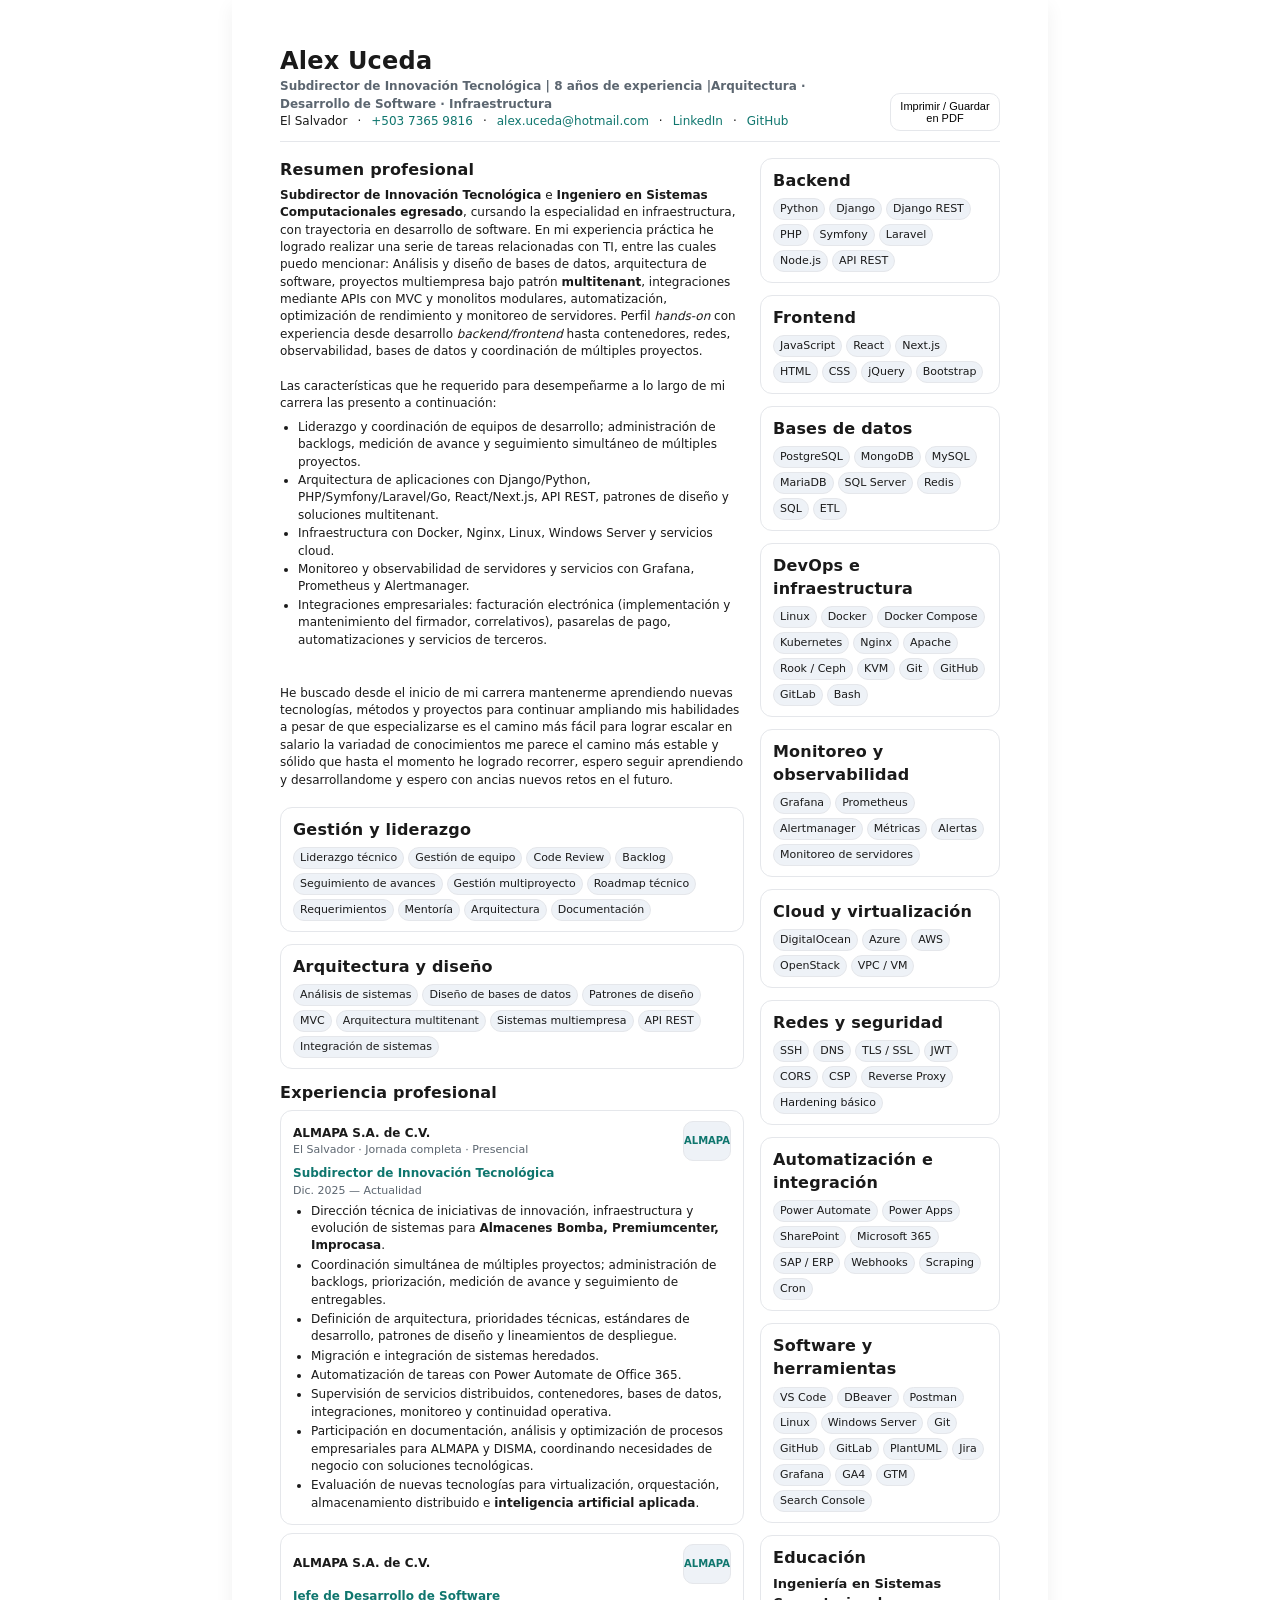
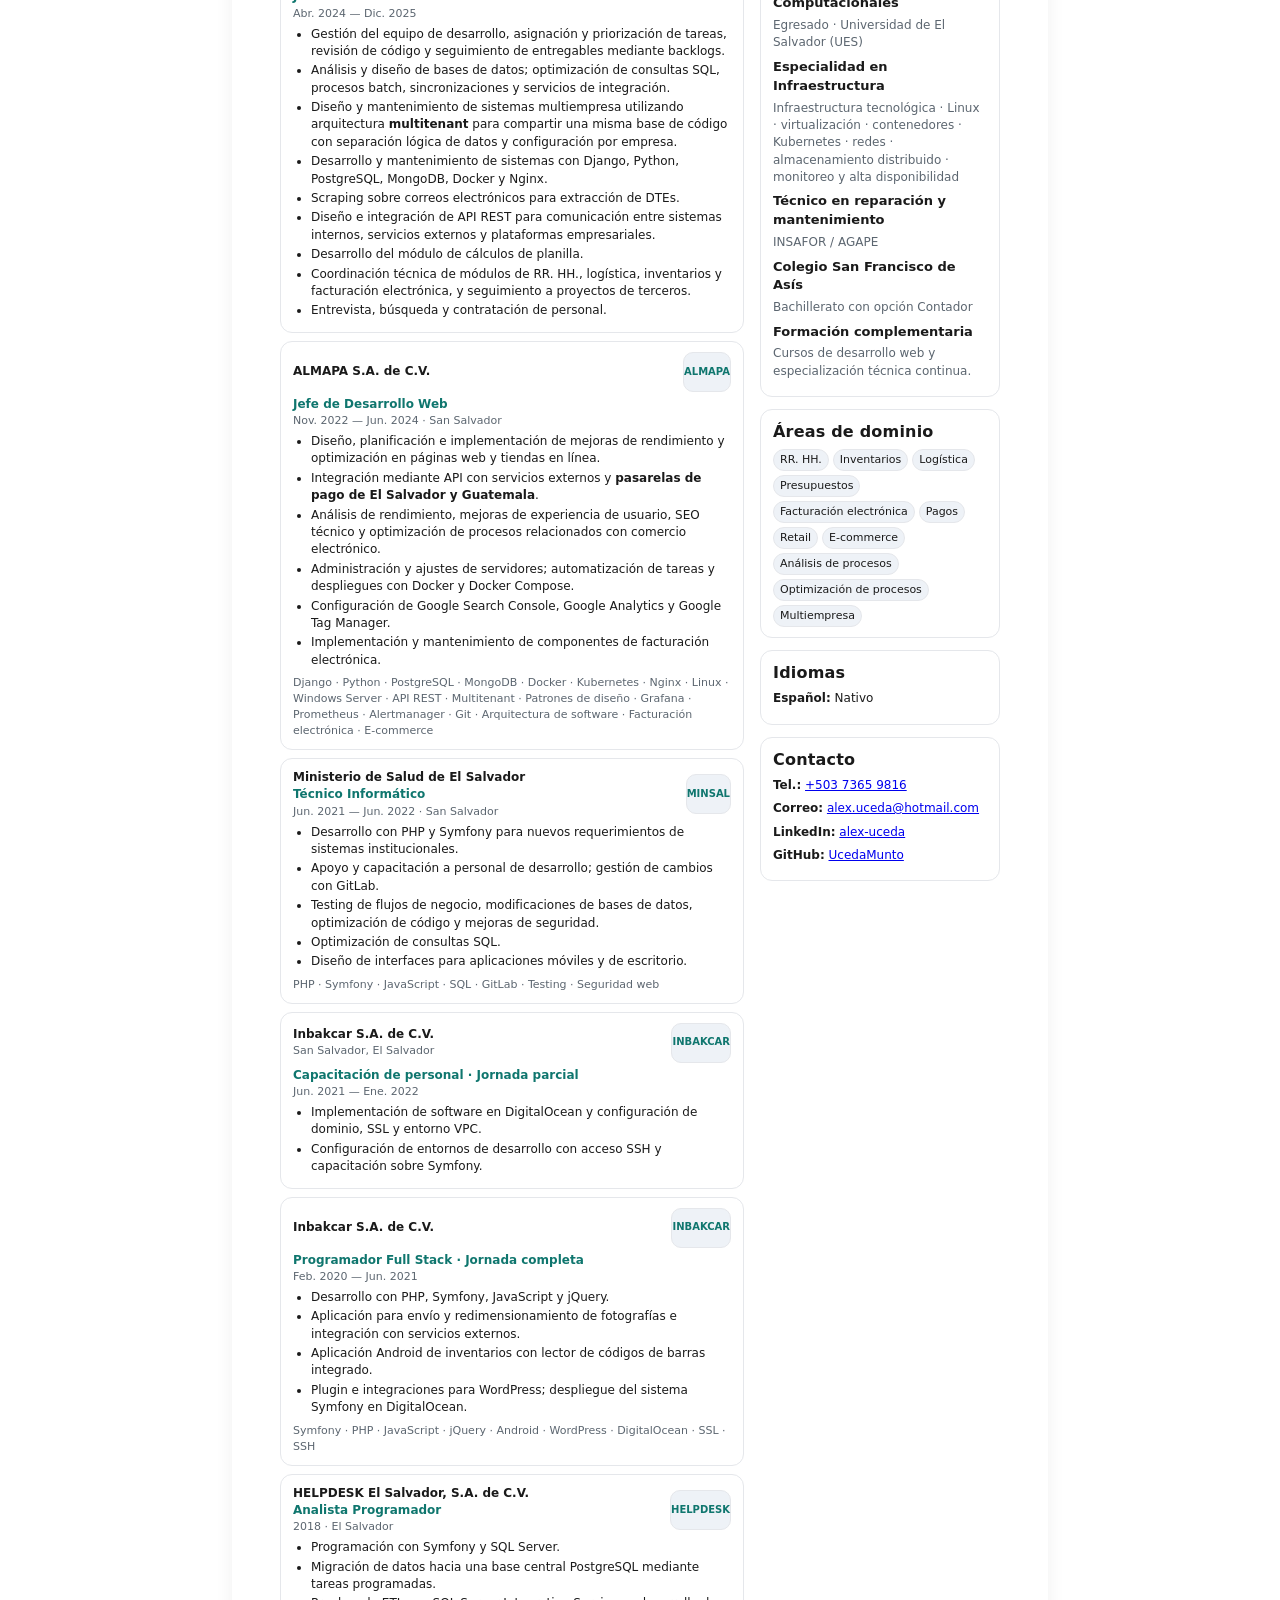
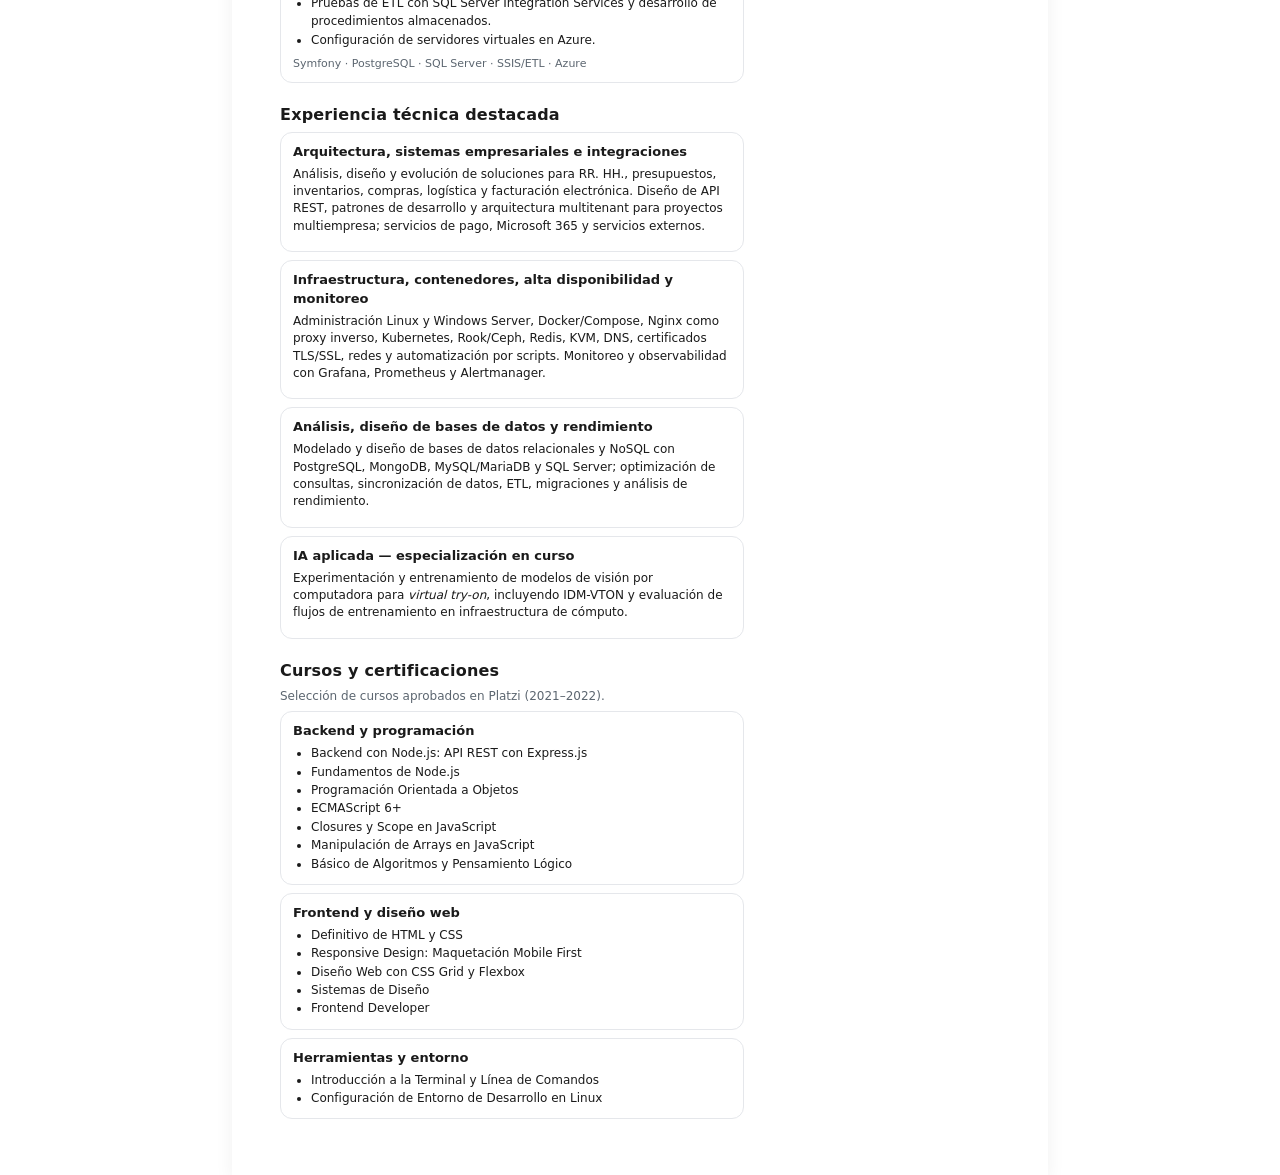
==== commit f9ace538: "actualización actualización" ====
--- a/Curriculum/index.html
+++ b/Curriculum/index.html
@@ -5,7 +5,7 @@
   <meta http-equiv="X-UA-Compatible" content="IE=edge">
   <meta name="viewport" content="width=device-width, initial-scale=1">
 
-  <meta name="description" content="Currículum Vitae de Alex Uceda - Subdirector de Innovación Tecnológica, egresado de Ingeniería en Sistemas Computacionales y con especialidad en infraestructura, con experiencia en arquitectura, desarrollo de software, proyectos multitenant, DevOps, observabilidad y bases de datos.">
+  <meta name="description" content="Currículum Vitae de Alex Uceda - Subdirector de Innovación Tecnológica, Ingeniero en Sistemas Computacionales egresado con especialidad en infraestructura, experiencia en arquitectura, desarrollo de software, proyectos multitenant, DevOps, observabilidad y bases de datos.">
   <meta name="keywords" content="Alex Uceda, Currículum, Innovación Tecnológica, Ingeniería en Sistemas Computacionales, Infraestructura, Desarrollo de Software, Django, Symfony, Docker, Kubernetes, PostgreSQL, DevOps, Multitenant, Grafana, Prometheus, Alertmanager, API REST, El Salvador">
   <meta name="author" content="Alex Uceda">
   <meta name="robots" content="index, follow, max-snippet:-1, max-image-preview:large, max-video-preview:-1">
@@ -73,19 +73,10 @@
     @media print{
       html,body{height:auto}
       body{background:transparent;-webkit-print-color-adjust:exact;print-color-adjust:exact}
-      /* los floats no fragmentan bien al imprimir (Chrome empuja la columna
-         entera a otra página); una tabla sí permite que cada celda continúe
-         su contenido en la página siguiente, manteniendo las 2 columnas */
-      .page{width:8.5in;min-height:0;margin:0 auto;padding:.45in;box-shadow:none;display:table;table-layout:fixed;border-collapse:collapse}
-      header{display:table-caption;caption-side:top}
-      main{display:table-cell;width:calc(100% - 256px);box-sizing:border-box;vertical-align:top}
-      aside{display:table-cell;width:240px;padding-left:16px;box-sizing:border-box;vertical-align:top}
+      .page{width:8.5in;min-height:11in;margin:0 auto;padding:.45in;box-shadow:none;grid-template-columns:1fr 240px}
       .actions{display:none!important}
       a{color:var(--accent)!important;text-decoration:none}
-      /* .card puede ser más largo que una página (ej. ALMAPA); evitar romperlo
-         entero deja huecos en blanco, así que solo se protegen sus sub-bloques */
-      header,.box,h2,h3,.card-header,.role-block{break-inside:avoid;page-break-inside:avoid}
-      .card{break-inside:auto;page-break-inside:auto}
+      header,.card,.box,h2,h3{break-inside:avoid;page-break-inside:avoid}
       ul,p{orphans:3;widows:3}
     }
   </style>
@@ -109,186 +100,48 @@
 </head>
 <body>
   <section class="page" role="document" aria-label="Currículum de Alex Uceda">
+
+    <header>
+      <div>
+        <h1>Alex Uceda</h1>
+        <div class="tagline">Subdirector de Innovación Tecnológica | 8 años de experiencia |Arquitectura · Desarrollo de Software · Infraestructura </div>
+        <div class="contact" aria-label="Contacto">
+          <span>El Salvador</span><span>·</span>
+          <a href="tel:+50373659816">+503 7365 9816</a><span>·</span>
+          <a href="mailto:alex.uceda@hotmail.com">alex.uceda@hotmail.com</a><span>·</span>
+          <a href="https://www.linkedin.com/in/alex-uceda" target="_blank" rel="noopener noreferrer">LinkedIn</a><span>·</span>
+          <a href="https://github.com/UcedaMunto" target="_blank" rel="noopener noreferrer">GitHub</a>
+        </div>
+      </div>
+      <div class="actions"><button class="btn" onclick="window.print()">Imprimir / Guardar en PDF</button></div>
+    </header>
+
     <main>
-      <div>
-        <div>
-          <h1>Alex Uceda</h1>
-          <div class="tagline">Subdirector de Innovación Tecnológica | Arquitectura · Desarrollo de Software · Infraestructura</div>
-          <div class="contact" aria-label="Contacto">
-            <span>El Salvador</span><span>·</span>
-            <a href="tel:+50373659816">+503 7365 9816</a><span>·</span>
-            <a href="mailto:alex.uceda@hotmail.com">alex.uceda@hotmail.com</a><span>·</span>
-            <a href="https://www.linkedin.com/in/alex-uceda" target="_blank" rel="noopener noreferrer">LinkedIn</a><span>·</span>
-            <a href="https://github.com/UcedaMunto" target="_blank" rel="noopener noreferrer">GitHub</a>
-          </div>
-        </div>
-        <div class="actions"><button class="btn" onclick="window.print()">Imprimir / Guardar en PDF</button>
-        </div>
-      </div>
       <section>
         <h2>Resumen profesional</h2>
         <p>
-          <strong>Subdirector de Innovación Tecnológica</strong> y <strong>egresado de Ingeniería en Sistemas Computacionales</strong>, cursando una especialidad en infraestructura, con trayectoria en desarrollo de software, liderazgo técnico y administración de plataformas empresariales.
-          Experiencia práctica en análisis y diseño de bases de datos, arquitectura de software, proyectos multiempresa bajo el patrón <strong>multitenant</strong>, integraciones mediante APIs, arquitecturas MVC y monolitos modulares, automatización, optimización del rendimiento y monitoreo de servidores.
-          Perfil <em>hands-on</em> con experiencia desde el desarrollo <em>backend/frontend</em> hasta contenedores, redes, observabilidad, bases de datos y coordinación de múltiples proyectos.
+          <strong>Subdirector de Innovación Tecnológica</strong> e <strong>Ingeniero en Sistemas Computacionales egresado</strong>, cursando la especialidad en infraestructura, con trayectoria en desarrollo de software.
+          En mi experiencia práctica he logrado realizar una serie de tareas relacionadas con TI, entre las cuales puedo mencionar:
+          Análisis y diseño de bases de datos, arquitectura de software, proyectos multiempresa bajo patrón <strong>multitenant</strong>, integraciones mediante APIs con MVC y monolitos modulares, automatización, optimización de rendimiento y monitoreo de servidores.
+          Perfil <em>hands-on</em> con experiencia desde desarrollo <em>backend/frontend</em> hasta contenedores, redes, observabilidad, bases de datos y coordinación de múltiples proyectos.
+          <br><br>
+          Las características que he requerido para desempeñarme a lo largo de mi carrera las presento a continuación:
         </p>
         <ul class="compact">
           <li>Liderazgo y coordinación de equipos de desarrollo; administración de backlogs, medición de avance y seguimiento simultáneo de múltiples proyectos.</li>
-          <li>Arquitectura de aplicaciones con Django/Python, PHP/Symfony/Laravel, Go, React/Next.js, patrones de diseño y soluciones multitenant.</li>
-          <li>Infraestructura con Docker, Nginx, Linux, Windows Server y servicios en la nube.</li>
+          <li>Arquitectura de aplicaciones con Django/Python, PHP/Symfony/Laravel/Go, React/Next.js, API REST, patrones de diseño y soluciones multitenant.</li>
+          <li>Infraestructura con Docker, Nginx, Linux, Windows Server y servicios cloud.</li>
           <li>Monitoreo y observabilidad de servidores y servicios con Grafana, Prometheus y Alertmanager.</li>
-          <li>Integraciones empresariales: facturación electrónica (implementación y mantenimiento del firmador y de correlativos), pasarelas de pago, automatizaciones y servicios de terceros.</li>
+          <li>Integraciones empresariales: facturación electrónica (implementación y mantenimiento del firmador, correlativos), pasarelas de pago, automatizaciones y servicios de terceros.</li>
         </ul>
-      </section>
-
-      <section>
-        <h2>Experiencia profesional</h2>
-
-        <article class="card" aria-label="ALMAPA S.A. de C.V.">
-          <div class="card-header">
-            <div>
-              <div class="employer">ALMAPA S.A. de C.V.</div>
-              <div class="loc">El Salvador · Jornada completa · Presencial</div>
-            </div>
-            <div class="logo-badge">ALMAPA</div>
-          </div>
-
-          <div class="role-block">
-            <div class="role">Subdirector de Innovación Tecnológica</div>
-            <div class="when">Dic. 2025 — Actualidad</div>
-            <ul>
-              <li>Dirección técnica de iniciativas de innovación, infraestructura y evolución de sistemas para <strong>Almacenes Bomba, Premiumcenter e Improcasa</strong>.</li>
-              <li>Coordinación simultánea de múltiples proyectos; administración de backlogs, priorización, medición de avance y seguimiento de entregables.</li>
-              <li>Definición de arquitectura, prioridades técnicas, estándares de desarrollo, patrones de diseño y lineamientos de despliegue.</li>
-              <li>Automatización de tareas con Power Automate de Microsoft 365.</li>
-              <li>Supervisión de servicios distribuidos, contenedores, bases de datos, integraciones, monitoreo y continuidad operativa.</li>
-              <li>Participación en documentación, análisis y optimización de procesos empresariales para ALMAPA y DISMA, coordinando necesidades de negocio con soluciones tecnológicas.</li>
-              <li>Evaluación de nuevas tecnologías para virtualización, orquestación, almacenamiento distribuido e <strong>inteligencia artificial aplicada</strong>.</li>
-              <li>Administración y configuración de servidores linux y windows</li>
-            </ul>
-          </div>
-
-          <div class="role-block">
-            <div class="role">Jefe de Desarrollo de Software</div>
-            <div class="when">Abr. 2024 — Dic. 2025</div>
-            <ul>
-              <li>Gestión del equipo de desarrollo, asignación y priorización de tareas, revisión de código y seguimiento de entregables mediante backlogs.</li>
-              <li>Análisis y diseño de bases de datos; optimización de consultas SQL, procesos batch, sincronizaciones y servicios de integración.</li>
-              <li>Diseño y mantenimiento de sistemas multiempresa utilizando arquitectura <strong>multitenant</strong> para compartir una misma base de código con separación lógica de datos y configuración por empresa.</li>
-              <li>Desarrollo y mantenimiento de sistemas con Django, Python, PostgreSQL, MongoDB, Docker y Nginx.</li>
-              <li>Scraping de correos electrónicos para la extracción de DTE.</li>
-              <li>Diseño e integración de API REST para comunicación entre sistemas internos, servicios externos y plataformas empresariales.</li>
-              <li>Desarrollo del módulo de cálculo de planillas.</li>
-              <li>Coordinación técnica de módulos de RR. HH., logística, inventarios y facturación electrónica, así como seguimiento de proyectos de terceros.</li>
-            </ul>
-          </div>
-
-          <div class="role-block">
-            <div class="role">Jefe de Desarrollo Web</div>
-            <div class="when">Nov. 2022 — Jun. 2024 · San Salvador</div>
-            <ul>
-              <li>Diseño, planificación e implementación de mejoras de rendimiento y optimización en páginas web y tiendas en línea.</li>
-              <li>Integración mediante API con servicios externos y <strong>pasarelas de pago de El Salvador y Guatemala</strong>.</li>
-              <li>Análisis de rendimiento, mejoras de experiencia de usuario, SEO técnico y optimización de procesos relacionados con comercio electrónico.</li>
-              <li>Administración y ajuste de servidores; automatización de tareas y despliegues con Docker y Docker Compose.</li>
-              <li>Configuración de Google Search Console, Google Analytics y Google Tag Manager.</li>
-              <li>Implementación y mantenimiento de componentes de facturación electrónica.</li>
-            </ul>
-          </div>
-
-          <div class="stack muted">Django · Python · PostgreSQL · MongoDB · Docker · Kubernetes · Nginx · Linux · Windows Server · API REST · Multitenant · Patrones de diseño · Grafana · Prometheus · Alertmanager · Git · Arquitectura de software · Facturación electrónica · E-commerce</div>
-        </article>
-
-        <article class="card" aria-label="Ministerio de Salud de El Salvador">
-          <div class="card-header">
-            <div>
-              <div class="employer">Ministerio de Salud de El Salvador</div>
-              <div class="role">Técnico Informático</div>
-              <div class="when">Jun. 2021 — Jun. 2022 · San Salvador</div>
-            </div>
-            <div class="logo-badge">MINSAL</div>
-          </div>
-          <ul>
-            <li>Desarrollo con PHP y Symfony para nuevos requerimientos de sistemas institucionales.</li>
-            <li>Apoyo y capacitación a personal de desarrollo; gestión de cambios con GitLab.</li>
-            <li>Testing de flujos de negocio, modificaciones de bases de datos, optimización de código y mejoras de seguridad.</li>
-            <li>Optimización de consultas SQL.</li>
-          </ul>
-          <div class="stack muted">PHP · Symfony · JavaScript · SQL · GitLab · Testing · Seguridad web</div>
-        </article>
-
-        <article class="card" aria-label="Inbakcar S.A. de C.V.">
-          <div class="card-header">
-            <div>
-              <div class="employer">Inbakcar S.A. de C.V.</div>
-              <div class="loc">San Salvador, El Salvador</div>
-            </div>
-            <div class="logo-badge">INBAKCAR</div>
-          </div>
-
-          <div class="role-block">
-            <div class="role">Capacitación de personal · Jornada parcial</div>
-            <div class="when">Jun. 2021 — Ene. 2022</div>
-            <ul>
-              <li>Implementación de software en DigitalOcean y configuración de dominio, SSL y un entorno VPC.</li>
-              <li>Configuración de entornos de desarrollo con acceso SSH y capacitación sobre Symfony.</li>
-            </ul>
-          </div>
-
-          <div class="role-block">
-            <div class="role">Programador Full Stack · Jornada completa</div>
-            <div class="when">Feb. 2020 — Jun. 2021</div>
-            <ul>
-              <li>Desarrollo con PHP, Symfony, JavaScript y jQuery.</li>
-              <li>Aplicación para envío y redimensionamiento de fotografías e integración con servicios externos.</li>
-              <li>Aplicación Android de inventarios con lector de códigos de barras integrado.</li>
-              <li>Plugin e integraciones para WordPress; despliegue del sistema Symfony en DigitalOcean.</li>
-            </ul>
-          </div>
-          <div class="stack muted">Symfony · PHP · JavaScript · jQuery · Android · WordPress · DigitalOcean · SSL · SSH</div>
-        </article>
-
-        <article class="card" aria-label="HELPDESK El Salvador">
-          <div class="card-header">
-            <div>
-              <div class="employer">HELPDESK El Salvador, S.A. de C.V.</div>
-              <div class="role">Analista Programador</div>
-              <div class="when">2018 · El Salvador</div>
-            </div>
-            <div class="logo-badge">HELPDESK</div>
-          </div>
-          <ul>
-            <li>Programación con Symfony y SQL Server.</li>
-            <li>Migración de datos hacia una base de datos central en PostgreSQL mediante tareas programadas.</li>
-            <li>Pruebas de ETL con SQL Server Integration Services y desarrollo de procedimientos almacenados.</li>
-            <li>Configuración de servidores virtuales en Azure.</li>
-          </ul>
-          <div class="stack muted">Symfony · PostgreSQL · SQL Server · SSIS/ETL · Azure</div>
-        </article>
-      </section>
-
-      <section>
-        <h2>Experiencia técnica destacada</h2>
-        <div class="card">
-          <h3>Arquitectura, sistemas empresariales e integraciones</h3>
-          <p>Análisis, diseño y evolución de soluciones para RR. HH., presupuestos, inventarios, compras, logística y facturación electrónica. Diseño de APIs REST, aplicación de patrones de desarrollo y arquitectura multitenant para proyectos multiempresa; integración con servicios de pago, Microsoft 365 y servicios externos.</p>
-        </div>
-        <div class="card">
-          <h3>Infraestructura, contenedores, alta disponibilidad y monitoreo</h3>
-          <p>Administración de Linux y Windows Server, Docker/Docker Compose, Nginx como proxy inverso, Kubernetes, Rook/Ceph, Redis, KVM, DNS, certificados TLS/SSL, redes y automatización mediante scripts. Monitoreo y observabilidad con Grafana, Prometheus y Alertmanager.</p>
-        </div>
-        <div class="card">
-          <h3>Análisis, diseño de bases de datos y rendimiento</h3>
-          <p>Modelado y diseño de bases de datos relacionales y NoSQL con PostgreSQL, MongoDB, MySQL/MariaDB y SQL Server; optimización de consultas, sincronización de datos, procesos ETL, migraciones y análisis de rendimiento.</p>
-        </div>
-        <div class="card">
-          <h3>IA aplicada — especialización en curso</h3>
-          <p>Experimentación y entrenamiento de modelos de visión por computadora para <em>virtual try-on</em>, incluyendo IDM-VTON y evaluación de flujos de entrenamiento en infraestructura de cómputo.</p>
-        </div>
-      </section>
-    </main>
-
-    <aside>
+        <br> <br>
+        <p>He buscado desde el inicio de mi carrera mantenerme aprendiendo nuevas tecnologías, métodos y proyectos
+          para continuar ampliando mis habilidades a pesar de que especializarse es el camino más fácil para lograr escalar en salario 
+          la variadad de conocimientos me parece el camino más estable y sólido que hasta el momento he logrado recorrer, espero seguir 
+          aprendiendo y desarrollandome y espero con ancias nuevos retos en el futuro.
+        </p>
+      </section>
+
       <section class="box">
         <h2>Gestión y liderazgo</h2>
         <div class="chips">
@@ -304,7 +157,9 @@
           <span class="chip">Arquitectura</span>
           <span class="chip">Documentación</span>
         </div>
-
+      </section>
+
+      <section class="box">
         <h2>Arquitectura y diseño</h2>
         <div class="chips">
           <span class="chip">Análisis de sistemas</span>
@@ -315,22 +170,238 @@
           <span class="chip">Sistemas multiempresa</span>
           <span class="chip">API REST</span>
           <span class="chip">Integración de sistemas</span>
-          <span class="chip">Reverse proxy nginx</span>
-        </div>
-
+        </div>
+      </section>
+
+      <section>
+        <h2>Experiencia profesional</h2>
+
+        <article class="card" aria-label="ALMAPA S.A. de C.V.">
+          <div class="card-header">
+            <div>
+              <div class="employer">ALMAPA S.A. de C.V.</div>
+              <div class="loc">El Salvador · Jornada completa · Presencial</div>
+            </div>
+            <div class="logo-badge">ALMAPA</div>
+          </div>
+
+          <div class="role-block">
+            <div class="role">Subdirector de Innovación Tecnológica</div>
+            <div class="when">Dic. 2025 — Actualidad</div>
+            <ul>
+              <li>Dirección técnica de iniciativas de innovación, infraestructura y evolución de sistemas para <strong>Almacenes Bomba, Premiumcenter, Improcasa</strong>.</li>
+              <li>Coordinación simultánea de múltiples proyectos; administración de backlogs, priorización, medición de avance y seguimiento de entregables.</li>
+              <li>Definición de arquitectura, prioridades técnicas, estándares de desarrollo, patrones de diseño y lineamientos de despliegue.</li>
+              <li>Migración e integración de sistemas heredados.</li>
+              <li>Automatización de tareas con Power Automate de Office 365.</li>
+              <li>Supervisión de servicios distribuidos, contenedores, bases de datos, integraciones, monitoreo y continuidad operativa.</li>
+              <li>Participación en documentación, análisis y optimización de procesos empresariales para ALMAPA y DISMA, coordinando necesidades de negocio con soluciones tecnológicas.</li>
+              <li>Evaluación de nuevas tecnologías para virtualización, orquestación, almacenamiento distribuido e <strong>inteligencia artificial aplicada</strong>.</li>
+            </ul>
+          </div>
+        </article>
+
+        <article class="card" aria-label="ALMAPA S.A. de C.V.">
+          <div class="card-header">
+            <div>
+              <div class="employer">ALMAPA S.A. de C.V.</div>
+            </div>
+            <div class="logo-badge">ALMAPA</div>
+          </div>
+
+          <div class="role-block">
+            <div class="role">Jefe de Desarrollo de Software</div>
+            <div class="when">Abr. 2024 — Dic. 2025</div>
+            <ul>
+              <li>Gestión del equipo de desarrollo, asignación y priorización de tareas, revisión de código y seguimiento de entregables mediante backlogs.</li>
+              <li>Análisis y diseño de bases de datos; optimización de consultas SQL, procesos batch, sincronizaciones y servicios de integración.</li>
+              <li>Diseño y mantenimiento de sistemas multiempresa utilizando arquitectura <strong>multitenant</strong> para compartir una misma base de código con separación lógica de datos y configuración por empresa.</li>
+              <li>Desarrollo y mantenimiento de sistemas con Django, Python, PostgreSQL, MongoDB, Docker y Nginx.</li>
+              <li>Scraping sobre correos electrónicos para extracción de DTEs.</li>
+              <li>Diseño e integración de API REST para comunicación entre sistemas internos, servicios externos y plataformas empresariales.</li>
+              <li>Desarrollo del módulo de cálculos de planilla.</li>
+              <li>Coordinación técnica de módulos de RR. HH., logística, inventarios y facturación electrónica, y seguimiento a proyectos de terceros.</li>
+              <li>Entrevista, búsqueda y contratación de personal.</li>
+            </ul>
+          </div>
+        </article>
+
+        <article class="card" aria-label="ALMAPA S.A. de C.V.">
+          <div class="card-header">
+            <div>
+              <div class="employer">ALMAPA S.A. de C.V.</div>
+            </div>
+            <div class="logo-badge">ALMAPA</div>
+          </div>
+
+          <div class="role-block">
+            <div class="role">Jefe de Desarrollo Web</div>
+            <div class="when">Nov. 2022 — Jun. 2024 · San Salvador</div>
+            <ul>
+              <li>Diseño, planificación e implementación de mejoras de rendimiento y optimización en páginas web y tiendas en línea.</li>
+              <li>Integración mediante API con servicios externos y <strong>pasarelas de pago de El Salvador y Guatemala</strong>.</li>
+              <li>Análisis de rendimiento, mejoras de experiencia de usuario, SEO técnico y optimización de procesos relacionados con comercio electrónico.</li>
+              <li>Administración y ajustes de servidores; automatización de tareas y despliegues con Docker y Docker Compose.</li>
+              <li>Configuración de Google Search Console, Google Analytics y Google Tag Manager.</li>
+              <li>Implementación y mantenimiento de componentes de facturación electrónica.</li>
+            </ul>
+          </div>
+
+          <div class="stack muted">Django · Python · PostgreSQL · MongoDB · Docker · Kubernetes · Nginx · Linux · Windows Server · API REST · Multitenant · Patrones de diseño · Grafana · Prometheus · Alertmanager · Git · Arquitectura de software · Facturación electrónica · E-commerce</div>
+        </article>
+
+        <article class="card" aria-label="Ministerio de Salud de El Salvador">
+          <div class="card-header">
+            <div>
+              <div class="employer">Ministerio de Salud de El Salvador</div>
+              <div class="role">Técnico Informático</div>
+              <div class="when">Jun. 2021 — Jun. 2022 · San Salvador</div>
+            </div>
+            <div class="logo-badge">MINSAL</div>
+          </div>
+          <ul>
+            <li>Desarrollo con PHP y Symfony para nuevos requerimientos de sistemas institucionales.</li>
+            <li>Apoyo y capacitación a personal de desarrollo; gestión de cambios con GitLab.</li>
+            <li>Testing de flujos de negocio, modificaciones de bases de datos, optimización de código y mejoras de seguridad.</li>
+            <li>Optimización de consultas SQL.</li>
+            <li>Diseño de interfaces para aplicaciones móviles y de escritorio.</li>
+          </ul>
+          <div class="stack muted">PHP · Symfony · JavaScript · SQL · GitLab · Testing · Seguridad web</div>
+        </article>
+
+        <article class="card" aria-label="Inbakcar S.A. de C.V.">
+          <div class="card-header">
+            <div>
+              <div class="employer">Inbakcar S.A. de C.V.</div>
+              <div class="loc">San Salvador, El Salvador</div>
+            </div>
+            <div class="logo-badge">INBAKCAR</div>
+          </div>
+
+          <div class="role-block">
+            <div class="role">Capacitación de personal · Jornada parcial</div>
+            <div class="when">Jun. 2021 — Ene. 2022</div>
+            <ul>
+              <li>Implementación de software en DigitalOcean y configuración de dominio, SSL y entorno VPC.</li>
+              <li>Configuración de entornos de desarrollo con acceso SSH y capacitación sobre Symfony.</li>
+            </ul>
+          </div>
+        </article>
+
+        <article class="card" aria-label="Inbakcar S.A. de C.V.">
+          <div class="card-header">
+            <div>
+              <div class="employer">Inbakcar S.A. de C.V.</div>
+            </div>
+            <div class="logo-badge">INBAKCAR</div>
+          </div>
+
+          <div class="role-block">
+            <div class="role">Programador Full Stack · Jornada completa</div>
+            <div class="when">Feb. 2020 — Jun. 2021</div>
+            <ul>
+              <li>Desarrollo con PHP, Symfony, JavaScript y jQuery.</li>
+              <li>Aplicación para envío y redimensionamiento de fotografías e integración con servicios externos.</li>
+              <li>Aplicación Android de inventarios con lector de códigos de barras integrado.</li>
+              <li>Plugin e integraciones para WordPress; despliegue del sistema Symfony en DigitalOcean.</li>
+            </ul>
+          </div>
+          <div class="stack muted">Symfony · PHP · JavaScript · jQuery · Android · WordPress · DigitalOcean · SSL · SSH</div>
+        </article>
+
+        <article class="card" aria-label="HELPDESK El Salvador">
+          <div class="card-header">
+            <div>
+              <div class="employer">HELPDESK El Salvador, S.A. de C.V.</div>
+              <div class="role">Analista Programador</div>
+              <div class="when">2018 · El Salvador</div>
+            </div>
+            <div class="logo-badge">HELPDESK</div>
+          </div>
+          <ul>
+            <li>Programación con Symfony y SQL Server.</li>
+            <li>Migración de datos hacia una base central PostgreSQL mediante tareas programadas.</li>
+            <li>Pruebas de ETL con SQL Server Integration Services y desarrollo de procedimientos almacenados.</li>
+            <li>Configuración de servidores virtuales en Azure.</li>
+          </ul>
+          <div class="stack muted">Symfony · PostgreSQL · SQL Server · SSIS/ETL · Azure</div>
+        </article>
+      </section>
+
+      <section>
+        <h2>Experiencia técnica destacada</h2>
+        <div class="card">
+          <h3>Arquitectura, sistemas empresariales e integraciones</h3>
+          <p>Análisis, diseño y evolución de soluciones para RR. HH., presupuestos, inventarios, compras, logística y facturación electrónica. Diseño de API REST, patrones de desarrollo y arquitectura multitenant para proyectos multiempresa; servicios de pago, Microsoft 365 y servicios externos.</p>
+        </div>
+        <div class="card">
+          <h3>Infraestructura, contenedores, alta disponibilidad y monitoreo</h3>
+          <p>Administración Linux y Windows Server, Docker/Compose, Nginx como proxy inverso, Kubernetes, Rook/Ceph, Redis, KVM, DNS, certificados TLS/SSL, redes y automatización por scripts. Monitoreo y observabilidad con Grafana, Prometheus y Alertmanager.</p>
+        </div>
+        <div class="card">
+          <h3>Análisis, diseño de bases de datos y rendimiento</h3>
+          <p>Modelado y diseño de bases de datos relacionales y NoSQL con PostgreSQL, MongoDB, MySQL/MariaDB y SQL Server; optimización de consultas, sincronización de datos, ETL, migraciones y análisis de rendimiento.</p>
+        </div>
+        <div class="card">
+          <h3>IA aplicada — especialización en curso</h3>
+          <p>Experimentación y entrenamiento de modelos de visión por computadora para <em>virtual try-on</em>, incluyendo IDM-VTON y evaluación de flujos de entrenamiento en infraestructura de cómputo.</p>
+        </div>
+      </section>
+
+      <section>
+        <h2>Cursos y certificaciones</h2>
+        <p class="muted">Selección de cursos aprobados en Platzi (2021–2022).</p>
+
+        <div class="card">
+          <h3>Backend y programación</h3>
+          <ul class="compact">
+            <li>Backend con Node.js: API REST con Express.js</li>
+            <li>Fundamentos de Node.js</li>
+            <li>Programación Orientada a Objetos</li>
+            <li>ECMAScript 6+</li>
+            <li>Closures y Scope en JavaScript</li>
+            <li>Manipulación de Arrays en JavaScript</li>
+            <li>Básico de Algoritmos y Pensamiento Lógico</li>
+          </ul>
+        </div>
+
+        <div class="card">
+          <h3>Frontend y diseño web</h3>
+          <ul class="compact">
+            <li>Definitivo de HTML y CSS</li>
+            <li>Responsive Design: Maquetación Mobile First</li>
+            <li>Diseño Web con CSS Grid y Flexbox</li>
+            <li>Sistemas de Diseño</li>
+            <li>Frontend Developer</li>
+          </ul>
+        </div>
+
+        <div class="card">
+          <h3>Herramientas y entorno</h3>
+          <ul class="compact">
+            <li>Introducción a la Terminal y Línea de Comandos</li>
+            <li>Configuración de Entorno de Desarrollo en Linux</li>
+          </ul>
+        </div>
+      </section>
+    </main>
+
+    <aside>
+      <section class="box">
         <h2>Backend</h2>
         <div class="chips">
           <span class="chip">Python</span>
+          <span class="chip">Django</span>
           <span class="chip">Django REST</span>
-          <span class="chip">JavaScript</span>
-          <span class="chip">Bash linux</span>
           <span class="chip">PHP</span>
           <span class="chip">Symfony</span>
           <span class="chip">Laravel</span>
           <span class="chip">Node.js</span>
           <span class="chip">API REST</span>
         </div>
-
+      </section>
+
+      <section class="box">
         <h2>Frontend</h2>
         <div class="chips">
           <span class="chip">JavaScript</span>
@@ -341,7 +412,9 @@
           <span class="chip">jQuery</span>
           <span class="chip">Bootstrap</span>
         </div>
-
+      </section>
+
+      <section class="box">
         <h2>Bases de datos</h2>
         <div class="chips">
           <span class="chip">PostgreSQL</span>
@@ -353,7 +426,9 @@
           <span class="chip">SQL</span>
           <span class="chip">ETL</span>
         </div>
-
+      </section>
+
+      <section class="box">
         <h2>DevOps e infraestructura</h2>
         <div class="chips">
           <span class="chip">Linux</span>
@@ -369,7 +444,9 @@
           <span class="chip">GitLab</span>
           <span class="chip">Bash</span>
         </div>
-
+      </section>
+
+      <section class="box">
         <h2>Monitoreo y observabilidad</h2>
         <div class="chips">
           <span class="chip">Grafana</span>
@@ -379,7 +456,9 @@
           <span class="chip">Alertas</span>
           <span class="chip">Monitoreo de servidores</span>
         </div>
-
+      </section>
+
+      <section class="box">
         <h2>Cloud y virtualización</h2>
         <div class="chips">
           <span class="chip">DigitalOcean</span>
@@ -388,7 +467,9 @@
           <span class="chip">OpenStack</span>
           <span class="chip">VPC / VM</span>
         </div>
-
+      </section>
+
+      <section class="box">
         <h2>Redes y seguridad</h2>
         <div class="chips">
           <span class="chip">SSH</span>
@@ -400,26 +481,28 @@
           <span class="chip">Reverse Proxy</span>
           <span class="chip">Hardening básico</span>
         </div>
-
+      </section>
+
+      <section class="box">
         <h2>Automatización e integración</h2>
         <div class="chips">
           <span class="chip">Power Automate</span>
           <span class="chip">Power Apps</span>
           <span class="chip">SharePoint</span>
           <span class="chip">Microsoft 365</span>
+          <span class="chip">SAP / ERP</span>
           <span class="chip">Webhooks</span>
           <span class="chip">Scraping</span>
           <span class="chip">Cron</span>
         </div>
-
+      </section>
+
+      <section class="box">
         <h2>Software y herramientas</h2>
         <div class="chips">
           <span class="chip">VS Code</span>
           <span class="chip">DBeaver</span>
           <span class="chip">Postman</span>
-          <span class="chip">Copilot</span>
-          <span class="chip">chatGPT</span>
-          <span class="chip">Api Deepsek</span>
           <span class="chip">Linux</span>
           <span class="chip">Windows Server</span>
           <span class="chip">Git</span>
@@ -427,7 +510,6 @@
           <span class="chip">GitLab</span>
           <span class="chip">PlantUML</span>
           <span class="chip">Jira</span>
-          <span class="chip">Remina (Remote Desktop)</span>
           <span class="chip">Grafana</span>
           <span class="chip">GA4</span>
           <span class="chip">GTM</span>
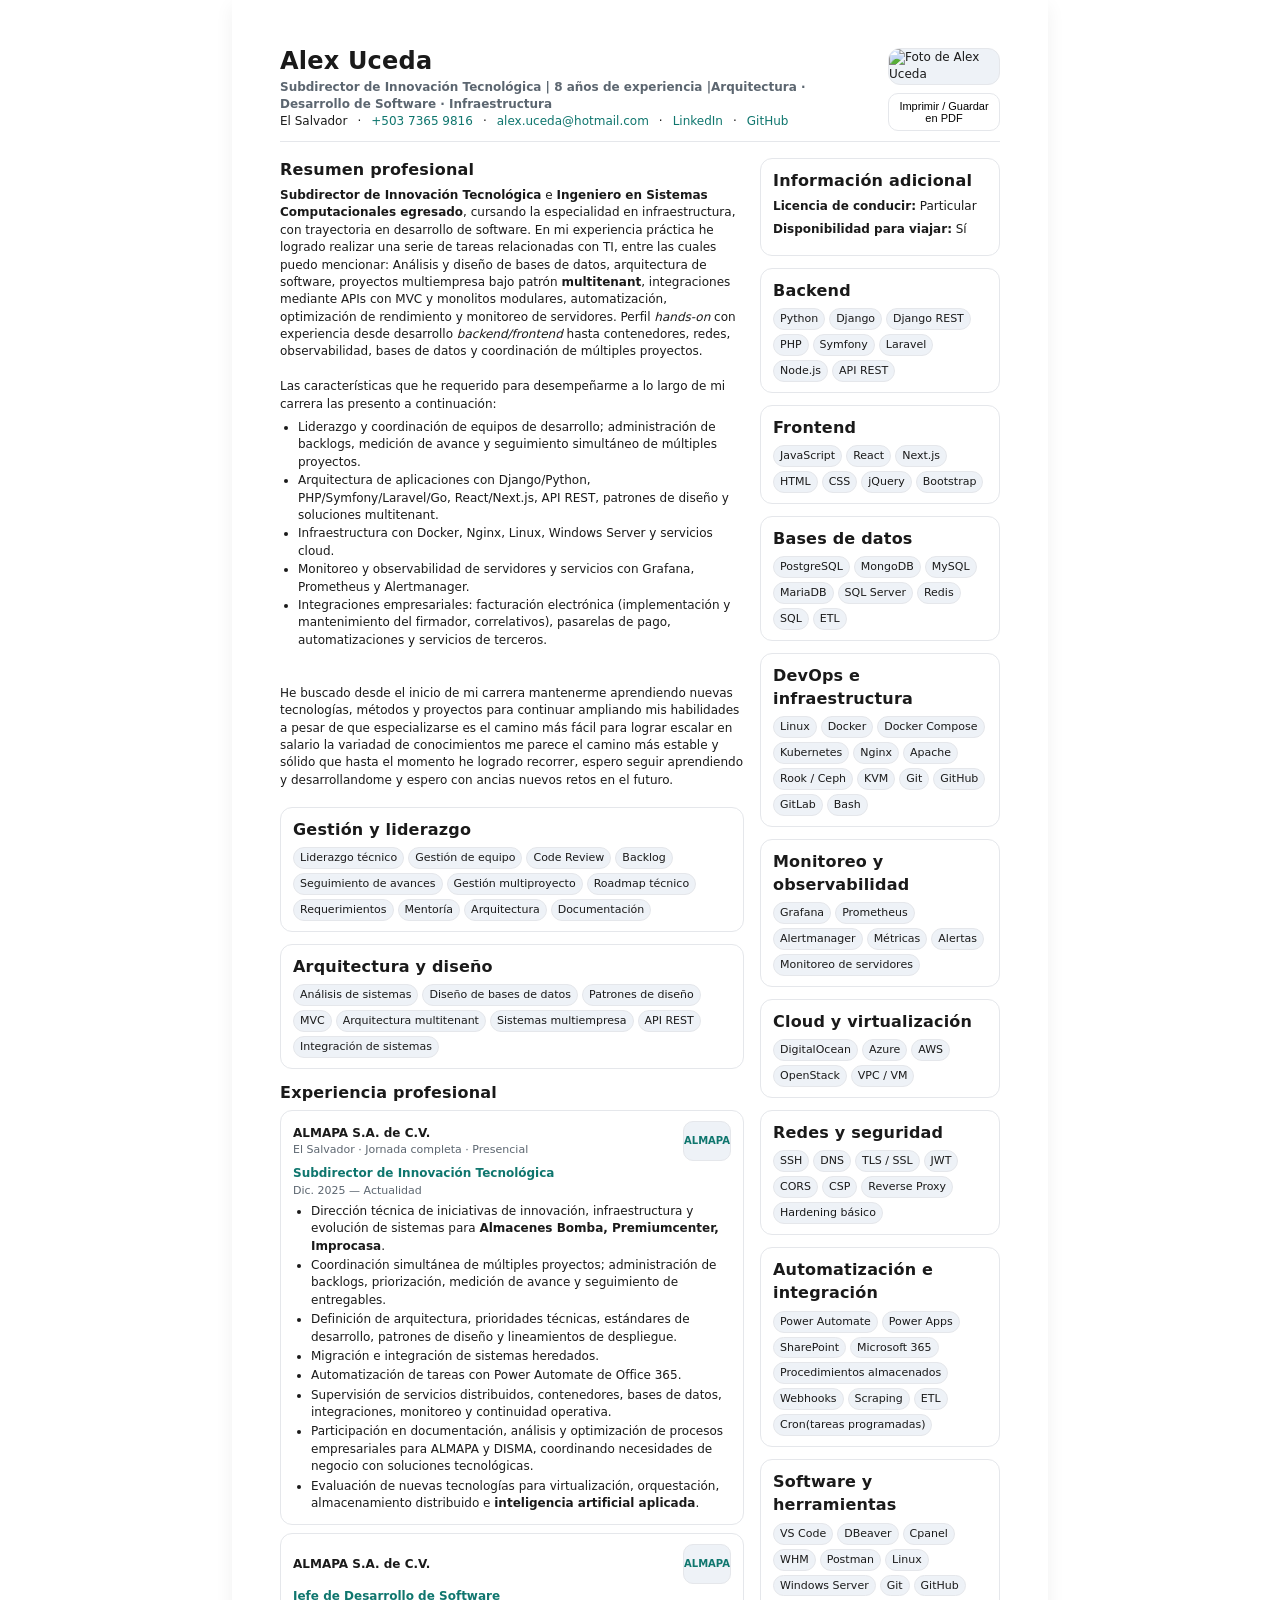
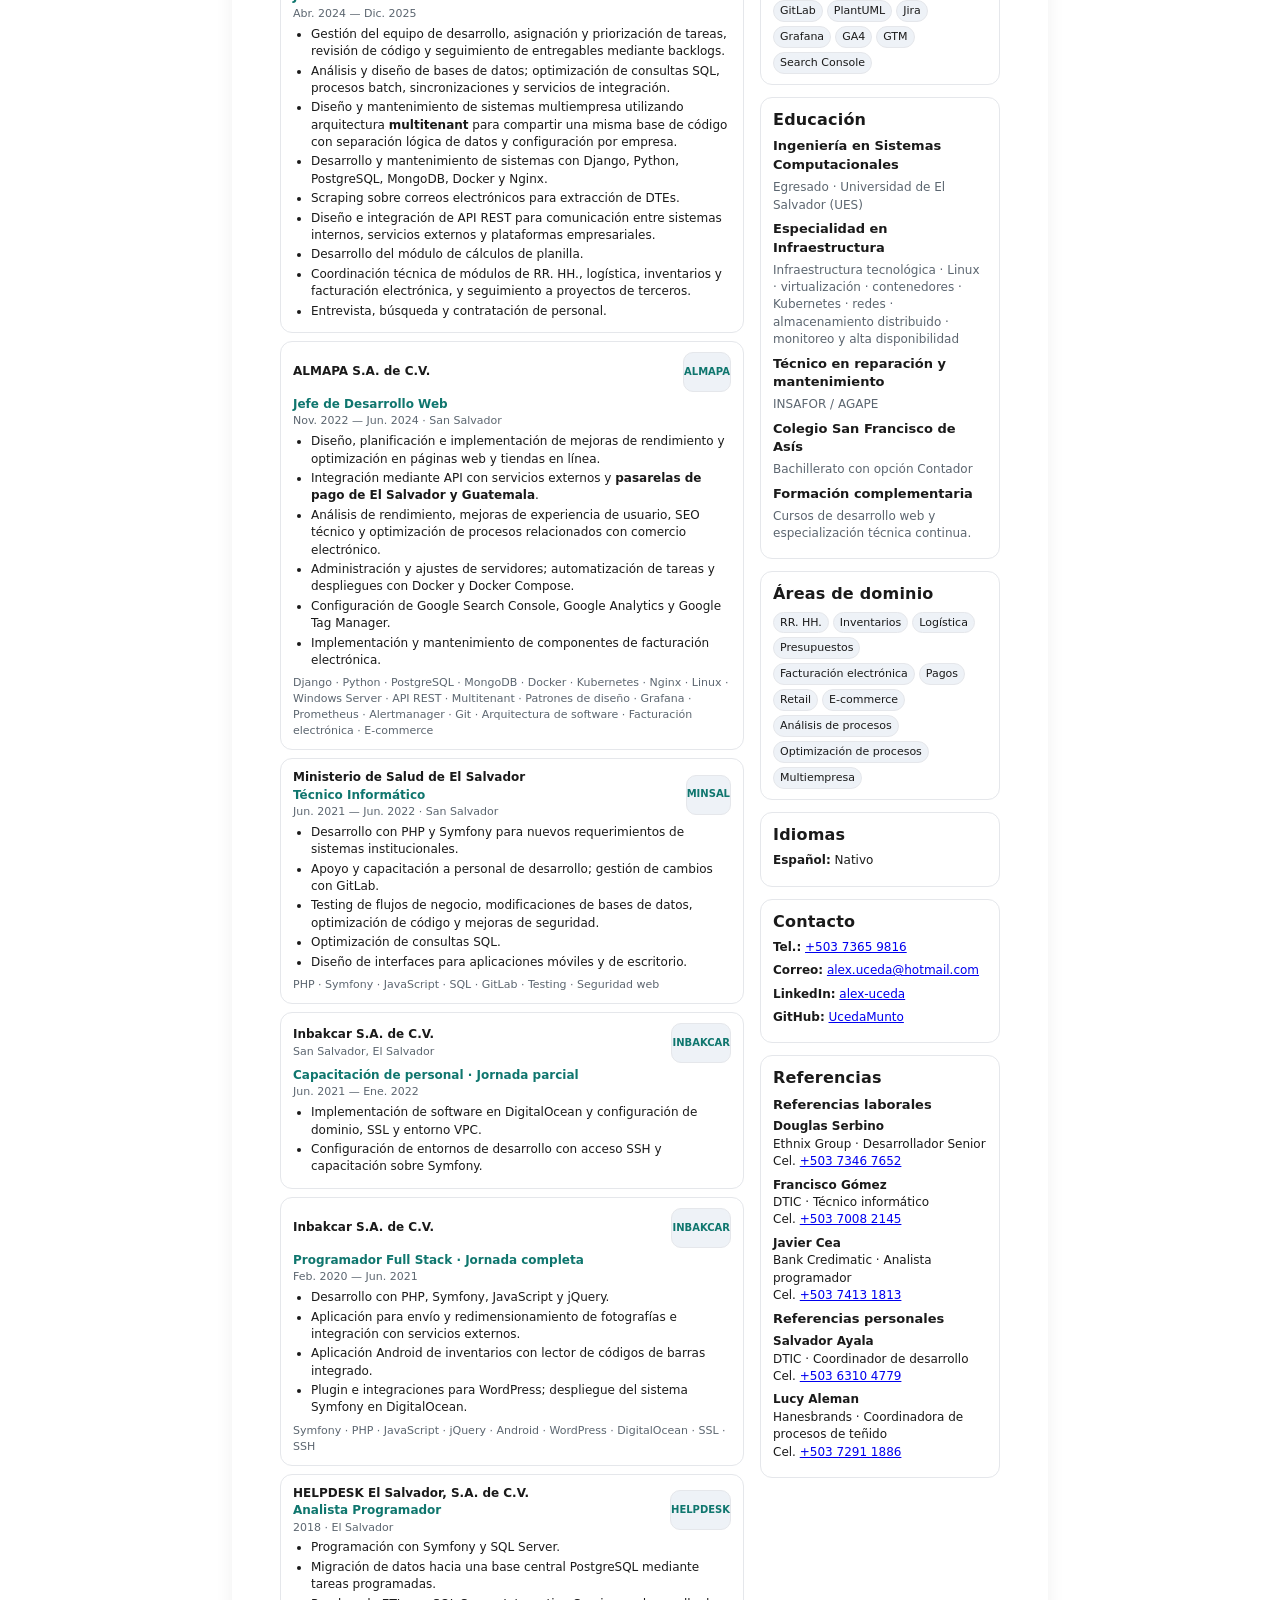
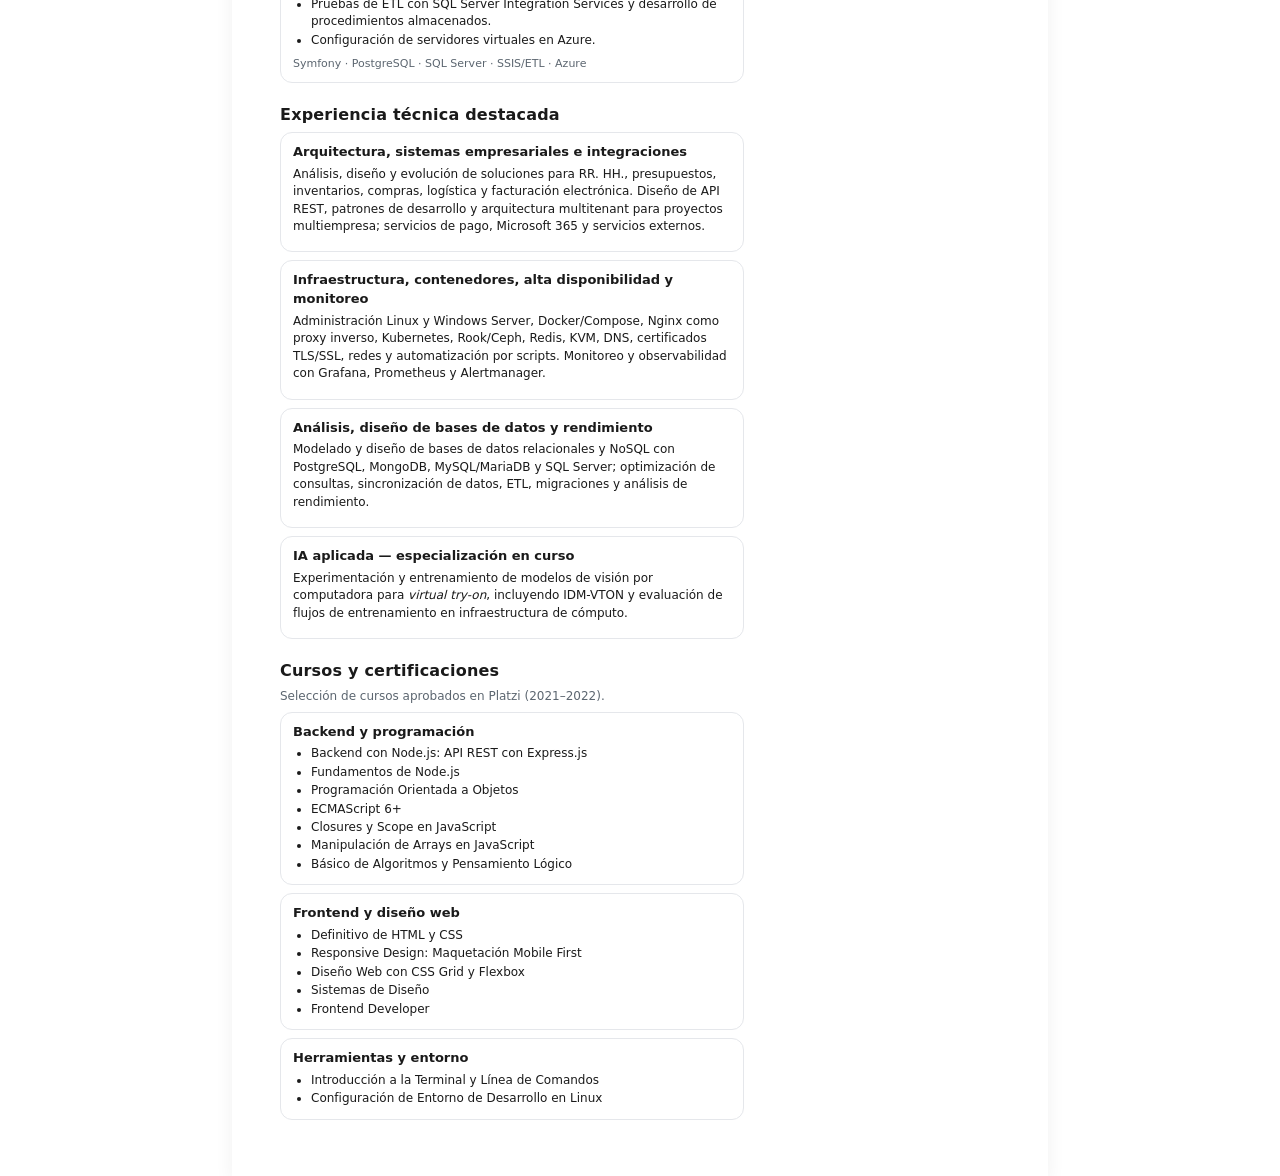
==== commit bb022a1a: "Enhance CV layout with photo and extra info Added a photo and additional information sections to the" ====
--- a/Curriculum/index.html
+++ b/Curriculum/index.html
@@ -41,6 +41,8 @@
     h1{font-size:var(--h1);line-height:1.1;margin:0;letter-spacing:.2px}
     .tagline{color:var(--muted);margin-top:4px;font-weight:600}
     .actions{display:flex;gap:8px}
+    .header-right{display:flex;flex-direction:column;align-items:flex-end;gap:8px}
+    .photo{width:110px;height:auto;border-radius:12px;border:1px solid var(--rule);object-fit:cover;background:#eef2f7}
     .btn{appearance:none;border:1px solid var(--rule);background:#fff;padding:6px 8px;border-radius:10px;font-size:11px;cursor:pointer}
     .btn:hover{border-color:#cbd5e1}
     main{display:flex;flex-direction:column;gap:12px}
@@ -113,7 +115,10 @@
           <a href="https://github.com/UcedaMunto" target="_blank" rel="noopener noreferrer">GitHub</a>
         </div>
       </div>
-      <div class="actions"><button class="btn" onclick="window.print()">Imprimir / Guardar en PDF</button></div>
+      <div class="header-right">
+        <img class="photo" src="foto_alex_uceda.png" alt="Foto de Alex Uceda">
+        <div class="actions"><button class="btn" onclick="window.print()">Imprimir / Guardar en PDF</button></div>
+      </div>
     </header>
 
     <main>
@@ -388,6 +393,12 @@
 
     <aside>
       <section class="box">
+        <h2>Información adicional</h2>
+        <p><strong>Licencia de conducir:</strong> Particular</p>
+        <p><strong>Disponibilidad para viajar:</strong> Sí</p>
+      </section>
+
+      <section class="box">
         <h2>Backend</h2>
         <div class="chips">
           <span class="chip">Python</span>
@@ -490,10 +501,11 @@
           <span class="chip">Power Apps</span>
           <span class="chip">SharePoint</span>
           <span class="chip">Microsoft 365</span>
-          <span class="chip">SAP / ERP</span>
+          <span class="chip">Procedimientos almacenados</span>
           <span class="chip">Webhooks</span>
           <span class="chip">Scraping</span>
-          <span class="chip">Cron</span>
+          <span class="chip">ETL</span>
+          <span class="chip">Cron(tareas programadas)</span>
         </div>
       </section>
 
@@ -502,6 +514,8 @@
         <div class="chips">
           <span class="chip">VS Code</span>
           <span class="chip">DBeaver</span>
+          <span class="chip">Cpanel</span>
+          <span class="chip">WHM</span>
           <span class="chip">Postman</span>
           <span class="chip">Linux</span>
           <span class="chip">Windows Server</span>
@@ -564,8 +578,22 @@
         <p><strong>LinkedIn:</strong> <a href="https://www.linkedin.com/in/alex-uceda" target="_blank" rel="noopener noreferrer">alex-uceda</a></p>
         <p><strong>GitHub:</strong> <a href="https://github.com/UcedaMunto" target="_blank" rel="noopener noreferrer">UcedaMunto</a></p>
       </section>
+
+      <section class="box">
+        <h2>Referencias</h2>
+
+        <h3>Referencias laborales</h3>
+        <p><strong>Douglas Serbino</strong><br>Ethnix Group · Desarrollador Senior<br>Cel. <a href="tel:+50373467652">+503 7346 7652</a></p>
+        <p><strong>Francisco Gómez</strong><br>DTIC · Técnico informático<br>Cel. <a href="tel:+50370082145">+503 7008 2145</a></p>
+        <p><strong>Javier Cea</strong><br>Bank Credimatic · Analista programador<br>Cel. <a href="tel:+50374131813">+503 7413 1813</a></p>
+
+        <h3>Referencias personales</h3>
+        <p><strong>Salvador Ayala</strong><br>DTIC · Coordinador de desarrollo<br>Cel. <a href="tel:+50363104779">+503 6310 4779</a></p>
+        <p><strong>Lucy Aleman</strong><br>Hanesbrands · Coordinadora de procesos de teñido<br>Cel. <a href="tel:+50372911886">+503 7291 1886</a></p>
+      </section>
     </aside>
 
   </section>
 </body>
 </html>
+
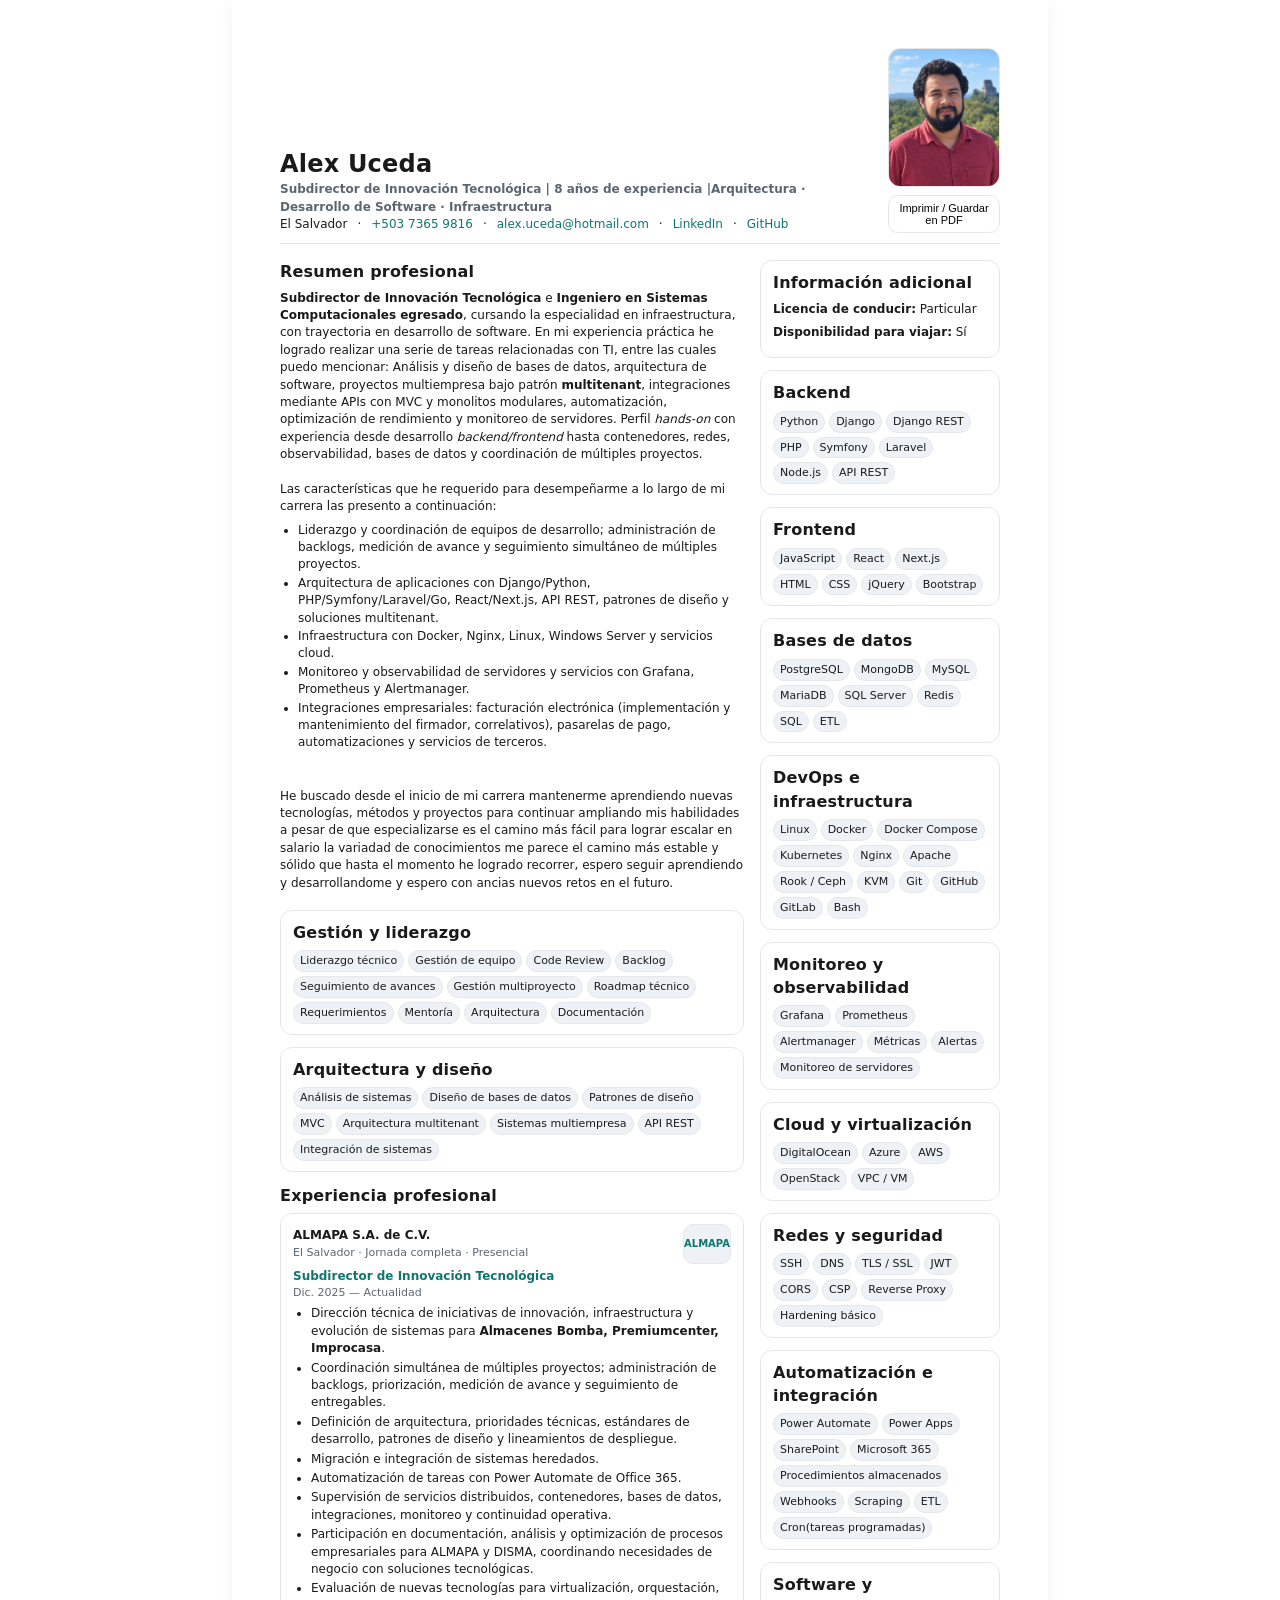
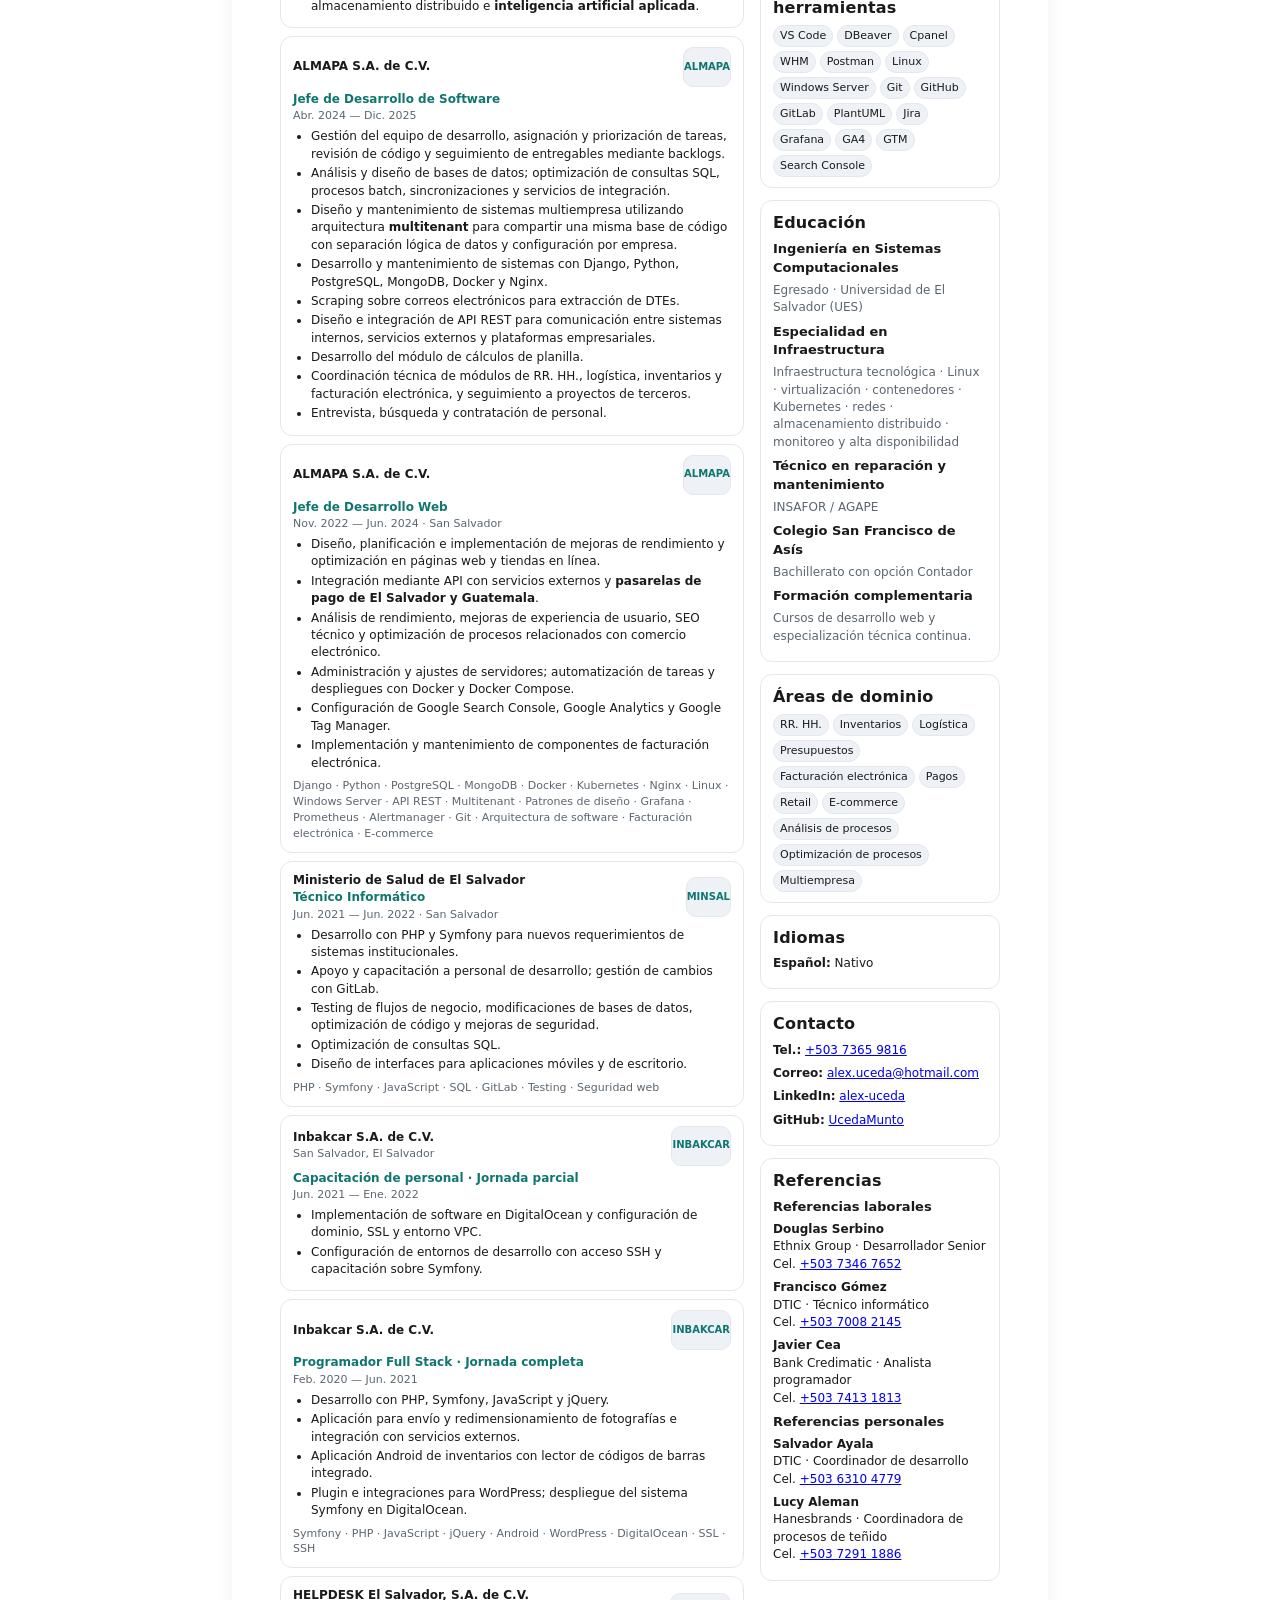
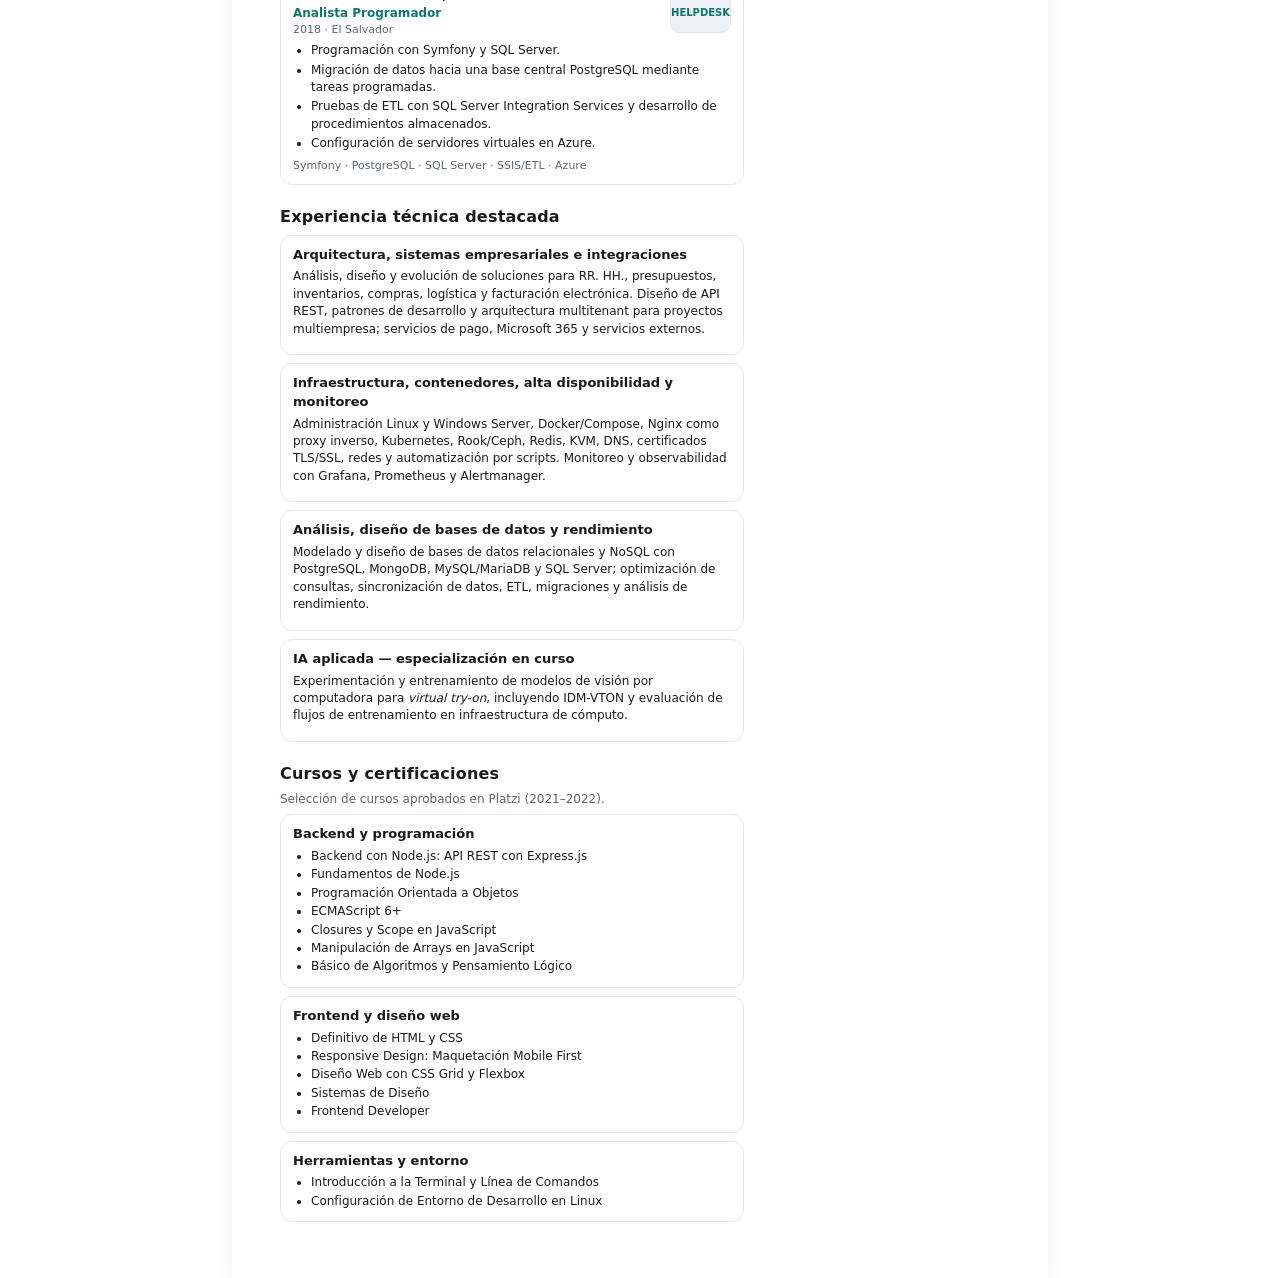
==== commit 1acc7655: "Update profile image URL in index.html" ====
--- a/Curriculum/index.html
+++ b/Curriculum/index.html
@@ -116,7 +116,7 @@
         </div>
       </div>
       <div class="header-right">
-        <img class="photo" src="foto_alex_uceda.png" alt="Foto de Alex Uceda">
+        <img class="photo" src="https://ucedamunto.github.io/patrones_disenio_python/Curriculum/a3ff9043-af17-4d6a-b3f9-b8d03e14f661.png" alt="Foto de Alex Uceda">
         <div class="actions"><button class="btn" onclick="window.print()">Imprimir / Guardar en PDF</button></div>
       </div>
     </header>
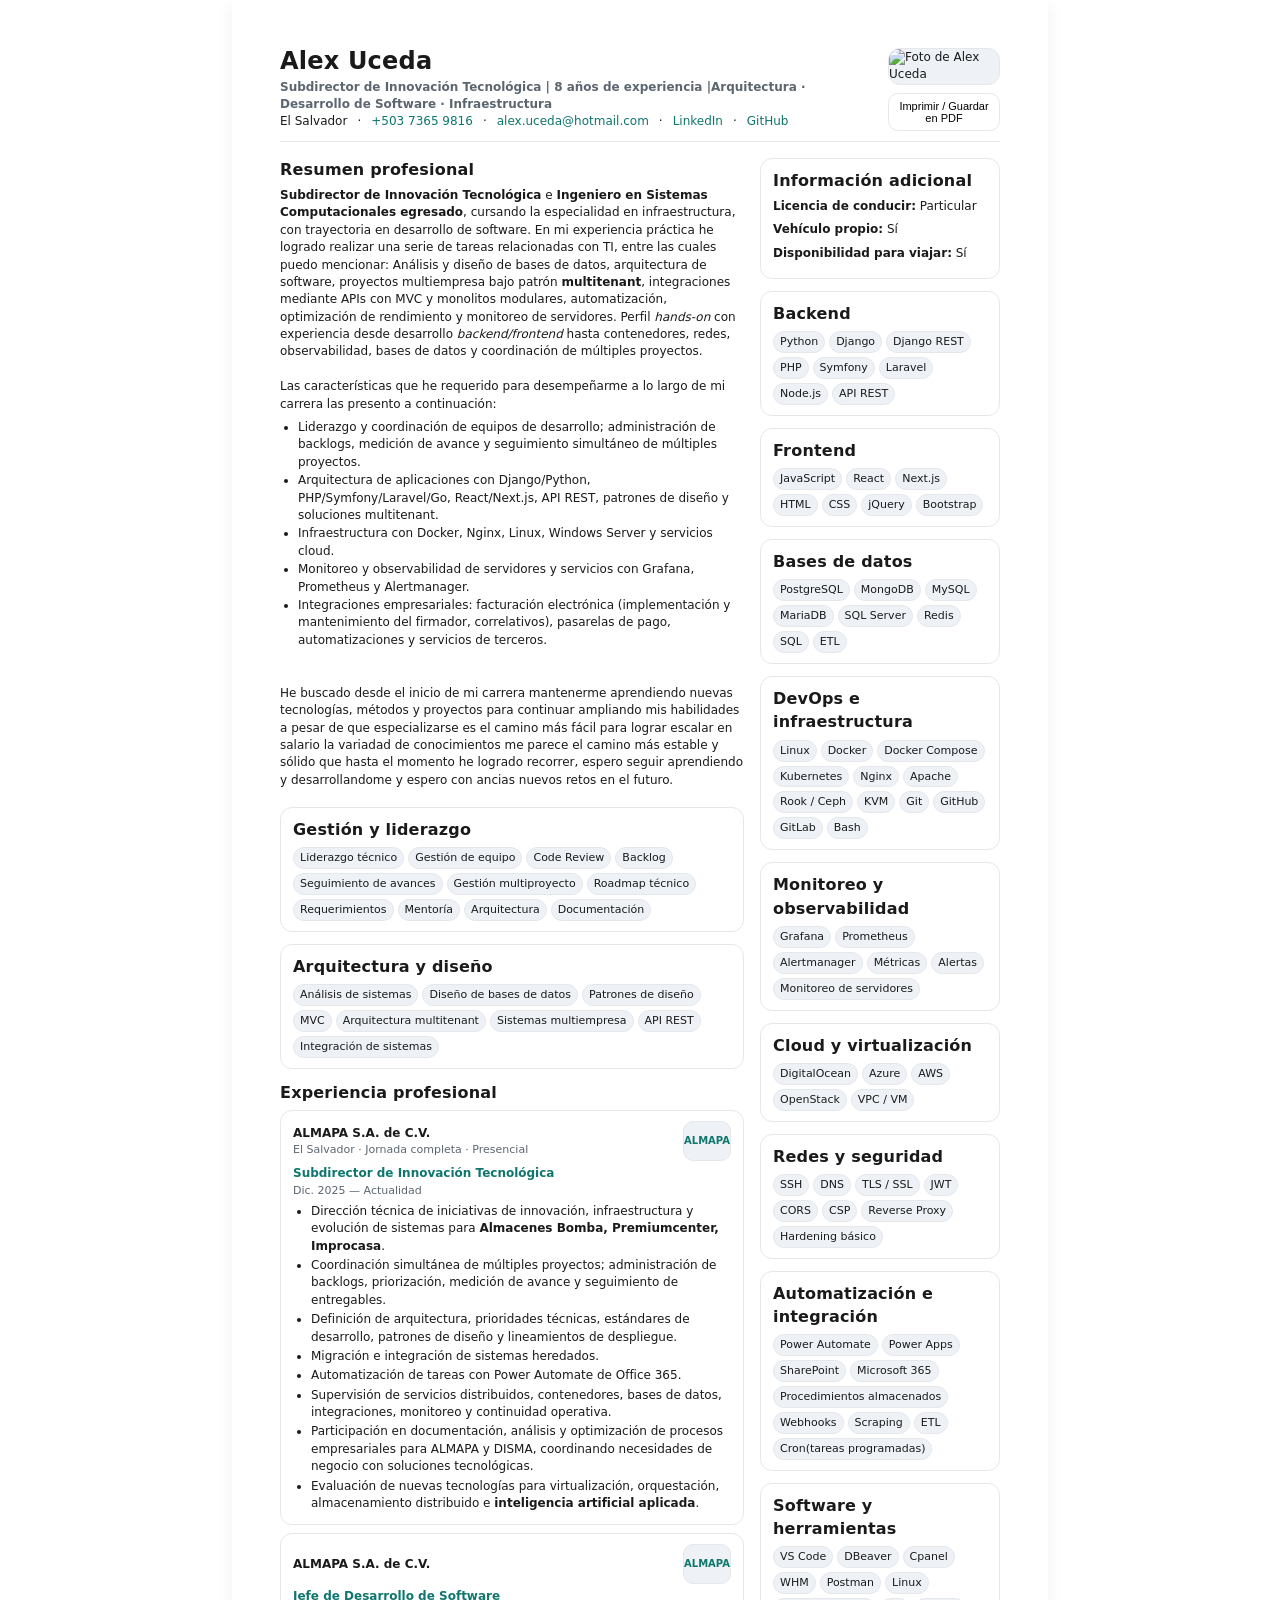
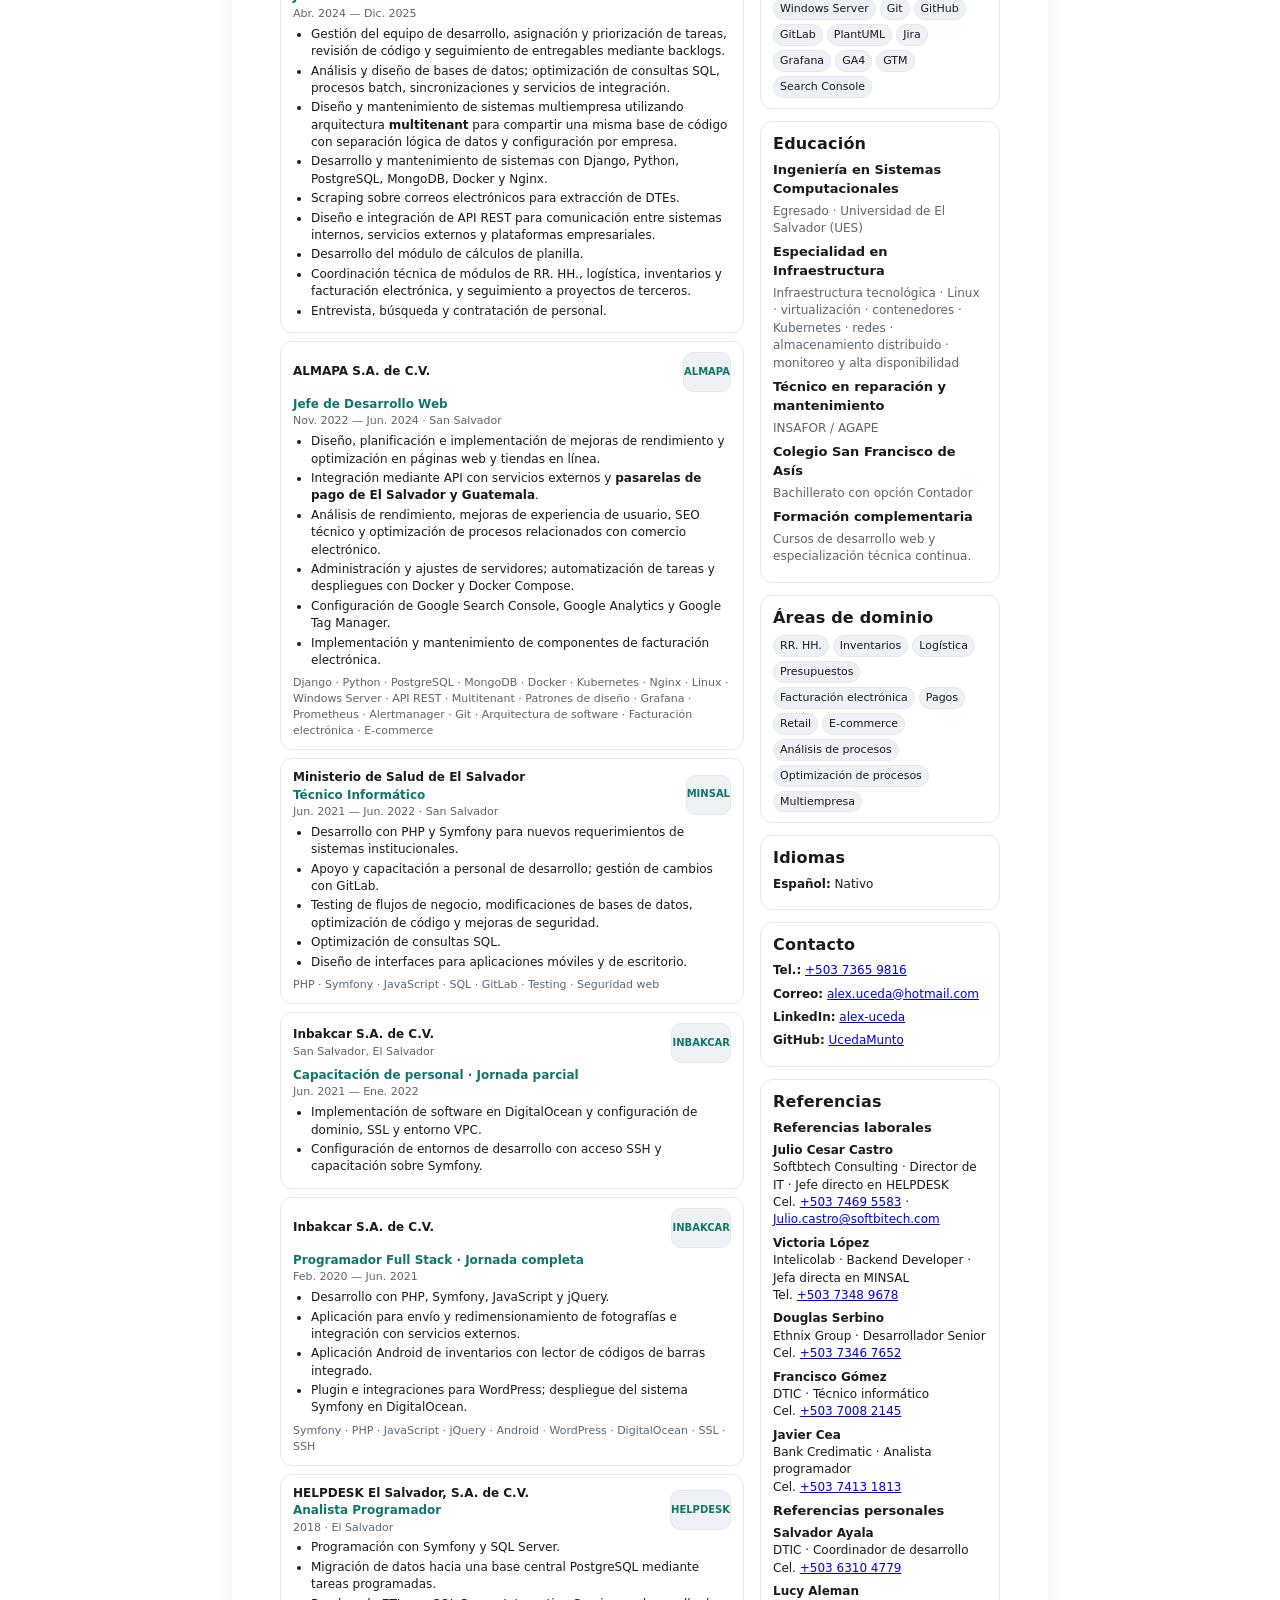
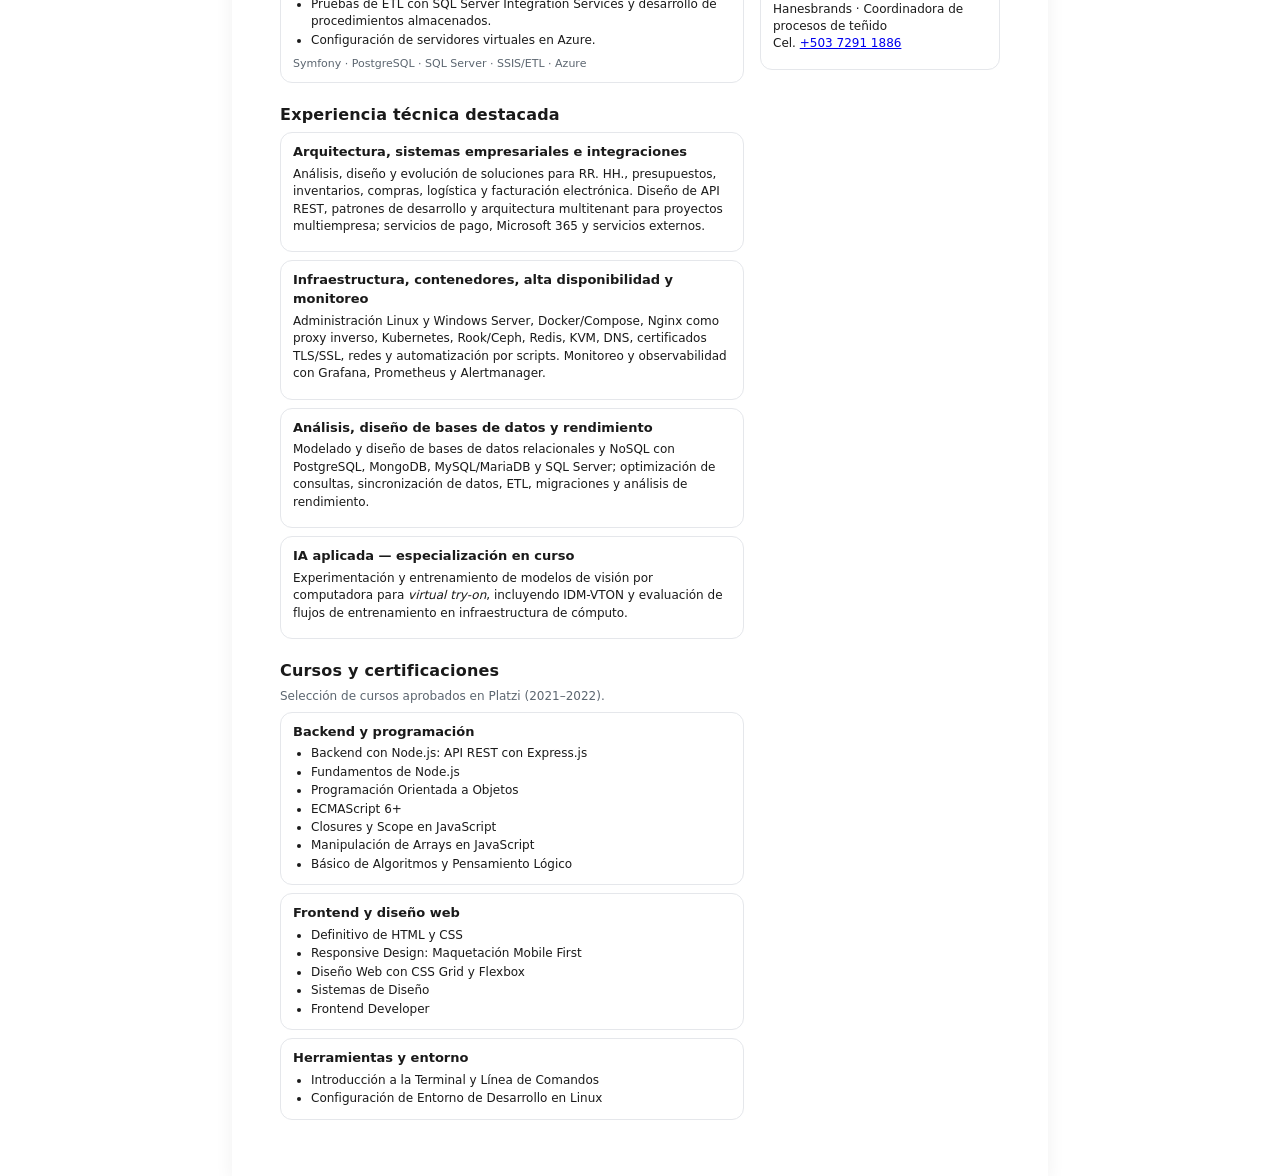
==== commit 18e26a24: "Add meta tags for SEO and social media sharing metadata" ====
--- a/Curriculum/index.html
+++ b/Curriculum/index.html
@@ -10,15 +10,44 @@
   <meta name="author" content="Alex Uceda">
   <meta name="robots" content="index, follow, max-snippet:-1, max-image-preview:large, max-video-preview:-1">
   <meta name="theme-color" content="#0f766e">
-
+  <meta name="googlebot" content="index, follow, max-snippet:-1, max-image-preview:large, max-video-preview:-1">
+  <meta name="bingbot" content="index, follow, max-snippet:-1, max-image-preview:large">
+  <meta name="language" content="Spanish">
+  <meta name="rating" content="general">
+  <meta name="geo.region" content="SV">
+  <meta name="geo.placename" content="San Salvador, El Salvador">
+  <meta name="geo.position" content="13.6929;-89.2182">
+  <meta name="ICBM" content="13.6929, -89.2182">
+
+  <!-- Open Graph -->
   <meta property="og:type" content="profile">
   <meta property="og:url" content="https://ucedamunto.github.io/patrones_disenio_python/Curriculum/index.html">
+  <meta property="og:site_name" content="Alex Uceda · Currículum Vitae">
   <meta property="og:title" content="Alex Uceda - Currículum Vitae | Subdirector de Innovación Tecnológica">
   <meta property="og:description" content="Perfil de liderazgo técnico con experiencia en desarrollo de software, arquitectura, infraestructura, DevOps, integraciones y automatización.">
+  <meta property="og:locale" content="es_SV">
+  <meta property="og:locale:alternate" content="es_ES">
+  <meta property="og:image" content="https://ucedamunto.github.io/patrones_disenio_python/Curriculum/foto_alex_uceda.png">
+  <meta property="og:image:secure_url" content="https://ucedamunto.github.io/patrones_disenio_python/Curriculum/foto_alex_uceda.png">
+  <meta property="og:image:type" content="image/png">
+  <meta property="og:image:width" content="440">
+  <meta property="og:image:height" content="550">
+  <meta property="og:image:alt" content="Foto de perfil de Alex Uceda">
   <meta property="profile:first_name" content="Alex">
   <meta property="profile:last_name" content="Uceda">
+  <meta property="profile:username" content="UcedaMunto">
+
+  <!-- Twitter Card -->
+  <meta name="twitter:card" content="summary_large_image">
+  <meta name="twitter:title" content="Alex Uceda - Currículum Vitae | Subdirector de Innovación Tecnológica">
+  <meta name="twitter:description" content="Perfil de liderazgo técnico: desarrollo de software, arquitectura, infraestructura, DevOps e integraciones.">
+  <meta name="twitter:image" content="https://ucedamunto.github.io/patrones_disenio_python/Curriculum/foto_alex_uceda.png">
+  <meta name="twitter:image:alt" content="Foto de perfil de Alex Uceda">
 
   <link rel="canonical" href="https://ucedamunto.github.io/patrones_disenio_python/Curriculum/index.html">
+  <link rel="alternate" hreflang="es" href="https://ucedamunto.github.io/patrones_disenio_python/Curriculum/index.html">
+  <link rel="alternate" hreflang="x-default" href="https://ucedamunto.github.io/patrones_disenio_python/Curriculum/index.html">
+  <link rel="icon" type="image/svg+xml" href="data:image/svg+xml,%3Csvg xmlns='http://www.w3.org/2000/svg' viewBox='0 0 64 64'%3E%3Crect width='64' height='64' rx='14' fill='%230f766e'/%3E%3Ctext x='50%25' y='55%25' dominant-baseline='middle' text-anchor='middle' font-family='system-ui,sans-serif' font-size='24' font-weight='700' fill='%23ffffff'%3EAU%3C/text%3E%3C/svg%3E">
   <title>Alex Uceda - Currículum Vitae | Subdirector de Innovación Tecnológica</title>
 
   <style>
@@ -85,18 +114,69 @@
 
   <script type="application/ld+json">
   {
-    "@context":"https://schema.org",
-    "@type":"Person",
-    "name":"Alex Uceda",
-    "title":"Subdirector de Innovación Tecnológica",
-    "url":"https://ucedamunto.github.io/patrones_disenio_python/Curriculum/index.html",
-    "email":"alex.uceda@hotmail.com",
-    "telephone":"+50373659816",
-    "sameAs":["https://github.com/UcedaMunto","https://www.linkedin.com/in/alex-uceda"],
-    "jobTitle":"Subdirector de Innovación Tecnológica",
-    "address":{"@type":"PostalAddress","addressCountry":"SV","addressLocality":"El Salvador"},
-    "worksFor":{"@type":"Organization","name":"ALMAPA S.A. de C.V."},
-    "knowsAbout":["Django","Python","Symfony","PHP","Laravel","React","Next.js","PostgreSQL","MongoDB","Docker","Kubernetes","Linux","Windows Server","Nginx","Ceph","KVM","REST APIs","Multitenant Architecture","Software Architecture","Design Patterns","Database Design","DevOps","Grafana","Prometheus","Alertmanager","Git","SQL"]
+    "@context": "https://schema.org",
+    "@graph": [
+      {
+        "@type": "ProfilePage",
+        "@id": "https://ucedamunto.github.io/patrones_disenio_python/Curriculum/index.html#webpage",
+        "url": "https://ucedamunto.github.io/patrones_disenio_python/Curriculum/index.html",
+        "name": "Alex Uceda - Currículum Vitae | Subdirector de Innovación Tecnológica",
+        "description": "Currículum Vitae de Alex Uceda, Subdirector de Innovación Tecnológica e Ingeniero en Sistemas Computacionales con experiencia en desarrollo de software, arquitectura, infraestructura, DevOps e integraciones.",
+        "inLanguage": "es",
+        "dateModified": "2026-09-12",
+        "mainEntity": {
+          "@id": "https://ucedamunto.github.io/patrones_disenio_python/Curriculum/index.html#person"
+        }
+      },
+      {
+        "@type": "Person",
+        "@id": "https://ucedamunto.github.io/patrones_disenio_python/Curriculum/index.html#person",
+        "name": "Alex Uceda",
+        "givenName": "Alex",
+        "familyName": "Uceda",
+        "description": "Subdirector de Innovación Tecnológica e Ingeniero en Sistemas Computacionales egresado con especialidad en infraestructura. Experiencia en desarrollo de software, arquitectura, proyectos multitenant, DevOps, observabilidad y bases de datos.",
+        "url": "https://ucedamunto.github.io/patrones_disenio_python/Curriculum/index.html",
+        "image": "https://ucedamunto.github.io/patrones_disenio_python/Curriculum/foto_alex_uceda.png",
+        "jobTitle": "Subdirector de Innovación Tecnológica",
+        "email": "mailto:alex.uceda@hotmail.com",
+        "telephone": "+50373659816",
+        "nationality": {
+          "@type": "Country",
+          "name": "El Salvador"
+        },
+        "address": {
+          "@type": "PostalAddress",
+          "addressCountry": "SV",
+          "addressLocality": "San Salvador",
+          "addressRegion": "San Salvador"
+        },
+        "worksFor": {
+          "@type": "Organization",
+          "name": "ALMAPA S.A. de C.V.",
+          "address": {
+            "@type": "PostalAddress",
+            "addressCountry": "SV",
+            "addressLocality": "El Salvador"
+          }
+        },
+        "alumniOf": {
+          "@type": "CollegeOrUniversity",
+          "name": "Universidad de El Salvador (UES)"
+        },
+        "knowsLanguage": "es",
+        "sameAs": [
+          "https://github.com/UcedaMunto",
+          "https://www.linkedin.com/in/alex-uceda"
+        ],
+        "knowsAbout": [
+          "Django", "Python", "Symfony", "PHP", "Laravel", "React", "Next.js",
+          "PostgreSQL", "MongoDB", "Docker", "Kubernetes", "Linux", "Windows Server",
+          "Nginx", "Ceph", "KVM", "REST APIs", "Multitenant Architecture",
+          "Software Architecture", "Design Patterns", "Database Design", "DevOps",
+          "Grafana", "Prometheus", "Alertmanager", "Git", "SQL"
+        ]
+      }
+    ]
   }
   </script>
 </head>
@@ -116,7 +196,7 @@
         </div>
       </div>
       <div class="header-right">
-        <img class="photo" src="https://ucedamunto.github.io/patrones_disenio_python/Curriculum/a3ff9043-af17-4d6a-b3f9-b8d03e14f661.png" alt="Foto de Alex Uceda">
+        <img class="photo" src="foto_alex_uceda.png" alt="Foto de Alex Uceda">
         <div class="actions"><button class="btn" onclick="window.print()">Imprimir / Guardar en PDF</button></div>
       </div>
     </header>
@@ -395,6 +475,7 @@
       <section class="box">
         <h2>Información adicional</h2>
         <p><strong>Licencia de conducir:</strong> Particular</p>
+        <p><strong>Vehículo propio:</strong> Sí</p>
         <p><strong>Disponibilidad para viajar:</strong> Sí</p>
       </section>
 
@@ -583,6 +664,8 @@
         <h2>Referencias</h2>
 
         <h3>Referencias laborales</h3>
+        <p><strong>Julio Cesar Castro</strong><br>Softbtech Consulting · Director de IT · Jefe directo en HELPDESK<br>Cel. <a href="tel:+50374695583">+503 7469 5583</a> · <a href="mailto:Julio.castro@softbitech.com">Julio.castro@softbitech.com</a></p>
+        <p><strong>Victoria López</strong><br>Intelicolab · Backend Developer · Jefa directa en MINSAL<br>Tel. <a href="tel:+50373489678">+503 7348 9678</a></p>
         <p><strong>Douglas Serbino</strong><br>Ethnix Group · Desarrollador Senior<br>Cel. <a href="tel:+50373467652">+503 7346 7652</a></p>
         <p><strong>Francisco Gómez</strong><br>DTIC · Técnico informático<br>Cel. <a href="tel:+50370082145">+503 7008 2145</a></p>
         <p><strong>Javier Cea</strong><br>Bank Credimatic · Analista programador<br>Cel. <a href="tel:+50374131813">+503 7413 1813</a></p>
@@ -596,4 +679,3 @@
   </section>
 </body>
 </html>
-
